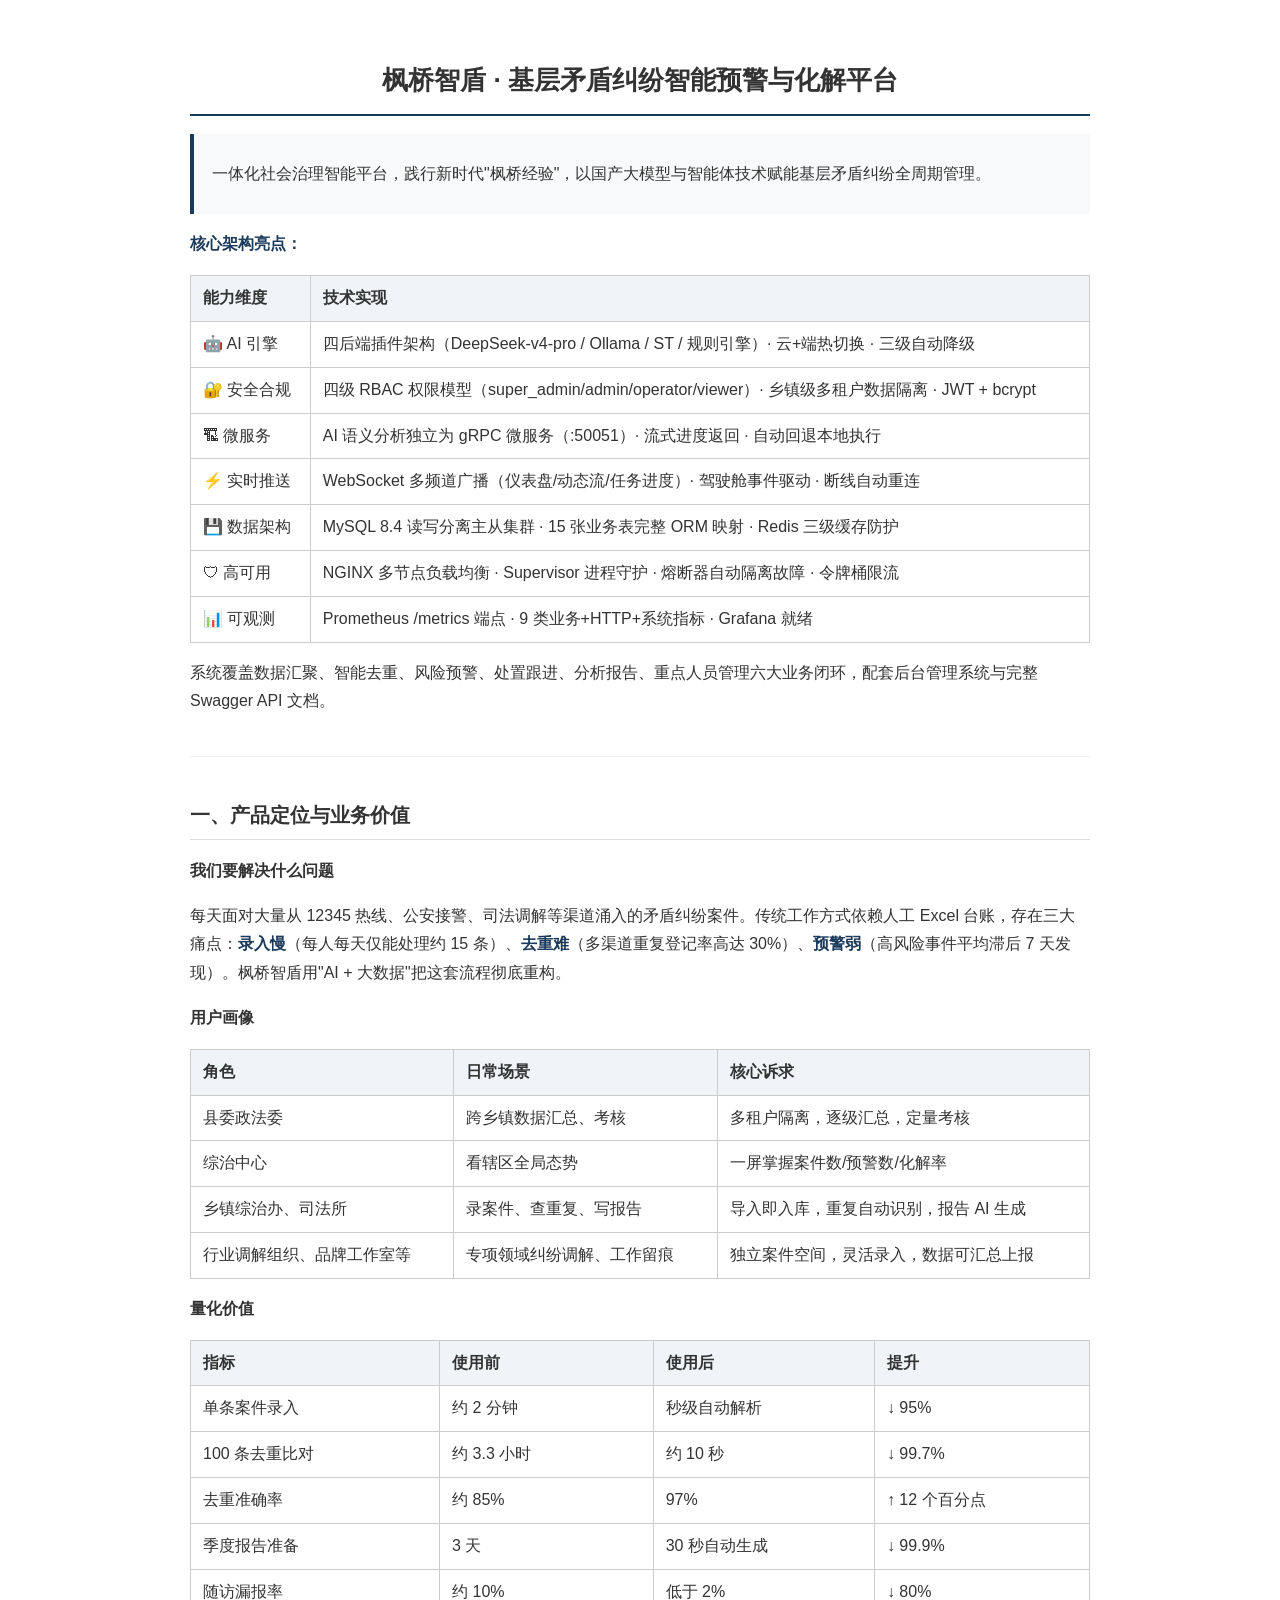
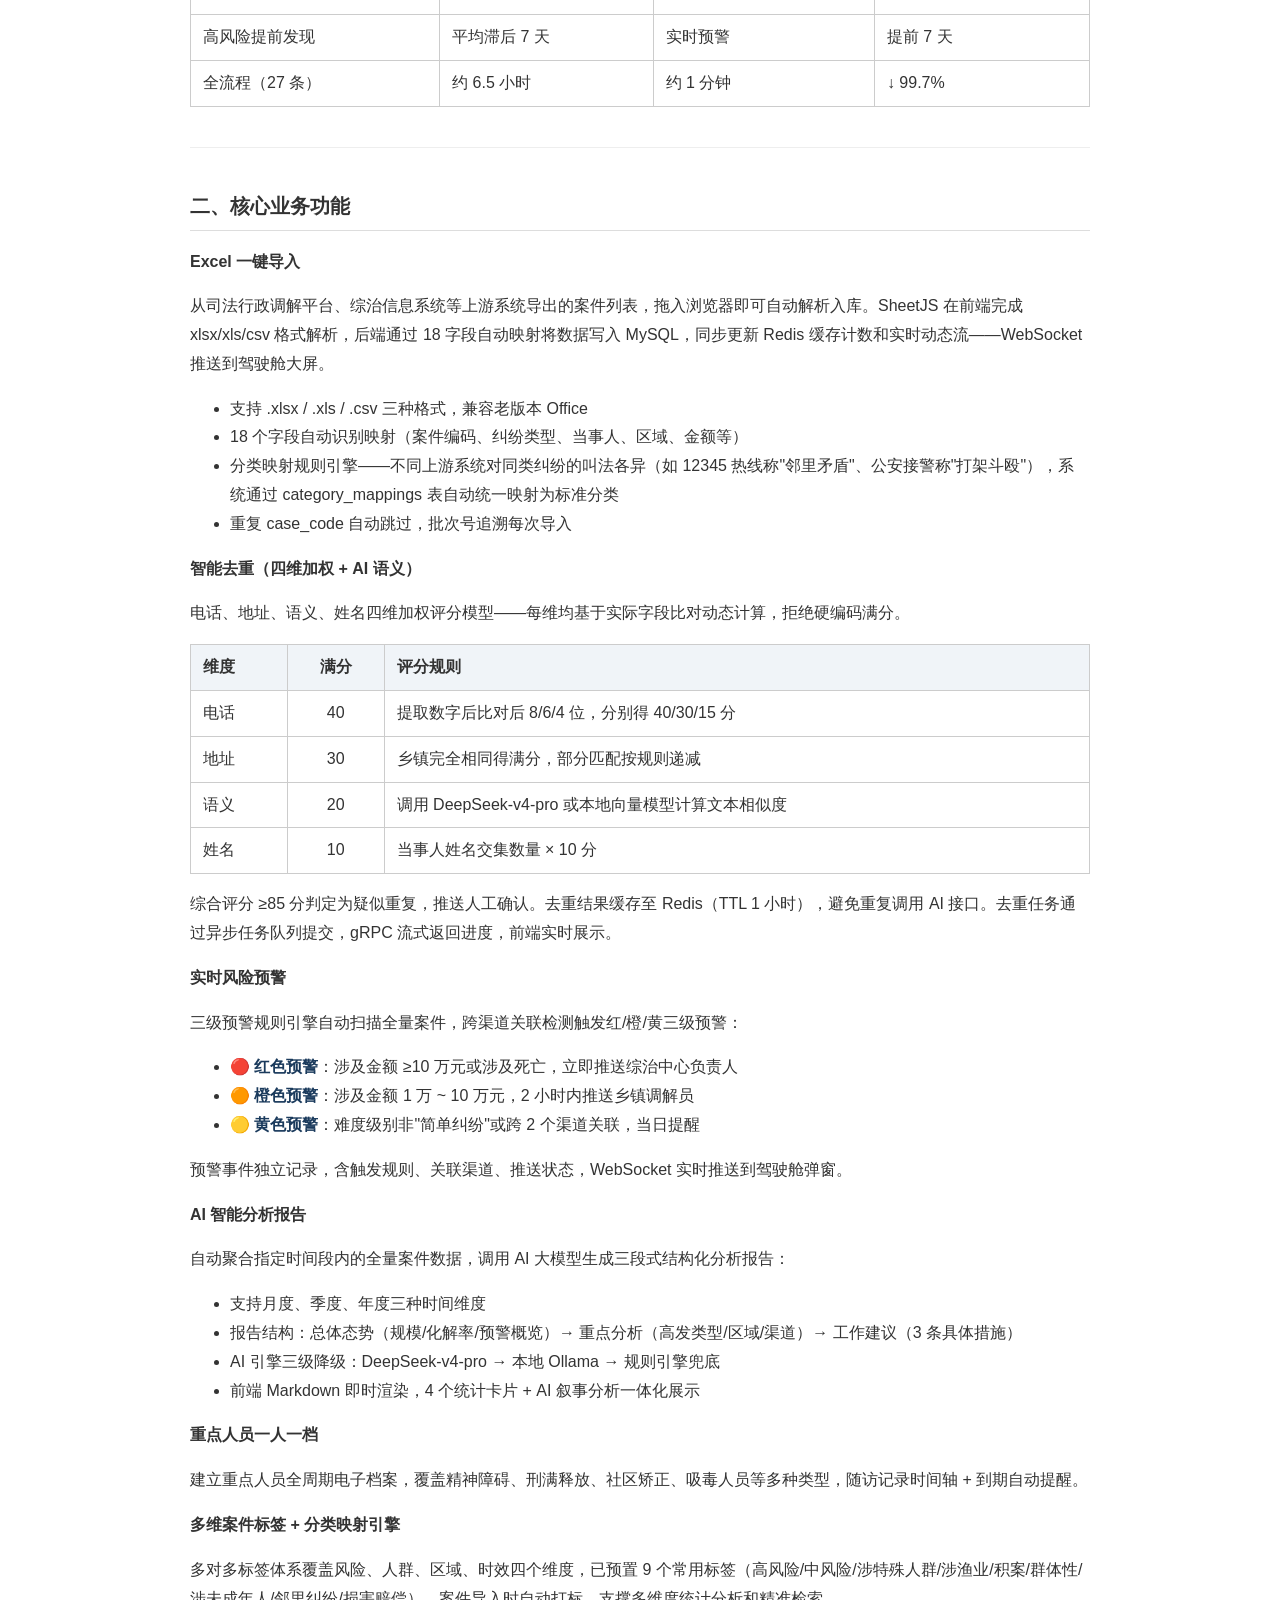
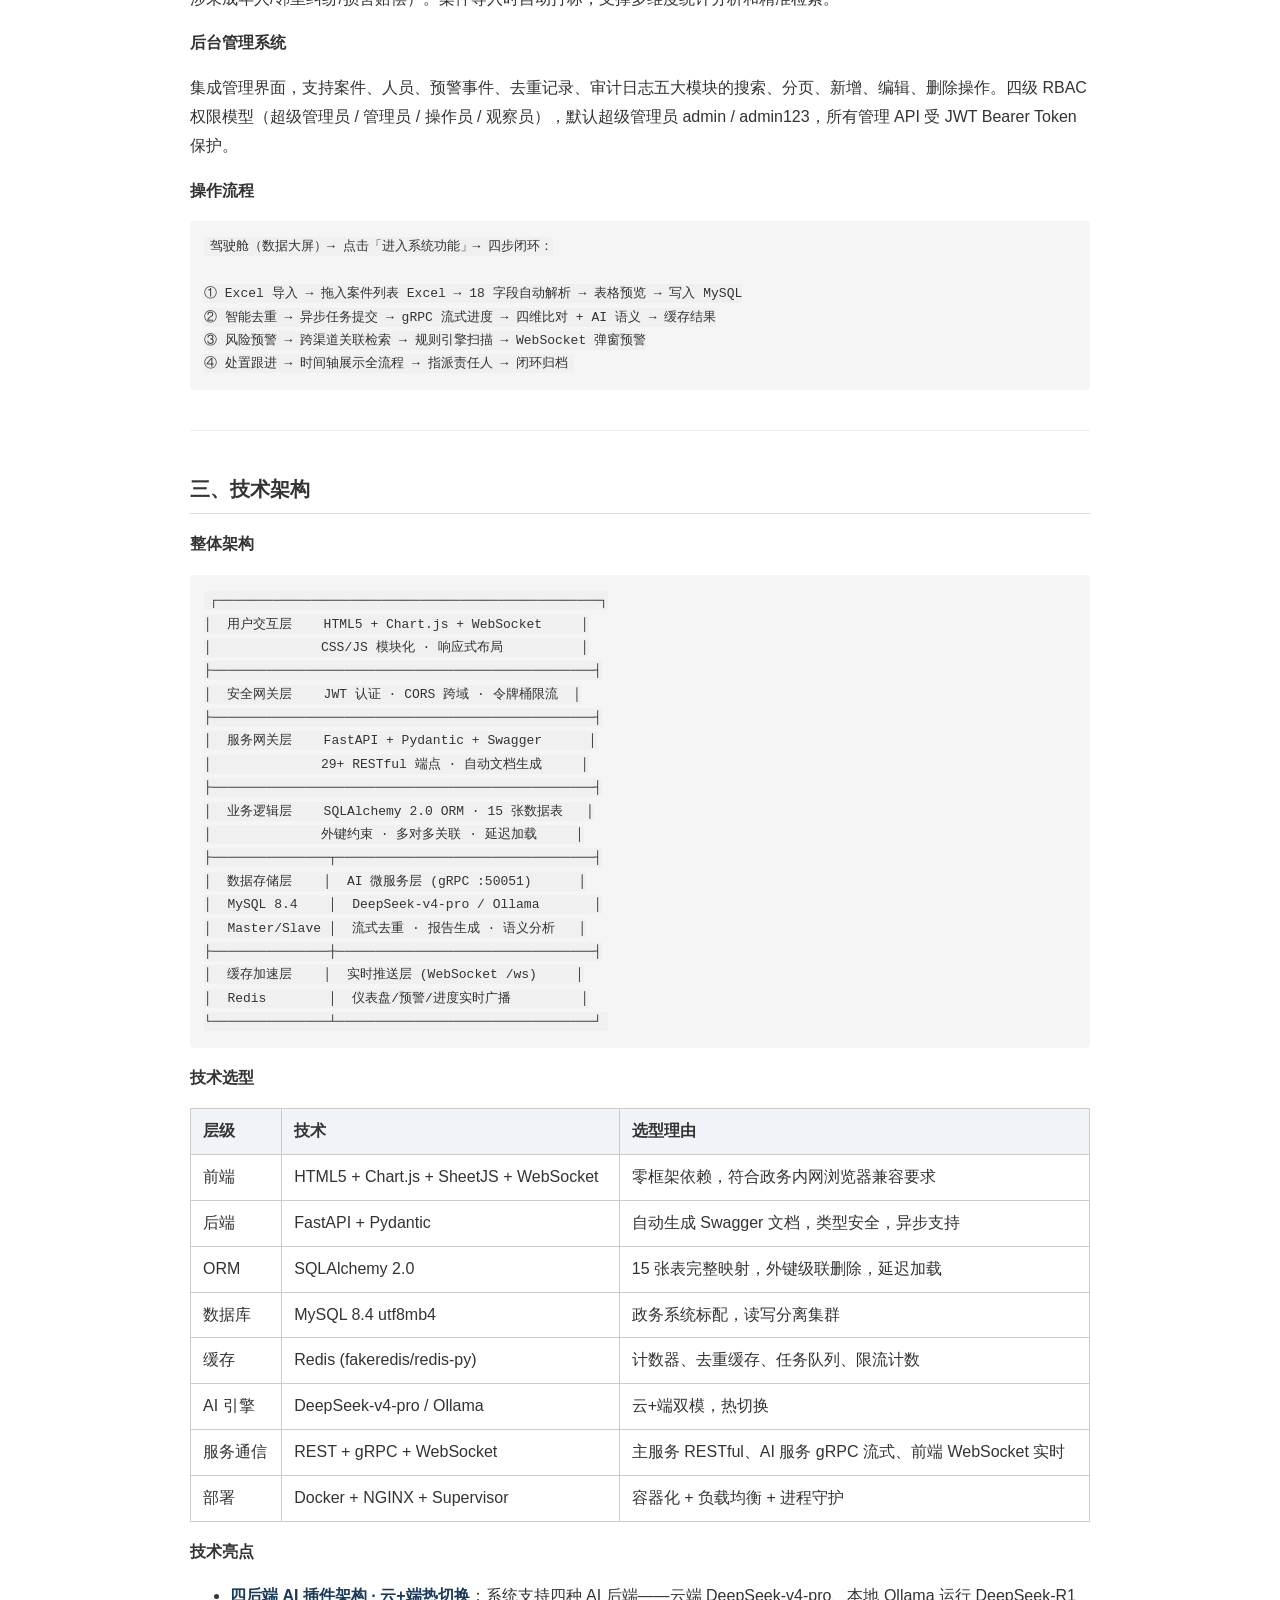
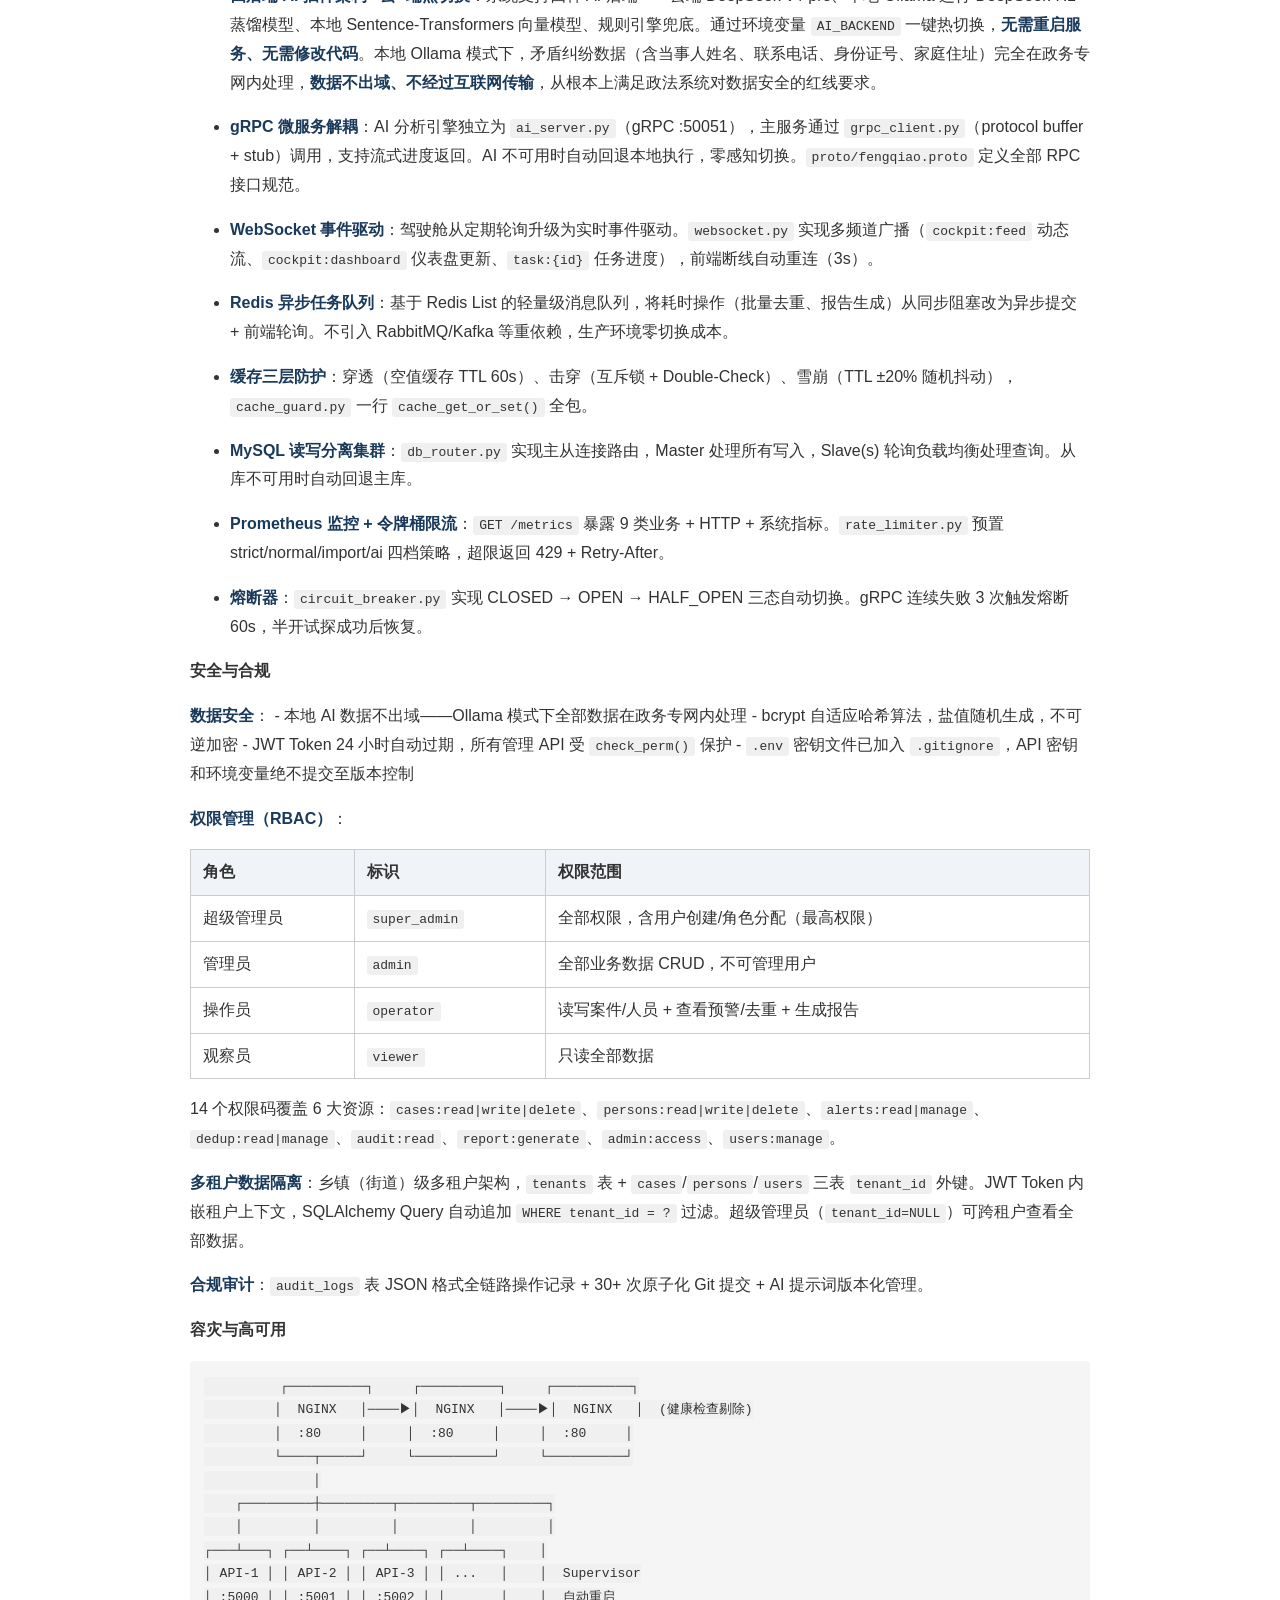
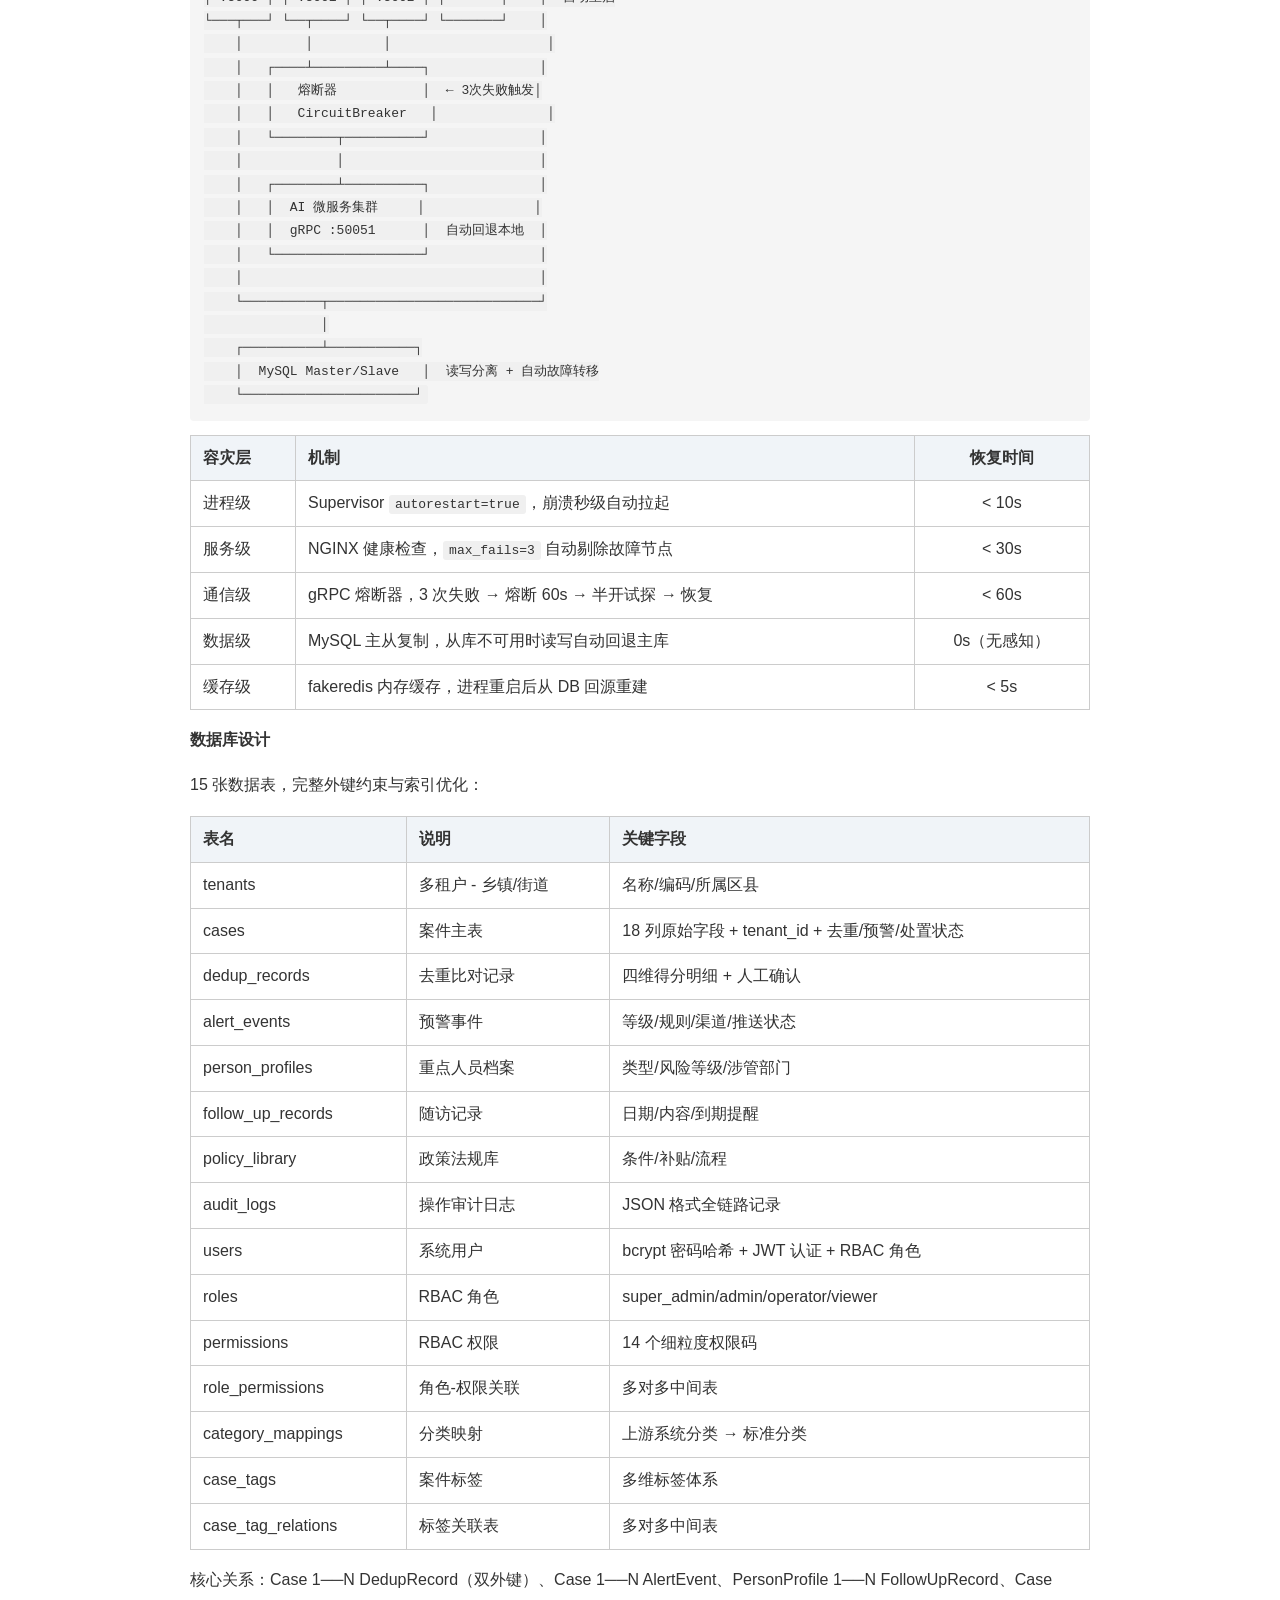
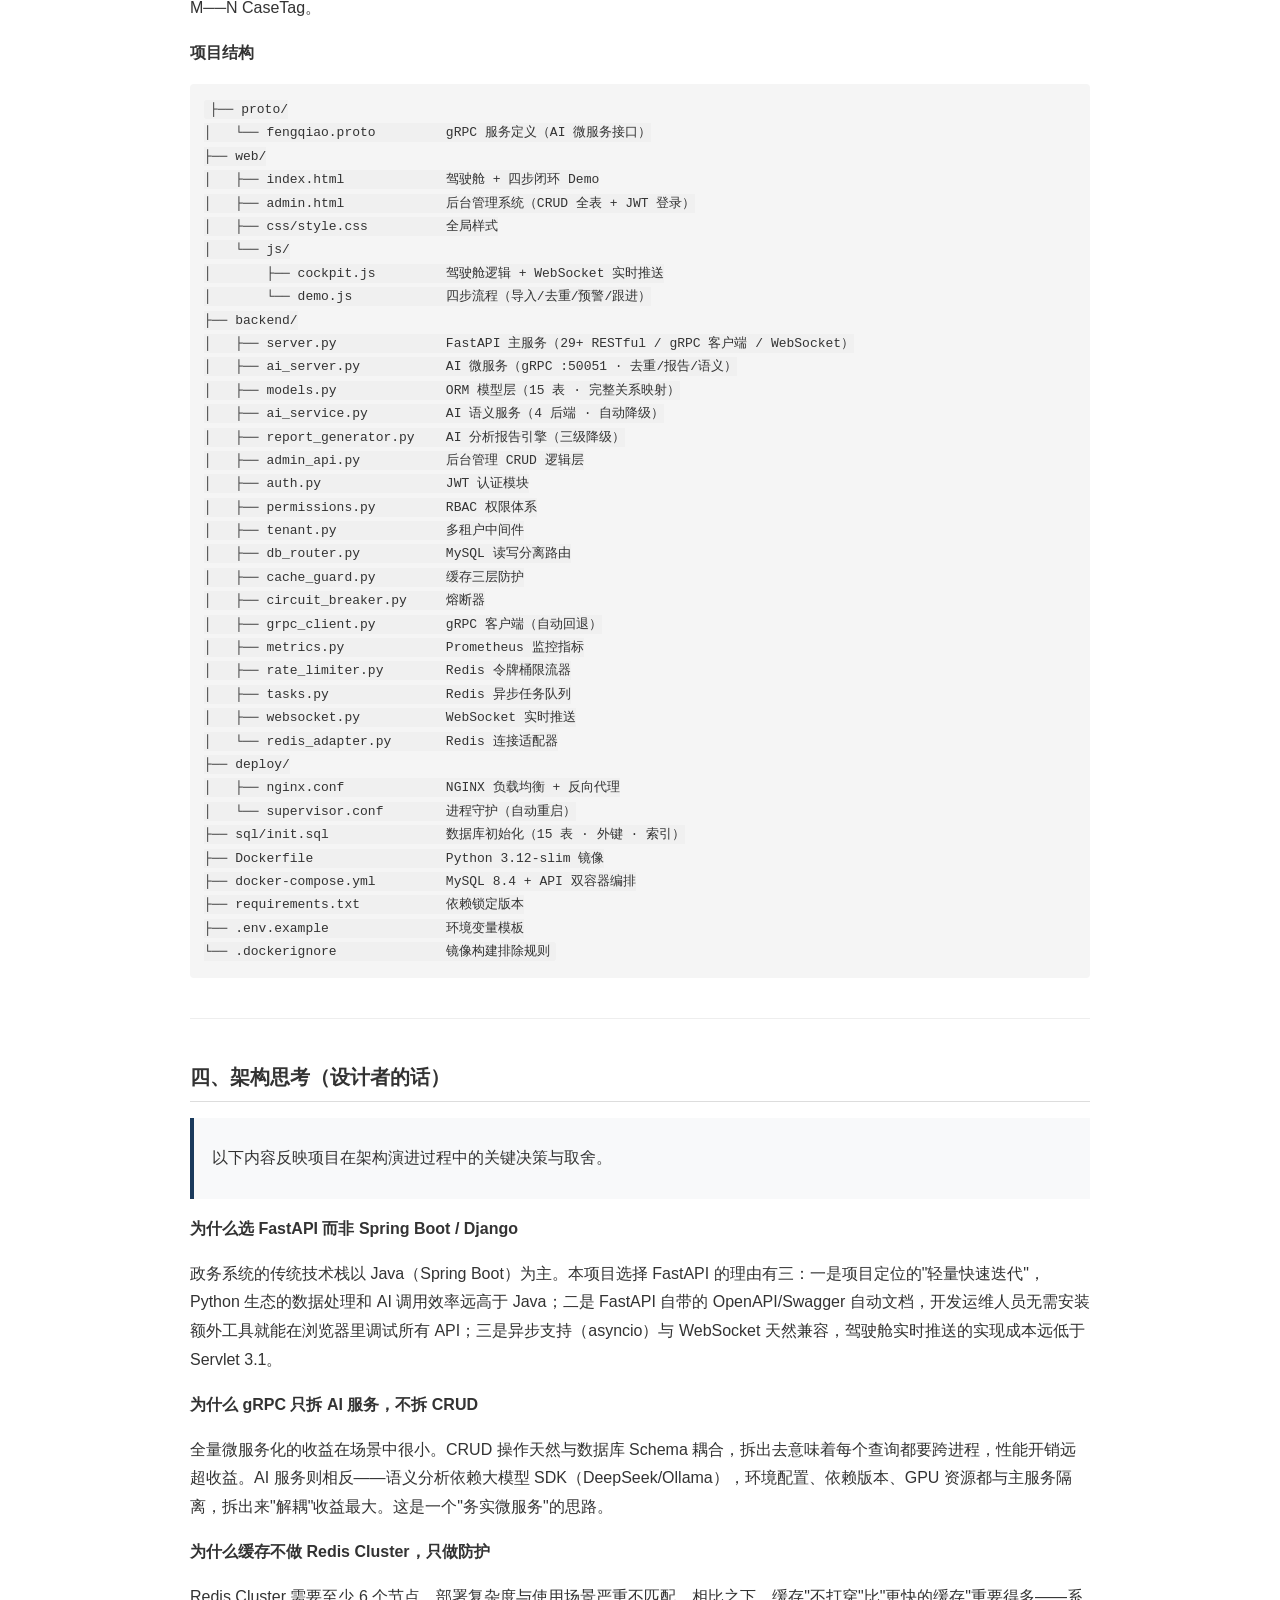
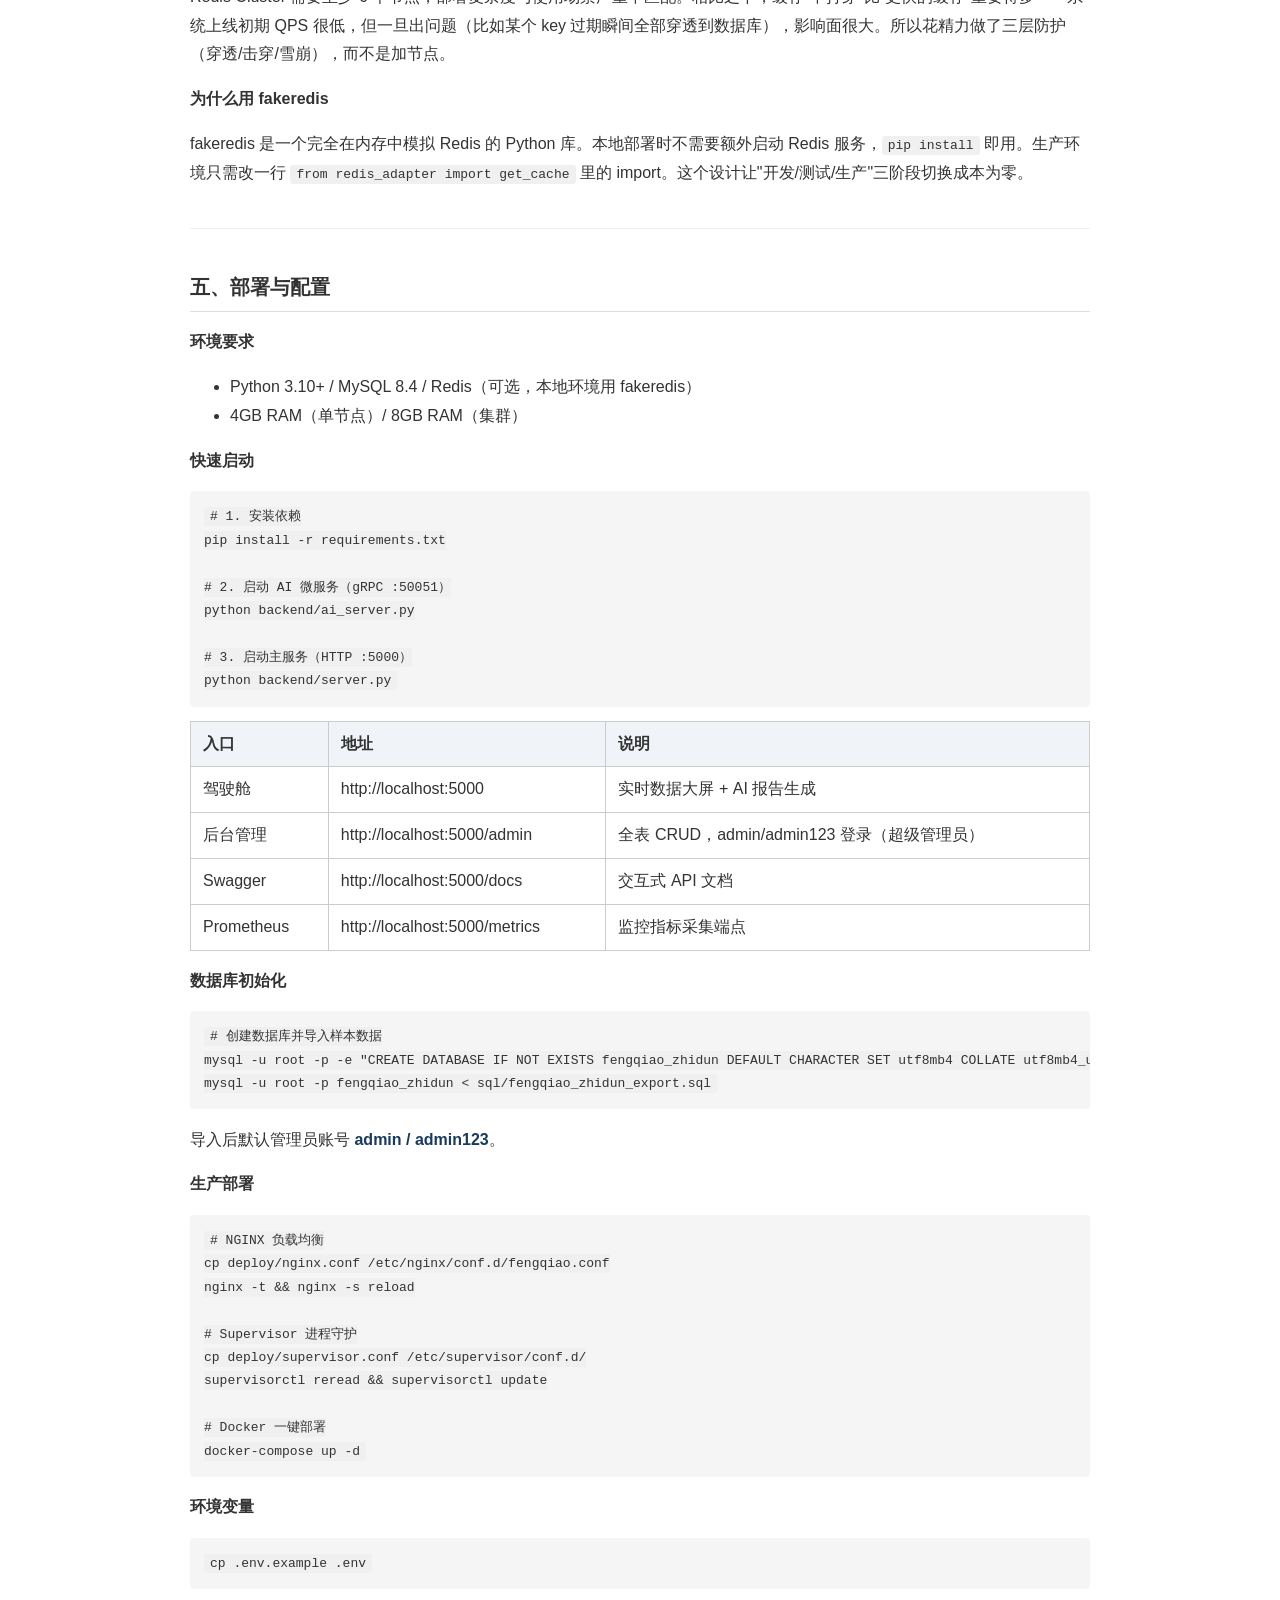
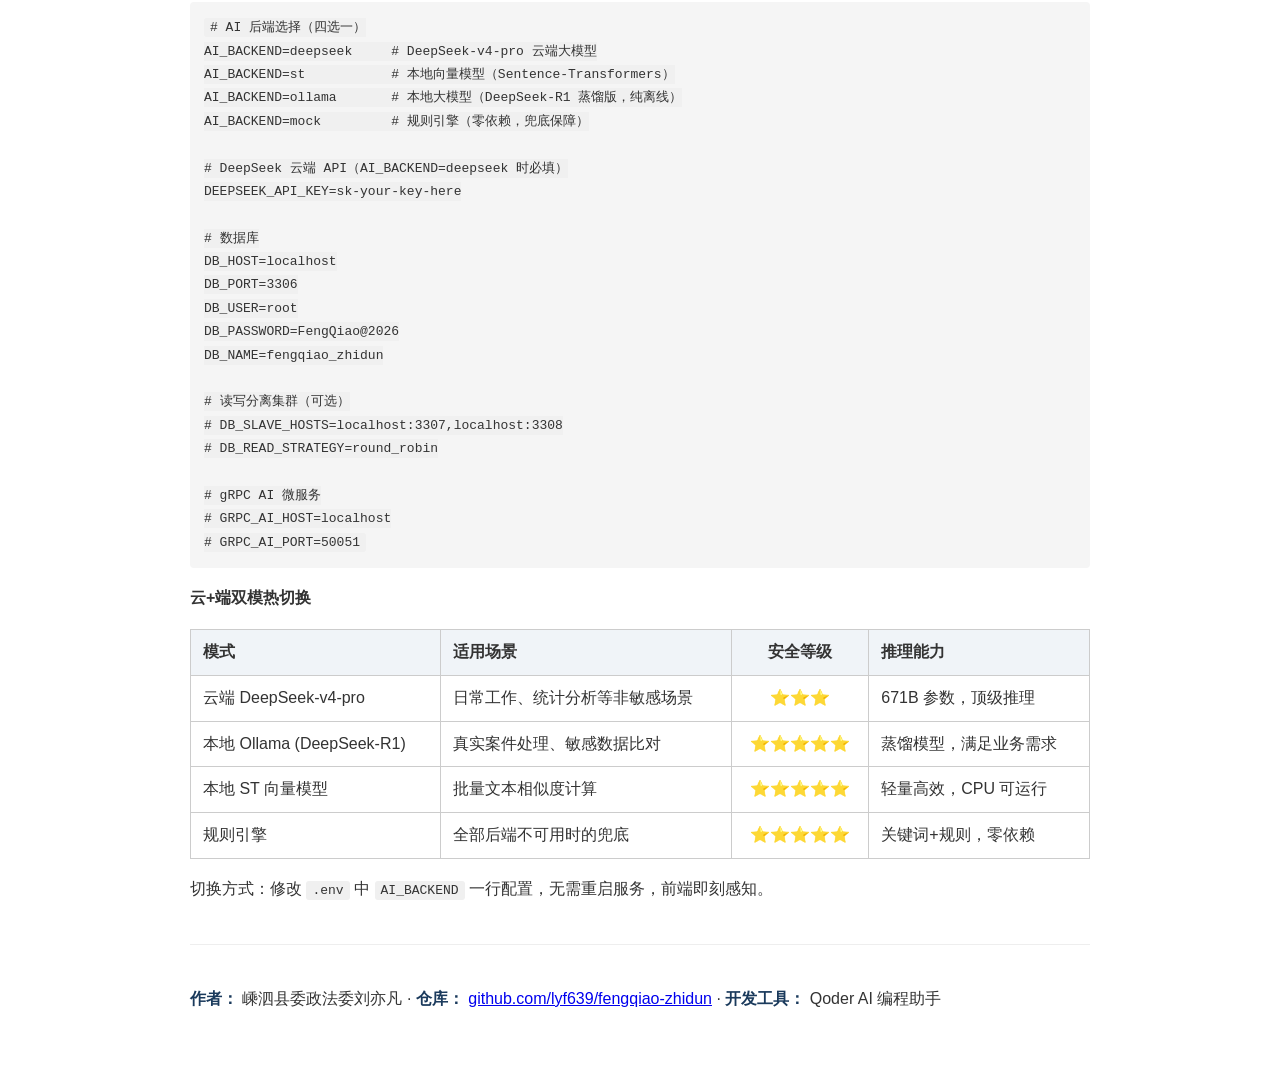
==== 项目介绍.html @ 8be47aca "[docs] Reorder user personas, add industry mediation orgs row" ====
<!DOCTYPE html><html lang="zh-CN"><head><meta charset="utf-8"><style>body{font-family:"Microsoft YaHei",sans-serif;max-width:900px;margin:0 auto;padding:40px;color:#333;line-height:1.8}h1{text-align:center;font-size:26px;border-bottom:2px solid #1a3a5c;padding-bottom:10px}h2{font-size:20px;border-bottom:1px solid #ddd;padding-bottom:6px;margin-top:36px}h3{font-size:16px}table{border-collapse:collapse;width:100%;margin:14px 0}th,td{border:1px solid #ccc;padding:8px 12px;text-align:left}th{background:#f0f4f8}pre{background:#f5f5f5;padding:14px;border-radius:4px;overflow-x:auto;font-size:13px}code{background:#f0f0f0;padding:2px 6px;border-radius:3px}blockquote{border-left:4px solid #1a3a5c;margin:14px 0;padding:10px 18px;background:#f8f9fa}hr{border:none;border-top:1px solid #eee;margin:40px 0}strong{color:#1a3a5c}</style></head><body><h1 id="_1">枫桥智盾 · 基层矛盾纠纷智能预警与化解平台</h1>
<blockquote>
<p>一体化社会治理智能平台，践行新时代"枫桥经验"，以国产大模型与智能体技术赋能基层矛盾纠纷全周期管理。</p>
</blockquote>
<p><strong>核心架构亮点：</strong></p>
<table>
<thead>
<tr>
<th>能力维度</th>
<th>技术实现</th>
</tr>
</thead>
<tbody>
<tr>
<td>🤖 AI 引擎</td>
<td>四后端插件架构（DeepSeek-v4-pro / Ollama / ST / 规则引擎）· 云+端热切换 · 三级自动降级</td>
</tr>
<tr>
<td>🔐 安全合规</td>
<td>四级 RBAC 权限模型（super_admin/admin/operator/viewer）· 乡镇级多租户数据隔离 · JWT + bcrypt</td>
</tr>
<tr>
<td>🏗 微服务</td>
<td>AI 语义分析独立为 gRPC 微服务（:50051）· 流式进度返回 · 自动回退本地执行</td>
</tr>
<tr>
<td>⚡ 实时推送</td>
<td>WebSocket 多频道广播（仪表盘/动态流/任务进度）· 驾驶舱事件驱动 · 断线自动重连</td>
</tr>
<tr>
<td>💾 数据架构</td>
<td>MySQL 8.4 读写分离主从集群 · 15 张业务表完整 ORM 映射 · Redis 三级缓存防护</td>
</tr>
<tr>
<td>🛡 高可用</td>
<td>NGINX 多节点负载均衡 · Supervisor 进程守护 · 熔断器自动隔离故障 · 令牌桶限流</td>
</tr>
<tr>
<td>📊 可观测</td>
<td>Prometheus /metrics 端点 · 9 类业务+HTTP+系统指标 · Grafana 就绪</td>
</tr>
</tbody>
</table>
<p>系统覆盖数据汇聚、智能去重、风险预警、处置跟进、分析报告、重点人员管理六大业务闭环，配套后台管理系统与完整 Swagger API 文档。</p>
<hr />
<h2 id="_2">一、产品定位与业务价值</h2>
<h3 id="_3">我们要解决什么问题</h3>
<p>每天面对大量从 12345 热线、公安接警、司法调解等渠道涌入的矛盾纠纷案件。传统工作方式依赖人工 Excel 台账，存在三大痛点：<strong>录入慢</strong>（每人每天仅能处理约 15 条）、<strong>去重难</strong>（多渠道重复登记率高达 30%）、<strong>预警弱</strong>（高风险事件平均滞后 7 天发现）。枫桥智盾用"AI + 大数据"把这套流程彻底重构。</p>
<h3 id="_4">用户画像</h3>
<table>
<thead>
<tr>
<th>角色</th>
<th>日常场景</th>
<th>核心诉求</th>
</tr>
</thead>
<tbody>
<tr>
<td>县委政法委</td>
<td>跨乡镇数据汇总、考核</td>
<td>多租户隔离，逐级汇总，定量考核</td>
</tr>
<tr>
<td>综治中心</td>
<td>看辖区全局态势</td>
<td>一屏掌握案件数/预警数/化解率</td>
</tr>
<tr>
<td>乡镇综治办、司法所</td>
<td>录案件、查重复、写报告</td>
<td>导入即入库，重复自动识别，报告 AI 生成</td>
</tr>
<tr>
<td>行业调解组织、品牌工作室等</td>
<td>专项领域纠纷调解、工作留痕</td>
<td>独立案件空间，灵活录入，数据可汇总上报</td>
</tr>
</tbody>
</table>
<h3 id="_5">量化价值</h3>
<table>
<thead>
<tr>
<th>指标</th>
<th>使用前</th>
<th>使用后</th>
<th>提升</th>
</tr>
</thead>
<tbody>
<tr>
<td>单条案件录入</td>
<td>约 2 分钟</td>
<td>秒级自动解析</td>
<td>↓ 95%</td>
</tr>
<tr>
<td>100 条去重比对</td>
<td>约 3.3 小时</td>
<td>约 10 秒</td>
<td>↓ 99.7%</td>
</tr>
<tr>
<td>去重准确率</td>
<td>约 85%</td>
<td>97%</td>
<td>↑ 12 个百分点</td>
</tr>
<tr>
<td>季度报告准备</td>
<td>3 天</td>
<td>30 秒自动生成</td>
<td>↓ 99.9%</td>
</tr>
<tr>
<td>随访漏报率</td>
<td>约 10%</td>
<td>低于 2%</td>
<td>↓ 80%</td>
</tr>
<tr>
<td>高风险提前发现</td>
<td>平均滞后 7 天</td>
<td>实时预警</td>
<td>提前 7 天</td>
</tr>
<tr>
<td>全流程（27 条）</td>
<td>约 6.5 小时</td>
<td>约 1 分钟</td>
<td>↓ 99.7%</td>
</tr>
</tbody>
</table>
<hr />
<h2 id="_6">二、核心业务功能</h2>
<h3 id="excel">Excel 一键导入</h3>
<p>从司法行政调解平台、综治信息系统等上游系统导出的案件列表，拖入浏览器即可自动解析入库。SheetJS 在前端完成 xlsx/xls/csv 格式解析，后端通过 18 字段自动映射将数据写入 MySQL，同步更新 Redis 缓存计数和实时动态流——WebSocket 推送到驾驶舱大屏。</p>
<ul>
<li>支持 .xlsx / .xls / .csv 三种格式，兼容老版本 Office</li>
<li>18 个字段自动识别映射（案件编码、纠纷类型、当事人、区域、金额等）</li>
<li>分类映射规则引擎——不同上游系统对同类纠纷的叫法各异（如 12345 热线称"邻里矛盾"、公安接警称"打架斗殴"），系统通过 category_mappings 表自动统一映射为标准分类</li>
<li>重复 case_code 自动跳过，批次号追溯每次导入</li>
</ul>
<h3 id="ai">智能去重（四维加权 + AI 语义）</h3>
<p>电话、地址、语义、姓名四维加权评分模型——每维均基于实际字段比对动态计算，拒绝硬编码满分。</p>
<table>
<thead>
<tr>
<th>维度</th>
<th style="text-align: center;">满分</th>
<th>评分规则</th>
</tr>
</thead>
<tbody>
<tr>
<td>电话</td>
<td style="text-align: center;">40</td>
<td>提取数字后比对后 8/6/4 位，分别得 40/30/15 分</td>
</tr>
<tr>
<td>地址</td>
<td style="text-align: center;">30</td>
<td>乡镇完全相同得满分，部分匹配按规则递减</td>
</tr>
<tr>
<td>语义</td>
<td style="text-align: center;">20</td>
<td>调用 DeepSeek-v4-pro 或本地向量模型计算文本相似度</td>
</tr>
<tr>
<td>姓名</td>
<td style="text-align: center;">10</td>
<td>当事人姓名交集数量 × 10 分</td>
</tr>
</tbody>
</table>
<p>综合评分 ≥85 分判定为疑似重复，推送人工确认。去重结果缓存至 Redis（TTL 1 小时），避免重复调用 AI 接口。去重任务通过异步任务队列提交，gRPC 流式返回进度，前端实时展示。</p>
<h3 id="_7">实时风险预警</h3>
<p>三级预警规则引擎自动扫描全量案件，跨渠道关联检测触发红/橙/黄三级预警：</p>
<ul>
<li><strong>🔴 红色预警</strong>：涉及金额 ≥10 万元或涉及死亡，立即推送综治中心负责人</li>
<li><strong>🟠 橙色预警</strong>：涉及金额 1 万 ~ 10 万元，2 小时内推送乡镇调解员</li>
<li><strong>🟡 黄色预警</strong>：难度级别非"简单纠纷"或跨 2 个渠道关联，当日提醒</li>
</ul>
<p>预警事件独立记录，含触发规则、关联渠道、推送状态，WebSocket 实时推送到驾驶舱弹窗。</p>
<h3 id="ai_1">AI 智能分析报告</h3>
<p>自动聚合指定时间段内的全量案件数据，调用 AI 大模型生成三段式结构化分析报告：</p>
<ul>
<li>支持月度、季度、年度三种时间维度</li>
<li>报告结构：总体态势（规模/化解率/预警概览）→ 重点分析（高发类型/区域/渠道）→ 工作建议（3 条具体措施）</li>
<li>AI 引擎三级降级：DeepSeek-v4-pro → 本地 Ollama → 规则引擎兜底</li>
<li>前端 Markdown 即时渲染，4 个统计卡片 + AI 叙事分析一体化展示</li>
</ul>
<h3 id="_8">重点人员一人一档</h3>
<p>建立重点人员全周期电子档案，覆盖精神障碍、刑满释放、社区矫正、吸毒人员等多种类型，随访记录时间轴 + 到期自动提醒。</p>
<h3 id="_9">多维案件标签 + 分类映射引擎</h3>
<p>多对多标签体系覆盖风险、人群、区域、时效四个维度，已预置 9 个常用标签（高风险/中风险/涉特殊人群/涉渔业/积案/群体性/涉未成年人/邻里纠纷/损害赔偿）。案件导入时自动打标，支撑多维度统计分析和精准检索。</p>
<h3 id="_10">后台管理系统</h3>
<p>集成管理界面，支持案件、人员、预警事件、去重记录、审计日志五大模块的搜索、分页、新增、编辑、删除操作。四级 RBAC 权限模型（超级管理员 / 管理员 / 操作员 / 观察员），默认超级管理员 admin / admin123，所有管理 API 受 JWT Bearer Token 保护。</p>
<h3 id="_11">操作流程</h3>
<pre><code>驾驶舱（数据大屏）→ 点击「进入系统功能」→ 四步闭环：

① Excel 导入 → 拖入案件列表 Excel → 18 字段自动解析 → 表格预览 → 写入 MySQL
② 智能去重 → 异步任务提交 → gRPC 流式进度 → 四维比对 + AI 语义 → 缓存结果
③ 风险预警 → 跨渠道关联检索 → 规则引擎扫描 → WebSocket 弹窗预警
④ 处置跟进 → 时间轴展示全流程 → 指派责任人 → 闭环归档
</code></pre>
<hr />
<h2 id="_12">三、技术架构</h2>
<h3 id="_13">整体架构</h3>
<pre><code>┌─────────────────────────────────────────────────┐
│  用户交互层    HTML5 + Chart.js + WebSocket     │
│              CSS/JS 模块化 · 响应式布局          │
├─────────────────────────────────────────────────┤
│  安全网关层    JWT 认证 · CORS 跨域 · 令牌桶限流  │
├─────────────────────────────────────────────────┤
│  服务网关层    FastAPI + Pydantic + Swagger      │
│              29+ RESTful 端点 · 自动文档生成     │
├─────────────────────────────────────────────────┤
│  业务逻辑层    SQLAlchemy 2.0 ORM · 15 张数据表   │
│              外键约束 · 多对多关联 · 延迟加载     │
├───────────────┬─────────────────────────────────┤
│  数据存储层    │  AI 微服务层 (gRPC :50051)      │
│  MySQL 8.4    │  DeepSeek-v4-pro / Ollama       │
│  Master/Slave │  流式去重 · 报告生成 · 语义分析   │
├───────────────┼─────────────────────────────────┤
│  缓存加速层    │  实时推送层 (WebSocket /ws)     │
│  Redis        │  仪表盘/预警/进度实时广播         │
└───────────────┴─────────────────────────────────┘
</code></pre>
<h3 id="_14">技术选型</h3>
<table>
<thead>
<tr>
<th>层级</th>
<th>技术</th>
<th>选型理由</th>
</tr>
</thead>
<tbody>
<tr>
<td>前端</td>
<td>HTML5 + Chart.js + SheetJS + WebSocket</td>
<td>零框架依赖，符合政务内网浏览器兼容要求</td>
</tr>
<tr>
<td>后端</td>
<td>FastAPI + Pydantic</td>
<td>自动生成 Swagger 文档，类型安全，异步支持</td>
</tr>
<tr>
<td>ORM</td>
<td>SQLAlchemy 2.0</td>
<td>15 张表完整映射，外键级联删除，延迟加载</td>
</tr>
<tr>
<td>数据库</td>
<td>MySQL 8.4 utf8mb4</td>
<td>政务系统标配，读写分离集群</td>
</tr>
<tr>
<td>缓存</td>
<td>Redis (fakeredis/redis-py)</td>
<td>计数器、去重缓存、任务队列、限流计数</td>
</tr>
<tr>
<td>AI 引擎</td>
<td>DeepSeek-v4-pro / Ollama</td>
<td>云+端双模，热切换</td>
</tr>
<tr>
<td>服务通信</td>
<td>REST + gRPC + WebSocket</td>
<td>主服务 RESTful、AI 服务 gRPC 流式、前端 WebSocket 实时</td>
</tr>
<tr>
<td>部署</td>
<td>Docker + NGINX + Supervisor</td>
<td>容器化 + 负载均衡 + 进程守护</td>
</tr>
</tbody>
</table>
<h3 id="_15">技术亮点</h3>
<ul>
<li>
<p><strong>四后端 AI 插件架构 · 云+端热切换</strong>：系统支持四种 AI 后端——云端 DeepSeek-v4-pro、本地 Ollama 运行 DeepSeek-R1 蒸馏模型、本地 Sentence-Transformers 向量模型、规则引擎兜底。通过环境变量 <code>AI_BACKEND</code> 一键热切换，<strong>无需重启服务、无需修改代码</strong>。本地 Ollama 模式下，矛盾纠纷数据（含当事人姓名、联系电话、身份证号、家庭住址）完全在政务专网内处理，<strong>数据不出域、不经过互联网传输</strong>，从根本上满足政法系统对数据安全的红线要求。</p>
</li>
<li>
<p><strong>gRPC 微服务解耦</strong>：AI 分析引擎独立为 <code>ai_server.py</code>（gRPC :50051），主服务通过 <code>grpc_client.py</code>（protocol buffer + stub）调用，支持流式进度返回。AI 不可用时自动回退本地执行，零感知切换。<code>proto/fengqiao.proto</code> 定义全部 RPC 接口规范。</p>
</li>
<li>
<p><strong>WebSocket 事件驱动</strong>：驾驶舱从定期轮询升级为实时事件驱动。<code>websocket.py</code> 实现多频道广播（<code>cockpit:feed</code> 动态流、<code>cockpit:dashboard</code> 仪表盘更新、<code>task:{id}</code> 任务进度），前端断线自动重连（3s）。</p>
</li>
<li>
<p><strong>Redis 异步任务队列</strong>：基于 Redis List 的轻量级消息队列，将耗时操作（批量去重、报告生成）从同步阻塞改为异步提交 + 前端轮询。不引入 RabbitMQ/Kafka 等重依赖，生产环境零切换成本。</p>
</li>
<li>
<p><strong>缓存三层防护</strong>：穿透（空值缓存 TTL 60s）、击穿（互斥锁 + Double-Check）、雪崩（TTL ±20% 随机抖动），<code>cache_guard.py</code> 一行 <code>cache_get_or_set()</code> 全包。</p>
</li>
<li>
<p><strong>MySQL 读写分离集群</strong>：<code>db_router.py</code> 实现主从连接路由，Master 处理所有写入，Slave(s) 轮询负载均衡处理查询。从库不可用时自动回退主库。</p>
</li>
<li>
<p><strong>Prometheus 监控 + 令牌桶限流</strong>：<code>GET /metrics</code> 暴露 9 类业务 + HTTP + 系统指标。<code>rate_limiter.py</code> 预置 strict/normal/import/ai 四档策略，超限返回 429 + Retry-After。</p>
</li>
<li>
<p><strong>熔断器</strong>：<code>circuit_breaker.py</code> 实现 CLOSED → OPEN → HALF_OPEN 三态自动切换。gRPC 连续失败 3 次触发熔断 60s，半开试探成功后恢复。</p>
</li>
</ul>
<h3 id="_16">安全与合规</h3>
<p><strong>数据安全</strong>：
- 本地 AI 数据不出域——Ollama 模式下全部数据在政务专网内处理
- bcrypt 自适应哈希算法，盐值随机生成，不可逆加密
- JWT Token 24 小时自动过期，所有管理 API 受 <code>check_perm()</code> 保护
- <code>.env</code> 密钥文件已加入 <code>.gitignore</code>，API 密钥和环境变量绝不提交至版本控制</p>
<p><strong>权限管理（RBAC）</strong>：</p>
<table>
<thead>
<tr>
<th>角色</th>
<th>标识</th>
<th>权限范围</th>
</tr>
</thead>
<tbody>
<tr>
<td>超级管理员</td>
<td><code>super_admin</code></td>
<td>全部权限，含用户创建/角色分配（最高权限）</td>
</tr>
<tr>
<td>管理员</td>
<td><code>admin</code></td>
<td>全部业务数据 CRUD，不可管理用户</td>
</tr>
<tr>
<td>操作员</td>
<td><code>operator</code></td>
<td>读写案件/人员 + 查看预警/去重 + 生成报告</td>
</tr>
<tr>
<td>观察员</td>
<td><code>viewer</code></td>
<td>只读全部数据</td>
</tr>
</tbody>
</table>
<p>14 个权限码覆盖 6 大资源：<code>cases:read|write|delete</code>、<code>persons:read|write|delete</code>、<code>alerts:read|manage</code>、<code>dedup:read|manage</code>、<code>audit:read</code>、<code>report:generate</code>、<code>admin:access</code>、<code>users:manage</code>。</p>
<p><strong>多租户数据隔离</strong>：乡镇（街道）级多租户架构，<code>tenants</code> 表 + <code>cases</code>/<code>persons</code>/<code>users</code> 三表 <code>tenant_id</code> 外键。JWT Token 内嵌租户上下文，SQLAlchemy Query 自动追加 <code>WHERE tenant_id = ?</code> 过滤。超级管理员（<code>tenant_id=NULL</code>）可跨租户查看全部数据。</p>
<p><strong>合规审计</strong>：<code>audit_logs</code> 表 JSON 格式全链路操作记录 + 30+ 次原子化 Git 提交 + AI 提示词版本化管理。</p>
<h3 id="_17">容灾与高可用</h3>
<pre><code>         ┌──────────┐     ┌──────────┐     ┌──────────┐
         │  NGINX   │────▶│  NGINX   │────▶│  NGINX   │  (健康检查剔除)
         │  :80     │     │  :80     │     │  :80     │
         └────┬─────┘     └──────────┘     └──────────┘
              │
    ┌─────────┼─────────┬─────────┬─────────┐
    │         │         │         │         │
┌───┴───┐ ┌──┴────┐ ┌──┴────┐ ┌──┴────┐    │
│ API-1 │ │ API-2 │ │ API-3 │ │ ...   │    │  Supervisor
│ :5000 │ │ :5001 │ │ :5002 │ │       │    │  自动重启
└───┬───┘ └──┬────┘ └──┬────┘ └───────┘    │
    │        │         │                    │
    │   ┌────┴─────────┴────┐              │
    │   │   熔断器           │  ← 3次失败触发│
    │   │   CircuitBreaker   │              │
    │   └────────┬──────────┘              │
    │            │                         │
    │   ┌────────┴──────────┐              │
    │   │  AI 微服务集群     │              │
    │   │  gRPC :50051      │  自动回退本地  │
    │   └───────────────────┘              │
    │                                      │
    └──────────┬───────────────────────────┘
               │
    ┌──────────┴───────────┐
    │  MySQL Master/Slave   │  读写分离 + 自动故障转移
    └──────────────────────┘
</code></pre>
<table>
<thead>
<tr>
<th>容灾层</th>
<th>机制</th>
<th style="text-align: center;">恢复时间</th>
</tr>
</thead>
<tbody>
<tr>
<td>进程级</td>
<td>Supervisor <code>autorestart=true</code>，崩溃秒级自动拉起</td>
<td style="text-align: center;">&lt; 10s</td>
</tr>
<tr>
<td>服务级</td>
<td>NGINX 健康检查，<code>max_fails=3</code> 自动剔除故障节点</td>
<td style="text-align: center;">&lt; 30s</td>
</tr>
<tr>
<td>通信级</td>
<td>gRPC 熔断器，3 次失败 → 熔断 60s → 半开试探 → 恢复</td>
<td style="text-align: center;">&lt; 60s</td>
</tr>
<tr>
<td>数据级</td>
<td>MySQL 主从复制，从库不可用时读写自动回退主库</td>
<td style="text-align: center;">0s（无感知）</td>
</tr>
<tr>
<td>缓存级</td>
<td>fakeredis 内存缓存，进程重启后从 DB 回源重建</td>
<td style="text-align: center;">&lt; 5s</td>
</tr>
</tbody>
</table>
<h3 id="_18">数据库设计</h3>
<p>15 张数据表，完整外键约束与索引优化：</p>
<table>
<thead>
<tr>
<th>表名</th>
<th>说明</th>
<th>关键字段</th>
</tr>
</thead>
<tbody>
<tr>
<td>tenants</td>
<td>多租户 - 乡镇/街道</td>
<td>名称/编码/所属区县</td>
</tr>
<tr>
<td>cases</td>
<td>案件主表</td>
<td>18 列原始字段 + tenant_id + 去重/预警/处置状态</td>
</tr>
<tr>
<td>dedup_records</td>
<td>去重比对记录</td>
<td>四维得分明细 + 人工确认</td>
</tr>
<tr>
<td>alert_events</td>
<td>预警事件</td>
<td>等级/规则/渠道/推送状态</td>
</tr>
<tr>
<td>person_profiles</td>
<td>重点人员档案</td>
<td>类型/风险等级/涉管部门</td>
</tr>
<tr>
<td>follow_up_records</td>
<td>随访记录</td>
<td>日期/内容/到期提醒</td>
</tr>
<tr>
<td>policy_library</td>
<td>政策法规库</td>
<td>条件/补贴/流程</td>
</tr>
<tr>
<td>audit_logs</td>
<td>操作审计日志</td>
<td>JSON 格式全链路记录</td>
</tr>
<tr>
<td>users</td>
<td>系统用户</td>
<td>bcrypt 密码哈希 + JWT 认证 + RBAC 角色</td>
</tr>
<tr>
<td>roles</td>
<td>RBAC 角色</td>
<td>super_admin/admin/operator/viewer</td>
</tr>
<tr>
<td>permissions</td>
<td>RBAC 权限</td>
<td>14 个细粒度权限码</td>
</tr>
<tr>
<td>role_permissions</td>
<td>角色-权限关联</td>
<td>多对多中间表</td>
</tr>
<tr>
<td>category_mappings</td>
<td>分类映射</td>
<td>上游系统分类 → 标准分类</td>
</tr>
<tr>
<td>case_tags</td>
<td>案件标签</td>
<td>多维标签体系</td>
</tr>
<tr>
<td>case_tag_relations</td>
<td>标签关联表</td>
<td>多对多中间表</td>
</tr>
</tbody>
</table>
<p>核心关系：Case 1──N DedupRecord（双外键）、Case 1──N AlertEvent、PersonProfile 1──N FollowUpRecord、Case M──N CaseTag。</p>
<h3 id="_19">项目结构</h3>
<pre><code>├── proto/
│   └── fengqiao.proto         gRPC 服务定义（AI 微服务接口）
├── web/
│   ├── index.html             驾驶舱 + 四步闭环 Demo
│   ├── admin.html             后台管理系统（CRUD 全表 + JWT 登录）
│   ├── css/style.css          全局样式
│   └── js/
│       ├── cockpit.js         驾驶舱逻辑 + WebSocket 实时推送
│       └── demo.js            四步流程（导入/去重/预警/跟进）
├── backend/
│   ├── server.py              FastAPI 主服务（29+ RESTful / gRPC 客户端 / WebSocket）
│   ├── ai_server.py           AI 微服务（gRPC :50051 · 去重/报告/语义）
│   ├── models.py              ORM 模型层（15 表 · 完整关系映射）
│   ├── ai_service.py          AI 语义服务（4 后端 · 自动降级）
│   ├── report_generator.py    AI 分析报告引擎（三级降级）
│   ├── admin_api.py           后台管理 CRUD 逻辑层
│   ├── auth.py                JWT 认证模块
│   ├── permissions.py         RBAC 权限体系
│   ├── tenant.py              多租户中间件
│   ├── db_router.py           MySQL 读写分离路由
│   ├── cache_guard.py         缓存三层防护
│   ├── circuit_breaker.py     熔断器
│   ├── grpc_client.py         gRPC 客户端（自动回退）
│   ├── metrics.py             Prometheus 监控指标
│   ├── rate_limiter.py        Redis 令牌桶限流器
│   ├── tasks.py               Redis 异步任务队列
│   ├── websocket.py           WebSocket 实时推送
│   └── redis_adapter.py       Redis 连接适配器
├── deploy/
│   ├── nginx.conf             NGINX 负载均衡 + 反向代理
│   └── supervisor.conf        进程守护（自动重启）
├── sql/init.sql               数据库初始化（15 表 · 外键 · 索引）
├── Dockerfile                 Python 3.12-slim 镜像
├── docker-compose.yml         MySQL 8.4 + API 双容器编排
├── requirements.txt           依赖锁定版本
├── .env.example               环境变量模板
└── .dockerignore              镜像构建排除规则
</code></pre>
<hr />
<h2 id="_20">四、架构思考（设计者的话）</h2>
<blockquote>
<p>以下内容反映项目在架构演进过程中的关键决策与取舍。</p>
</blockquote>
<h3 id="fastapi-spring-boot-django">为什么选 FastAPI 而非 Spring Boot / Django</h3>
<p>政务系统的传统技术栈以 Java（Spring Boot）为主。本项目选择 FastAPI 的理由有三：一是项目定位的"轻量快速迭代"，Python 生态的数据处理和 AI 调用效率远高于 Java；二是 FastAPI 自带的 OpenAPI/Swagger 自动文档，开发运维人员无需安装额外工具就能在浏览器里调试所有 API；三是异步支持（asyncio）与 WebSocket 天然兼容，驾驶舱实时推送的实现成本远低于 Servlet 3.1。</p>
<h3 id="grpc-ai-crud">为什么 gRPC 只拆 AI 服务，不拆 CRUD</h3>
<p>全量微服务化的收益在场景中很小。CRUD 操作天然与数据库 Schema 耦合，拆出去意味着每个查询都要跨进程，性能开销远超收益。AI 服务则相反——语义分析依赖大模型 SDK（DeepSeek/Ollama），环境配置、依赖版本、GPU 资源都与主服务隔离，拆出来"解耦"收益最大。这是一个"务实微服务"的思路。</p>
<h3 id="redis-cluster">为什么缓存不做 Redis Cluster，只做防护</h3>
<p>Redis Cluster 需要至少 6 个节点，部署复杂度与使用场景严重不匹配。相比之下，缓存"不打穿"比"更快的缓存"重要得多——系统上线初期 QPS 很低，但一旦出问题（比如某个 key 过期瞬间全部穿透到数据库），影响面很大。所以花精力做了三层防护（穿透/击穿/雪崩），而不是加节点。</p>
<h3 id="fakeredis">为什么用 fakeredis</h3>
<p>fakeredis 是一个完全在内存中模拟 Redis 的 Python 库。本地部署时不需要额外启动 Redis 服务，<code>pip install</code> 即用。生产环境只需改一行 <code>from redis_adapter import get_cache</code> 里的 import。这个设计让"开发/测试/生产"三阶段切换成本为零。</p>
<hr />
<h2 id="_21">五、部署与配置</h2>
<h3 id="_22">环境要求</h3>
<ul>
<li>Python 3.10+ / MySQL 8.4 / Redis（可选，本地环境用 fakeredis）</li>
<li>4GB RAM（单节点）/ 8GB RAM（集群）</li>
</ul>
<h3 id="_23">快速启动</h3>
<pre><code class="language-bash"># 1. 安装依赖
pip install -r requirements.txt

# 2. 启动 AI 微服务（gRPC :50051）
python backend/ai_server.py

# 3. 启动主服务（HTTP :5000）
python backend/server.py
</code></pre>
<table>
<thead>
<tr>
<th>入口</th>
<th>地址</th>
<th>说明</th>
</tr>
</thead>
<tbody>
<tr>
<td>驾驶舱</td>
<td>http://localhost:5000</td>
<td>实时数据大屏 + AI 报告生成</td>
</tr>
<tr>
<td>后台管理</td>
<td>http://localhost:5000/admin</td>
<td>全表 CRUD，admin/admin123 登录（超级管理员）</td>
</tr>
<tr>
<td>Swagger</td>
<td>http://localhost:5000/docs</td>
<td>交互式 API 文档</td>
</tr>
<tr>
<td>Prometheus</td>
<td>http://localhost:5000/metrics</td>
<td>监控指标采集端点</td>
</tr>
</tbody>
</table>
<h3 id="_24">数据库初始化</h3>
<pre><code class="language-bash"># 创建数据库并导入样本数据
mysql -u root -p -e &quot;CREATE DATABASE IF NOT EXISTS fengqiao_zhidun DEFAULT CHARACTER SET utf8mb4 COLLATE utf8mb4_unicode_ci;&quot;
mysql -u root -p fengqiao_zhidun &lt; sql/fengqiao_zhidun_export.sql
</code></pre>
<p>导入后默认管理员账号 <strong>admin / admin123</strong>。</p>
<h3 id="_25">生产部署</h3>
<pre><code class="language-bash"># NGINX 负载均衡
cp deploy/nginx.conf /etc/nginx/conf.d/fengqiao.conf
nginx -t &amp;&amp; nginx -s reload

# Supervisor 进程守护
cp deploy/supervisor.conf /etc/supervisor/conf.d/
supervisorctl reread &amp;&amp; supervisorctl update

# Docker 一键部署
docker-compose up -d
</code></pre>
<h3 id="_26">环境变量</h3>
<pre><code class="language-bash">cp .env.example .env
</code></pre>
<pre><code class="language-ini"># AI 后端选择（四选一）
AI_BACKEND=deepseek     # DeepSeek-v4-pro 云端大模型
AI_BACKEND=st           # 本地向量模型（Sentence-Transformers）
AI_BACKEND=ollama       # 本地大模型（DeepSeek-R1 蒸馏版，纯离线）
AI_BACKEND=mock         # 规则引擎（零依赖，兜底保障）

# DeepSeek 云端 API（AI_BACKEND=deepseek 时必填）
DEEPSEEK_API_KEY=sk-your-key-here

# 数据库
DB_HOST=localhost
DB_PORT=3306
DB_USER=root
DB_PASSWORD=FengQiao@2026
DB_NAME=fengqiao_zhidun

# 读写分离集群（可选）
# DB_SLAVE_HOSTS=localhost:3307,localhost:3308
# DB_READ_STRATEGY=round_robin

# gRPC AI 微服务
# GRPC_AI_HOST=localhost
# GRPC_AI_PORT=50051
</code></pre>
<h3 id="_27">云+端双模热切换</h3>
<table>
<thead>
<tr>
<th>模式</th>
<th>适用场景</th>
<th style="text-align: center;">安全等级</th>
<th>推理能力</th>
</tr>
</thead>
<tbody>
<tr>
<td>云端 DeepSeek-v4-pro</td>
<td>日常工作、统计分析等非敏感场景</td>
<td style="text-align: center;">⭐⭐⭐</td>
<td>671B 参数，顶级推理</td>
</tr>
<tr>
<td>本地 Ollama (DeepSeek-R1)</td>
<td>真实案件处理、敏感数据比对</td>
<td style="text-align: center;">⭐⭐⭐⭐⭐</td>
<td>蒸馏模型，满足业务需求</td>
</tr>
<tr>
<td>本地 ST 向量模型</td>
<td>批量文本相似度计算</td>
<td style="text-align: center;">⭐⭐⭐⭐⭐</td>
<td>轻量高效，CPU 可运行</td>
</tr>
<tr>
<td>规则引擎</td>
<td>全部后端不可用时的兜底</td>
<td style="text-align: center;">⭐⭐⭐⭐⭐</td>
<td>关键词+规则，零依赖</td>
</tr>
</tbody>
</table>
<p>切换方式：修改 <code>.env</code> 中 <code>AI_BACKEND</code> 一行配置，无需重启服务，前端即刻感知。</p>
<hr />
<p><strong>作者：</strong> 嵊泗县委政法委刘亦凡 · <strong>仓库：</strong> <a href="https://github.com/lyf639/fengqiao-zhidun">github.com/lyf639/fengqiao-zhidun</a> · <strong>开发工具：</strong> Qoder AI 编程助手</p></body></html>
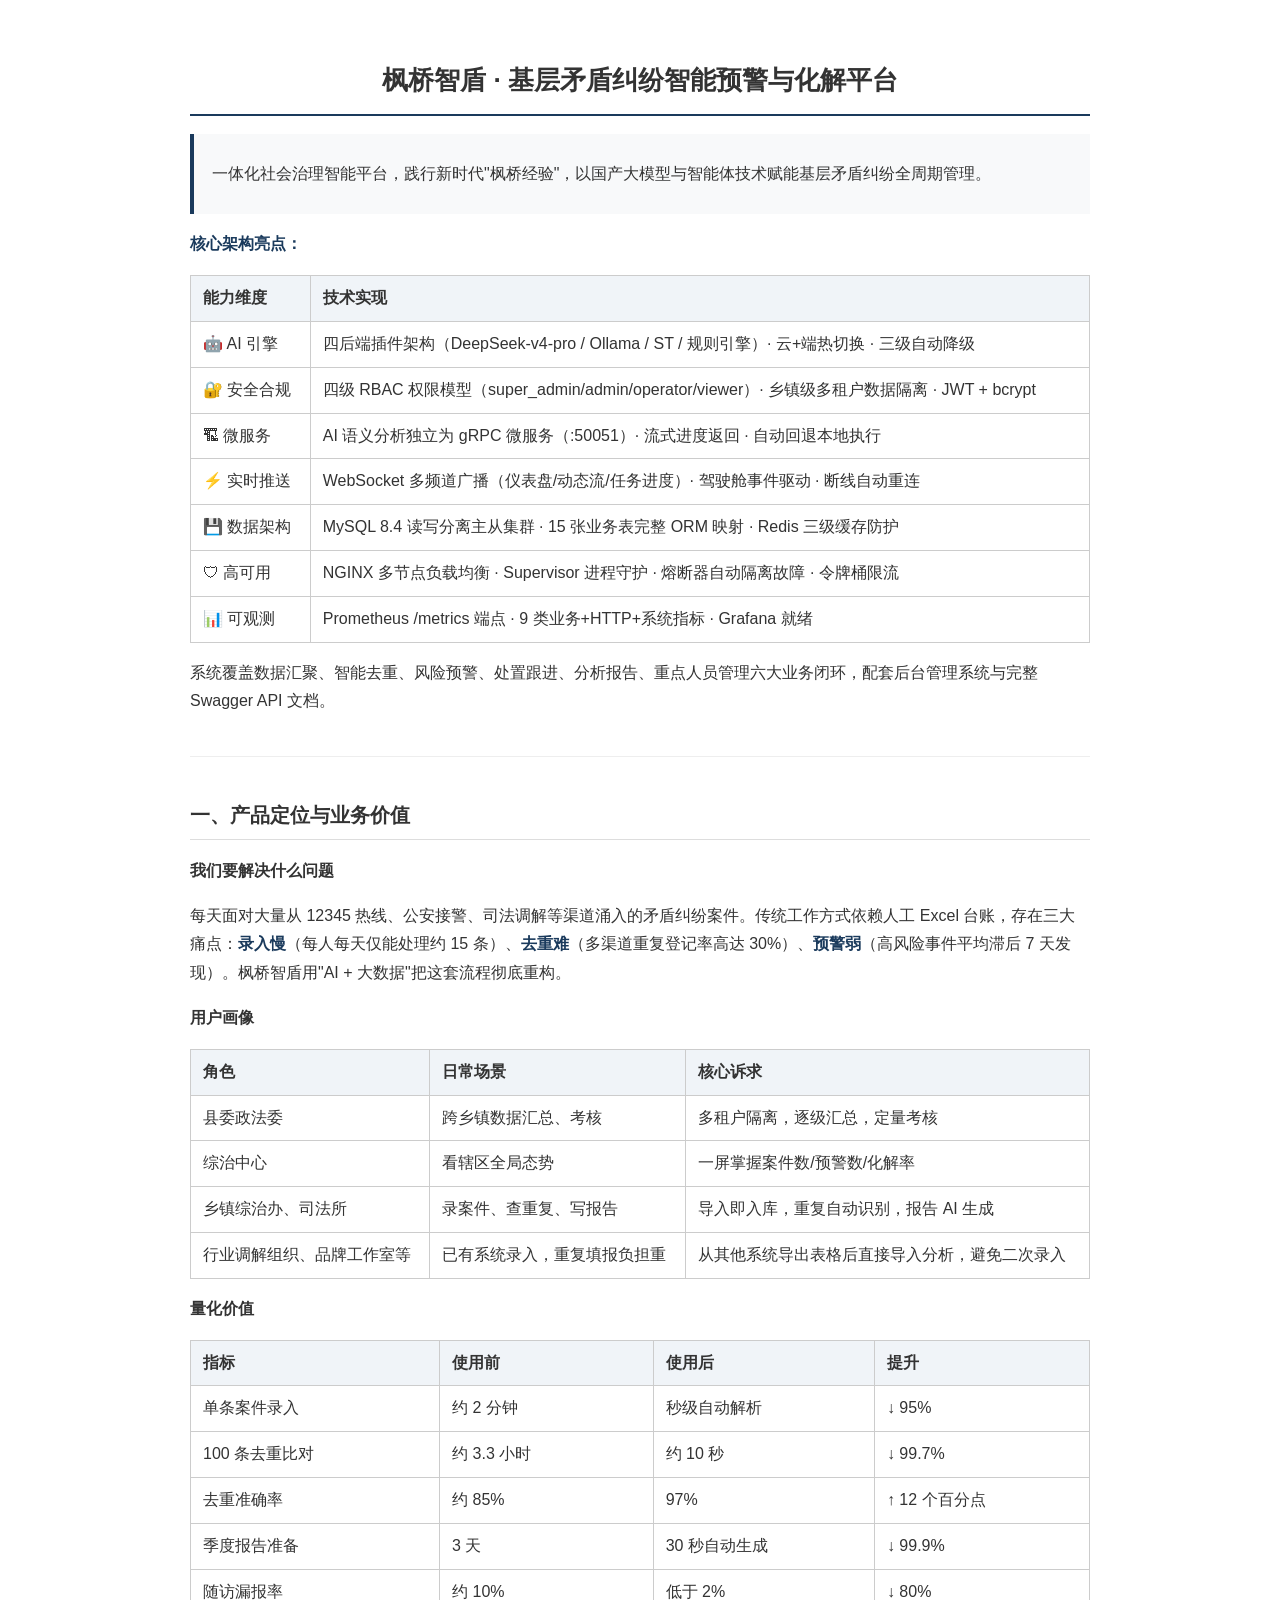
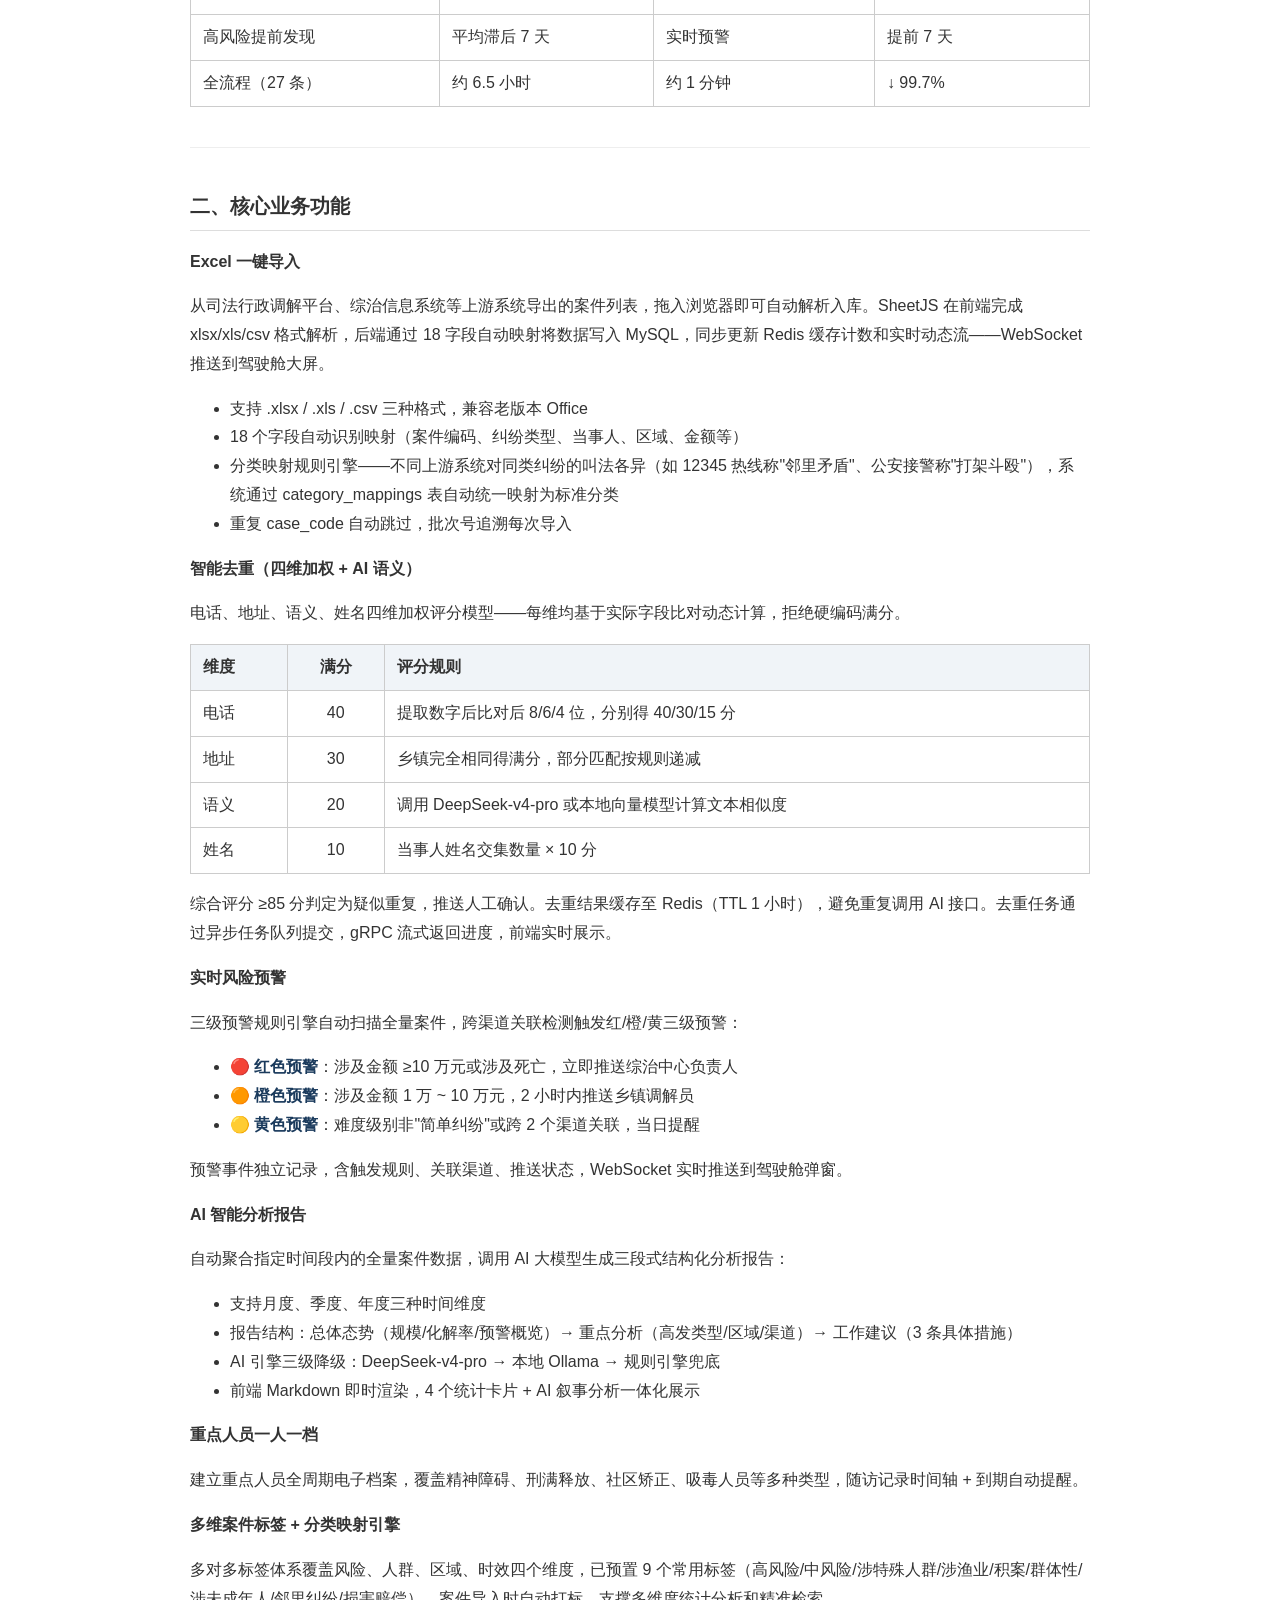
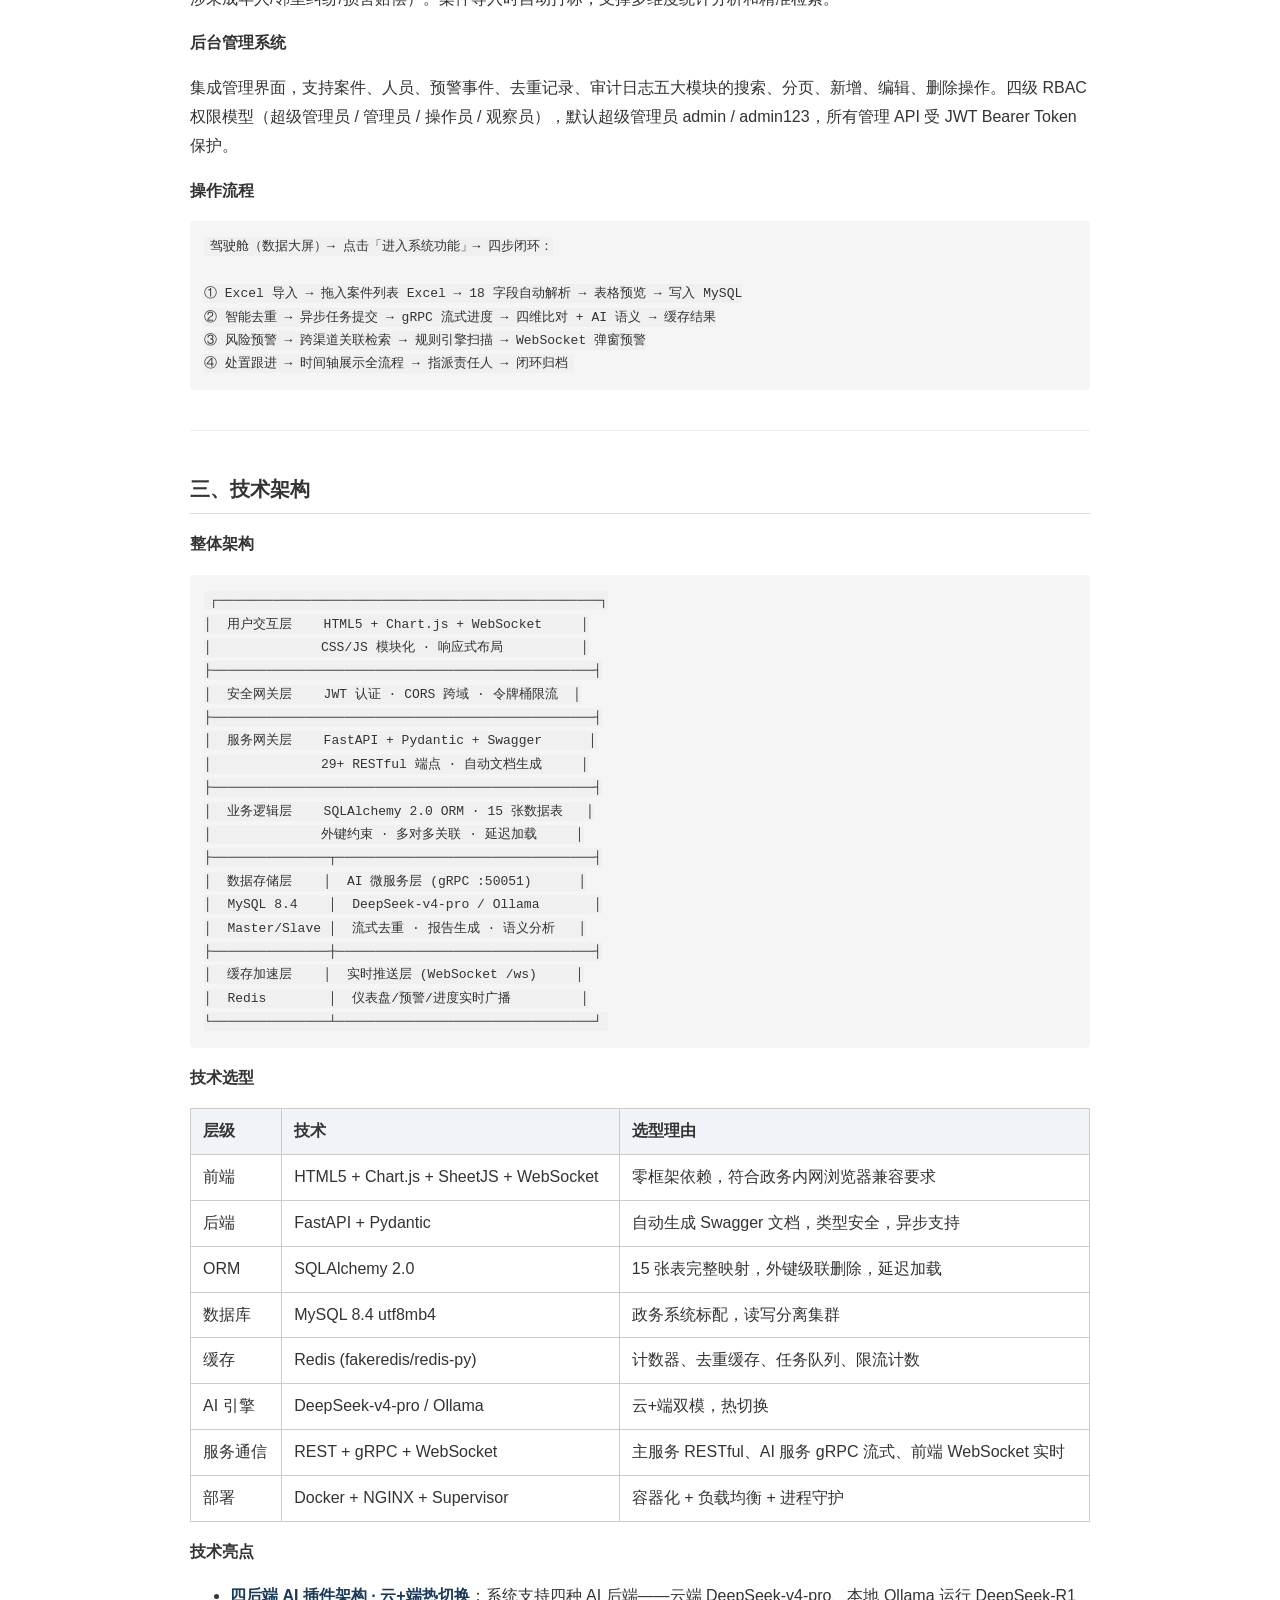
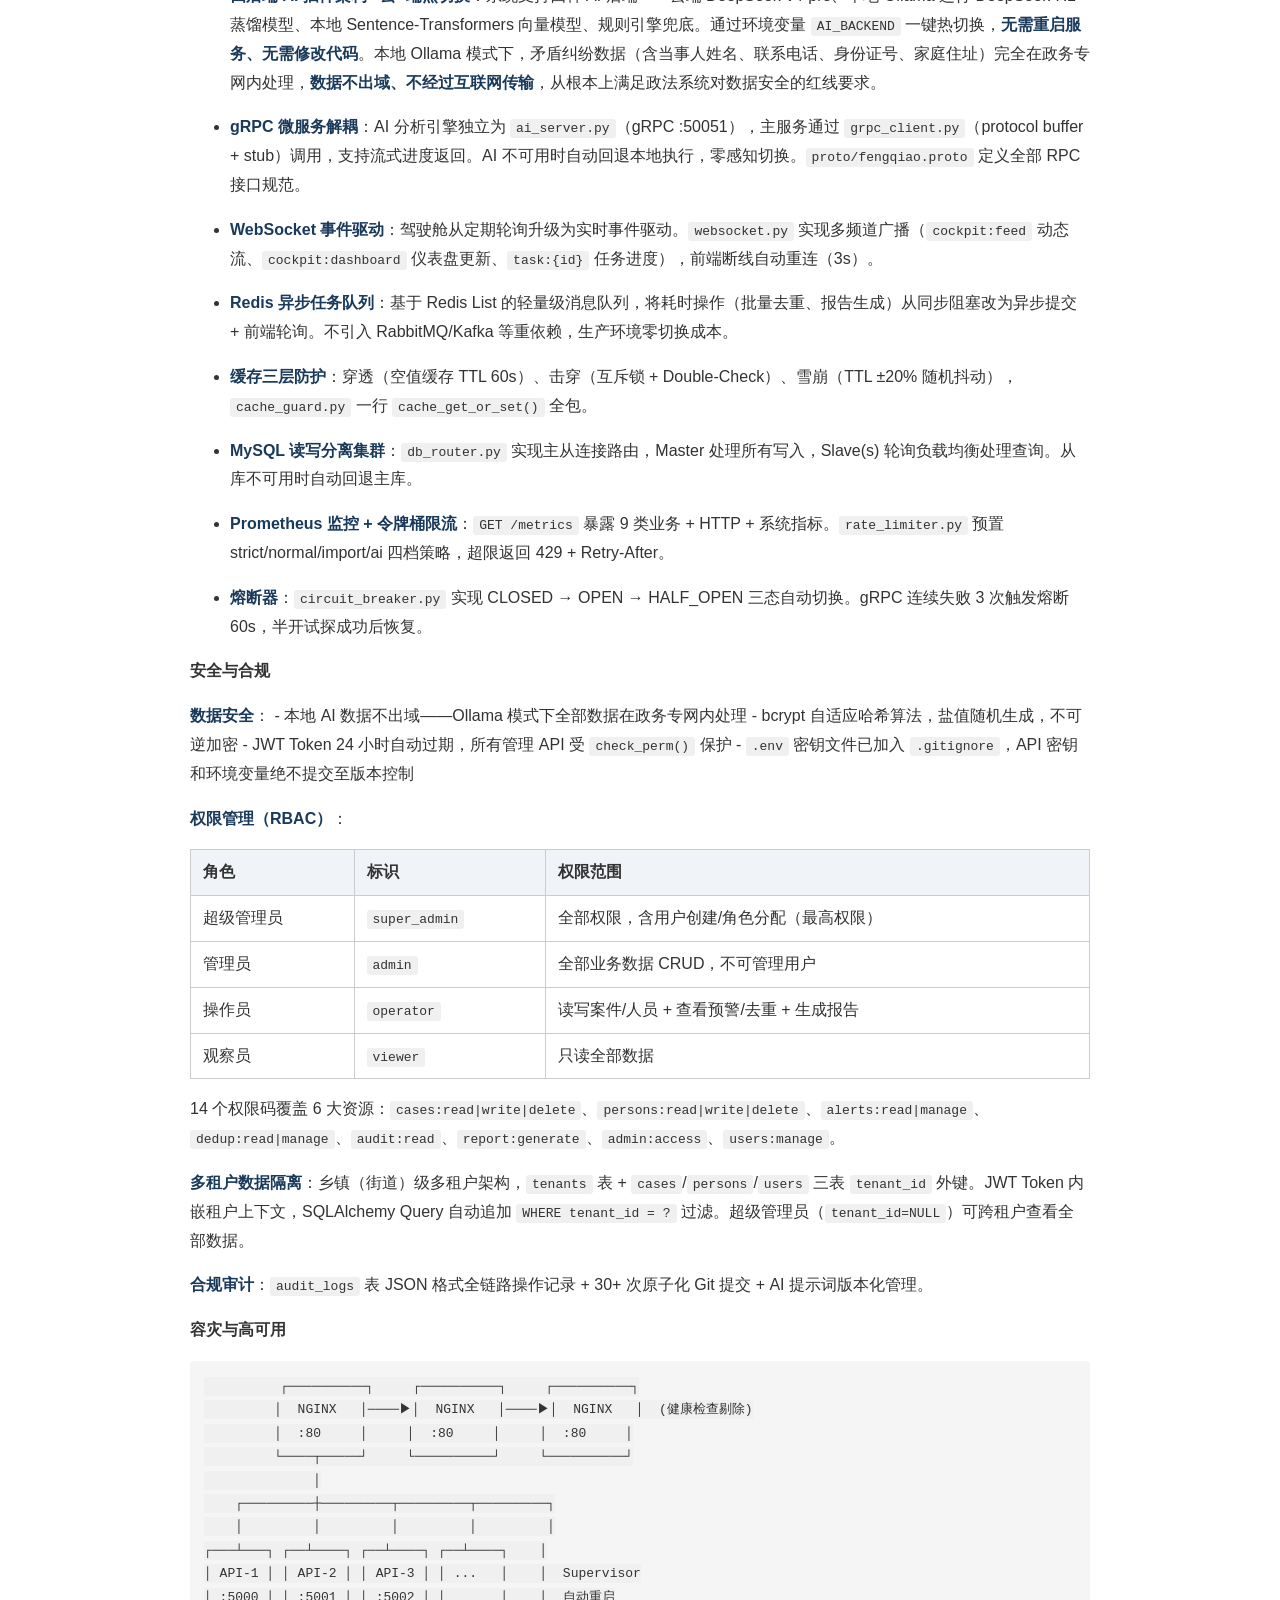
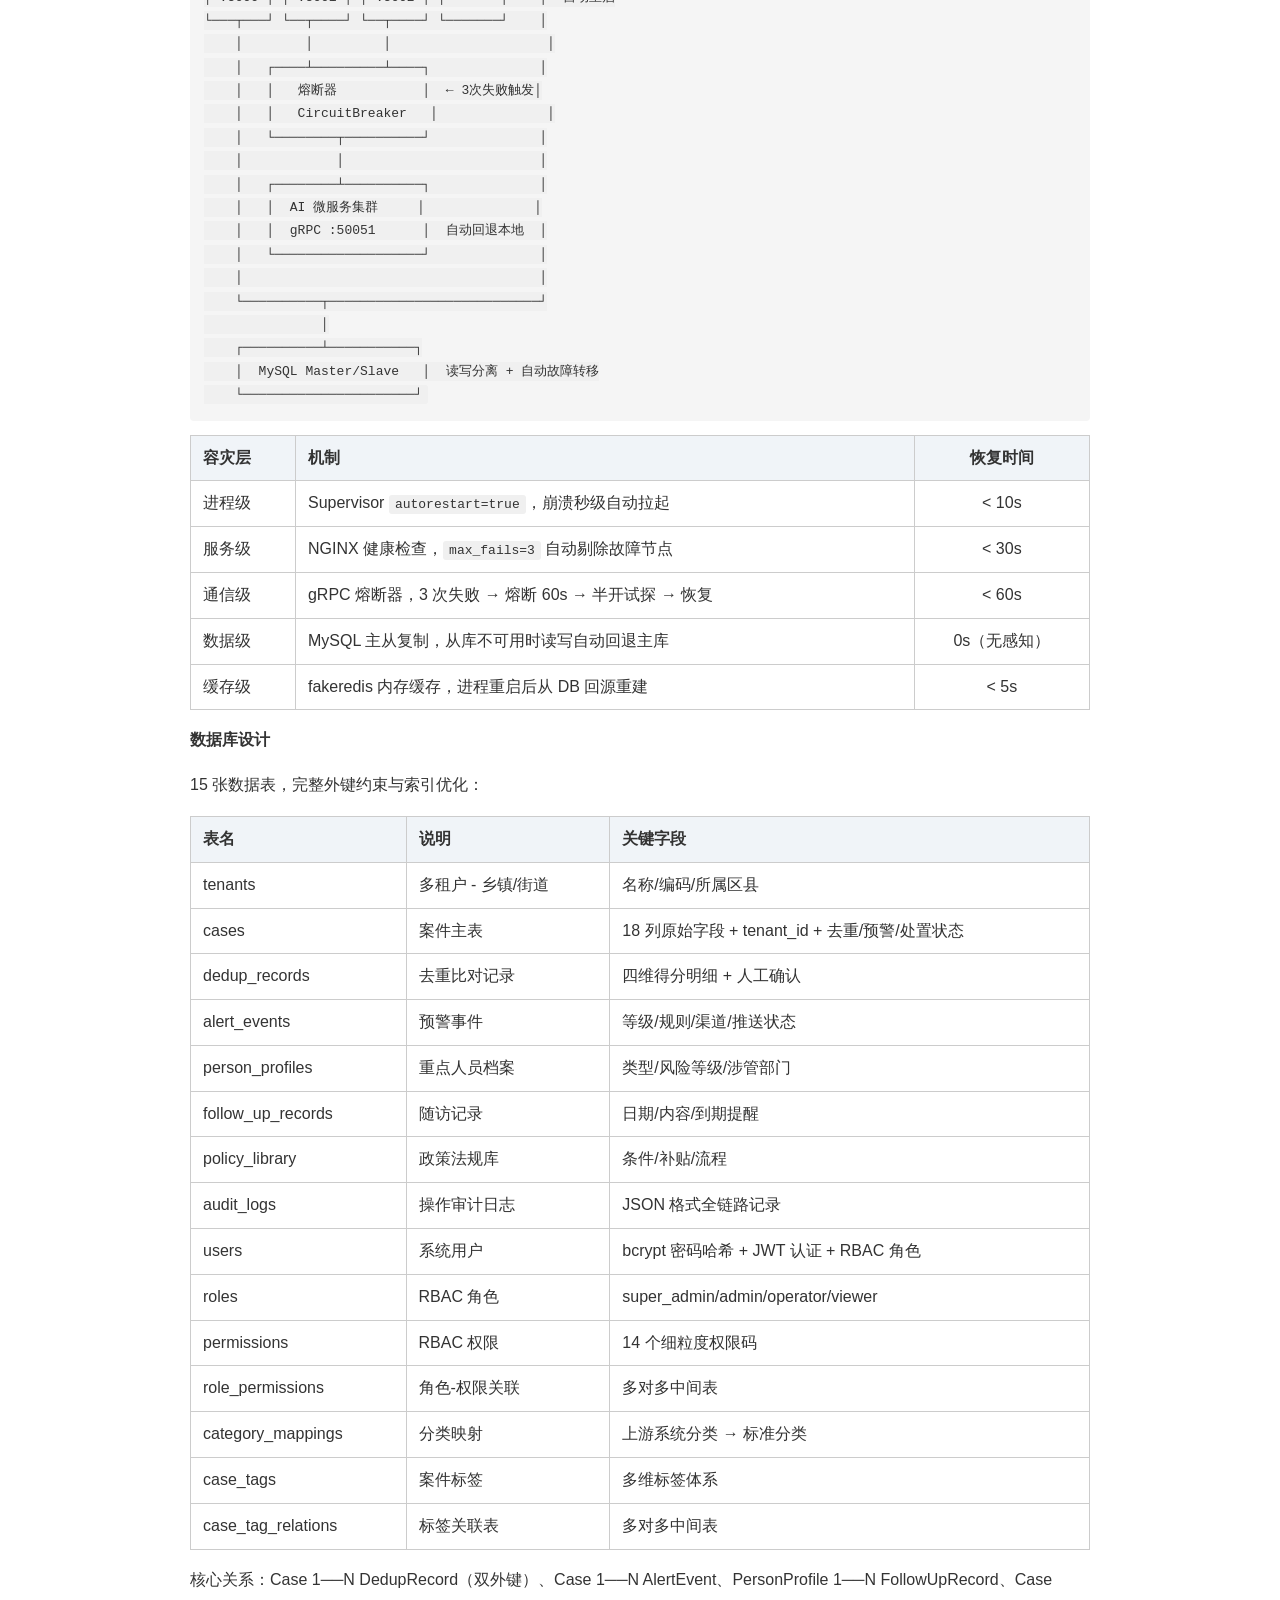
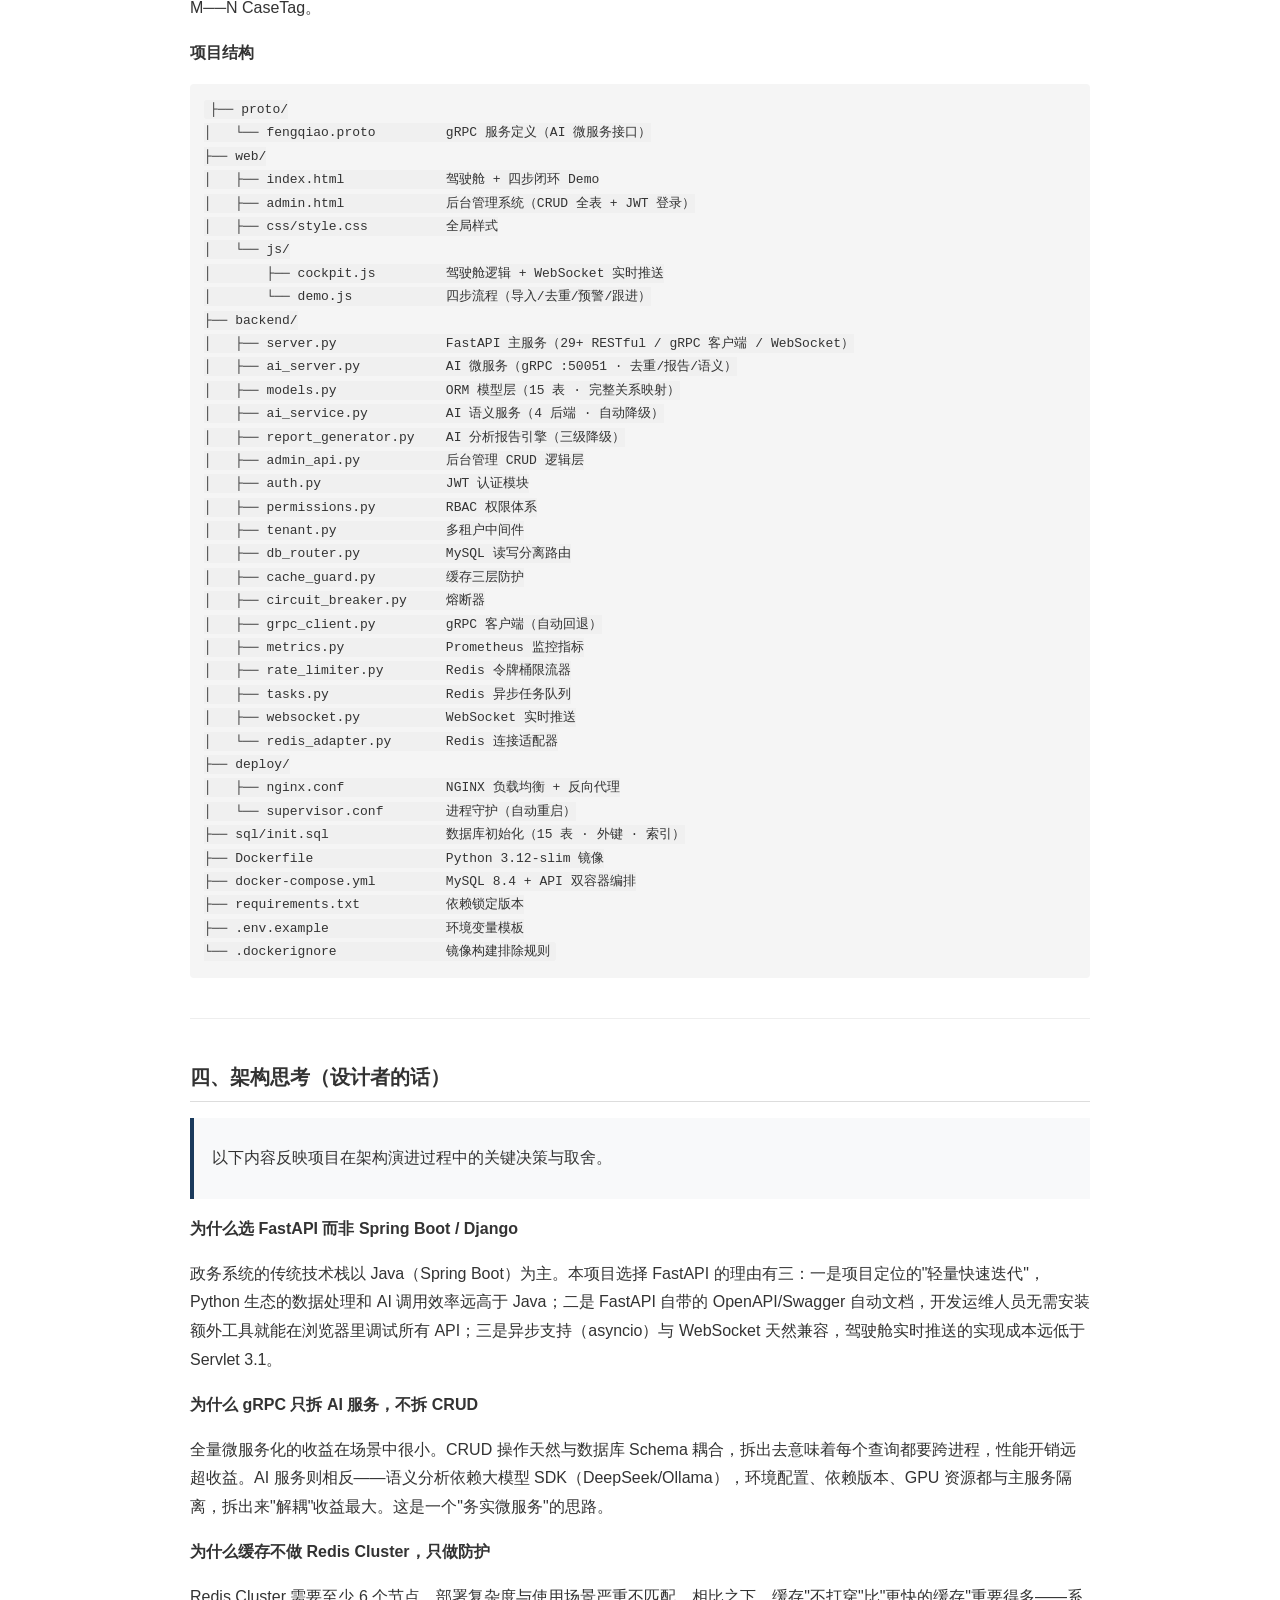
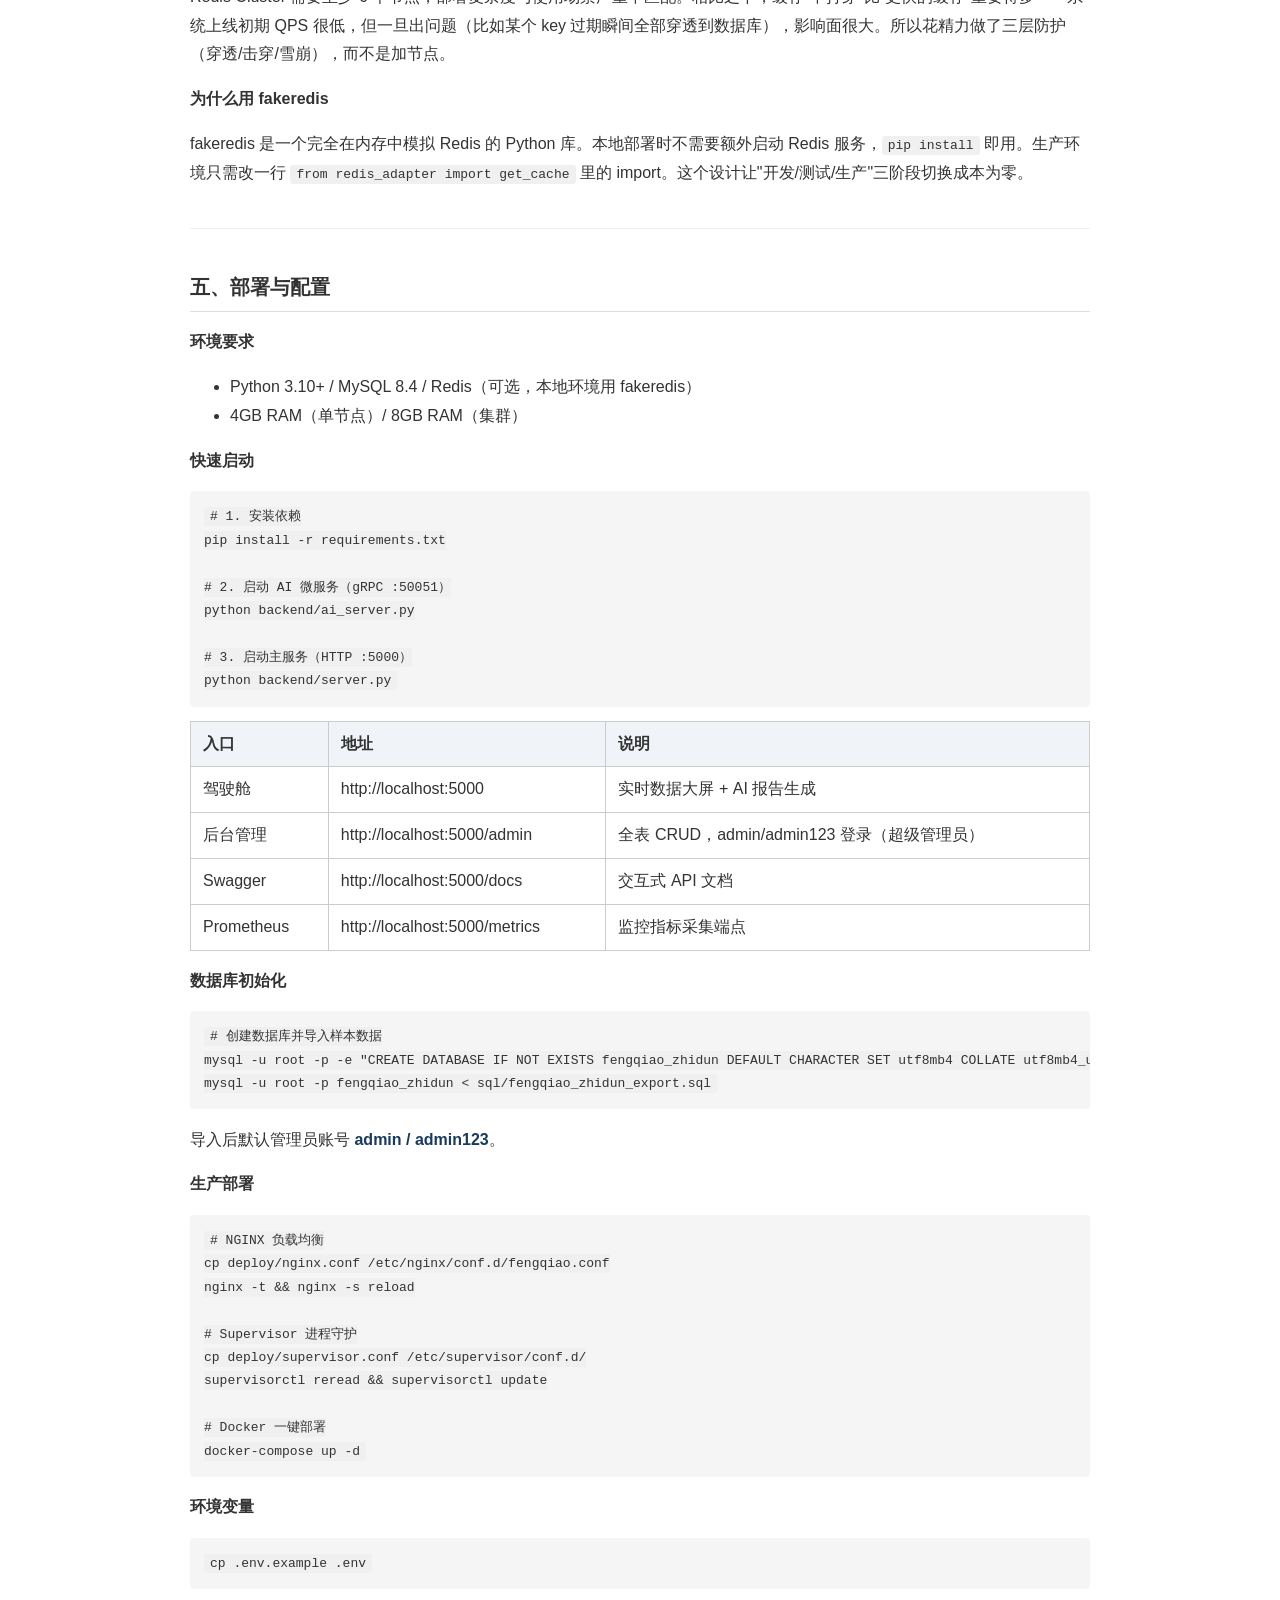
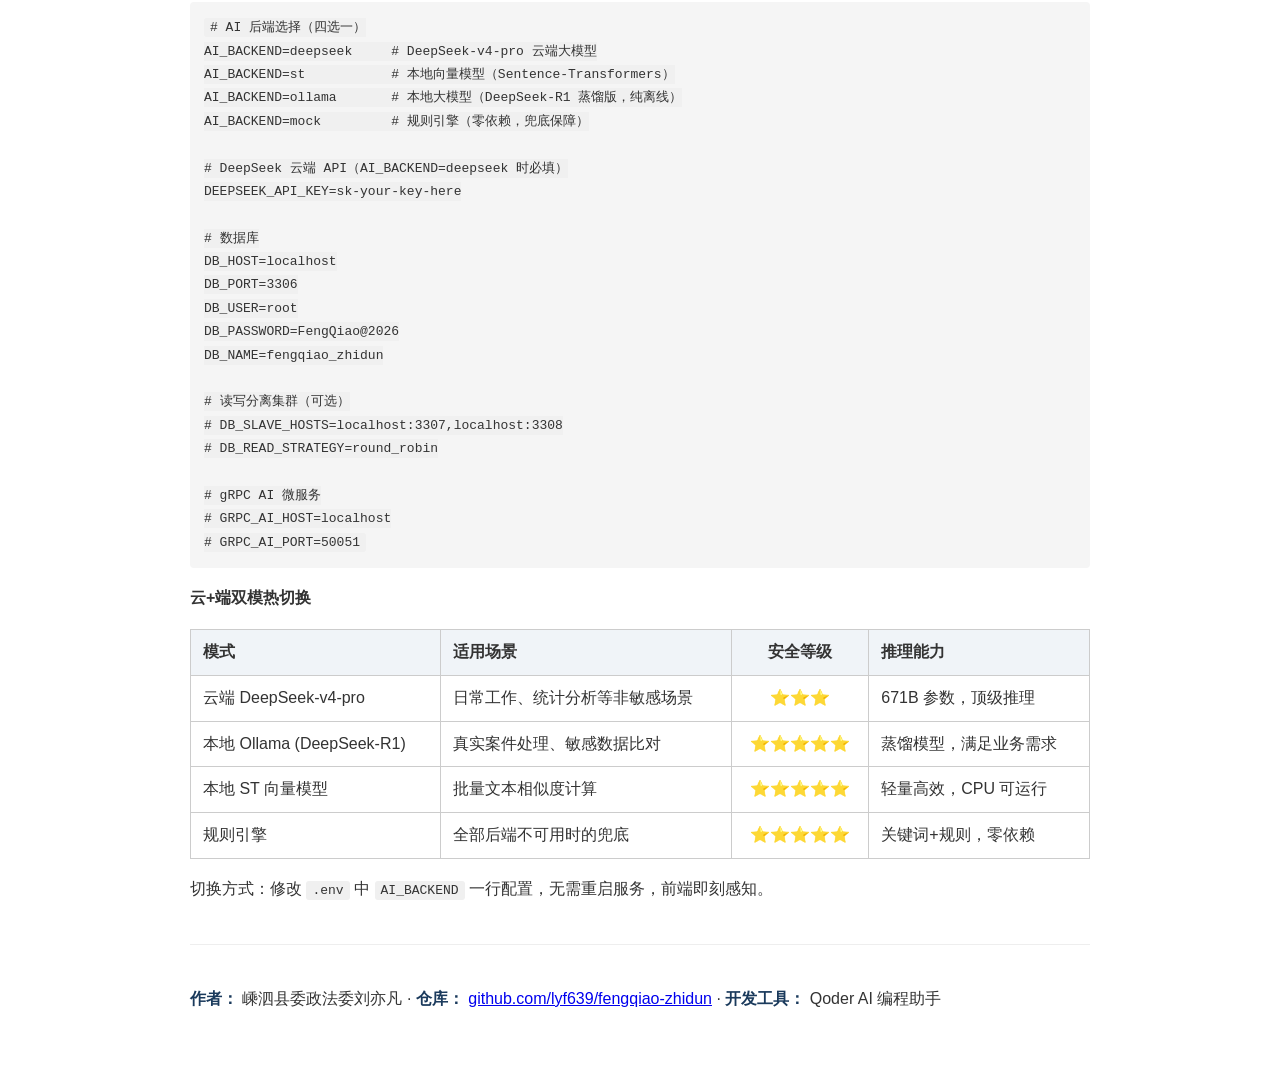
==== commit ce4ef4c8: "[docs] Fix industry mediation orgs use case: import from existing systems" ====
--- a/项目介绍.html
+++ b/项目介绍.html
@@ -73,8 +73,8 @@
 </tr>
 <tr>
 <td>行业调解组织、品牌工作室等</td>
-<td>专项领域纠纷调解、工作留痕</td>
-<td>独立案件空间，灵活录入，数据可汇总上报</td>
+<td>已有系统录入，重复填报负担重</td>
+<td>从其他系统导出表格后直接导入分析，避免二次录入</td>
 </tr>
 </tbody>
 </table>
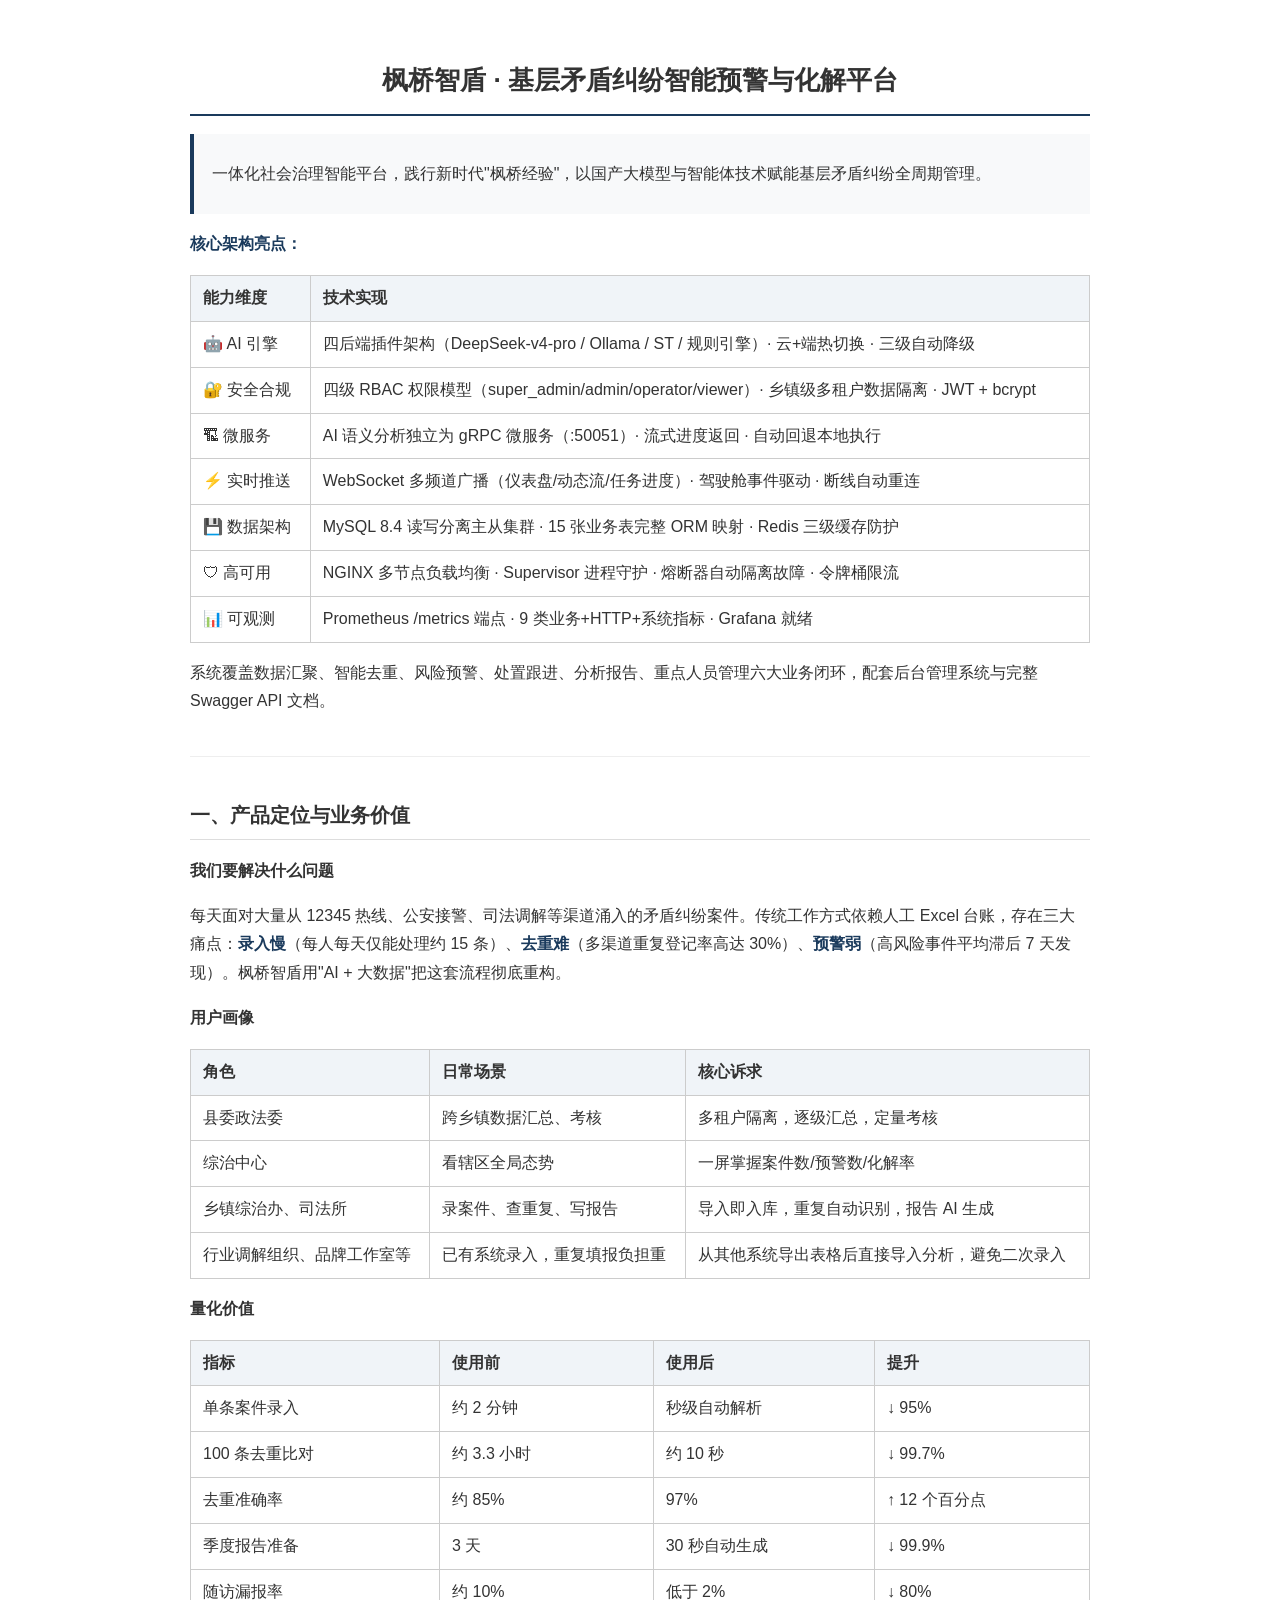
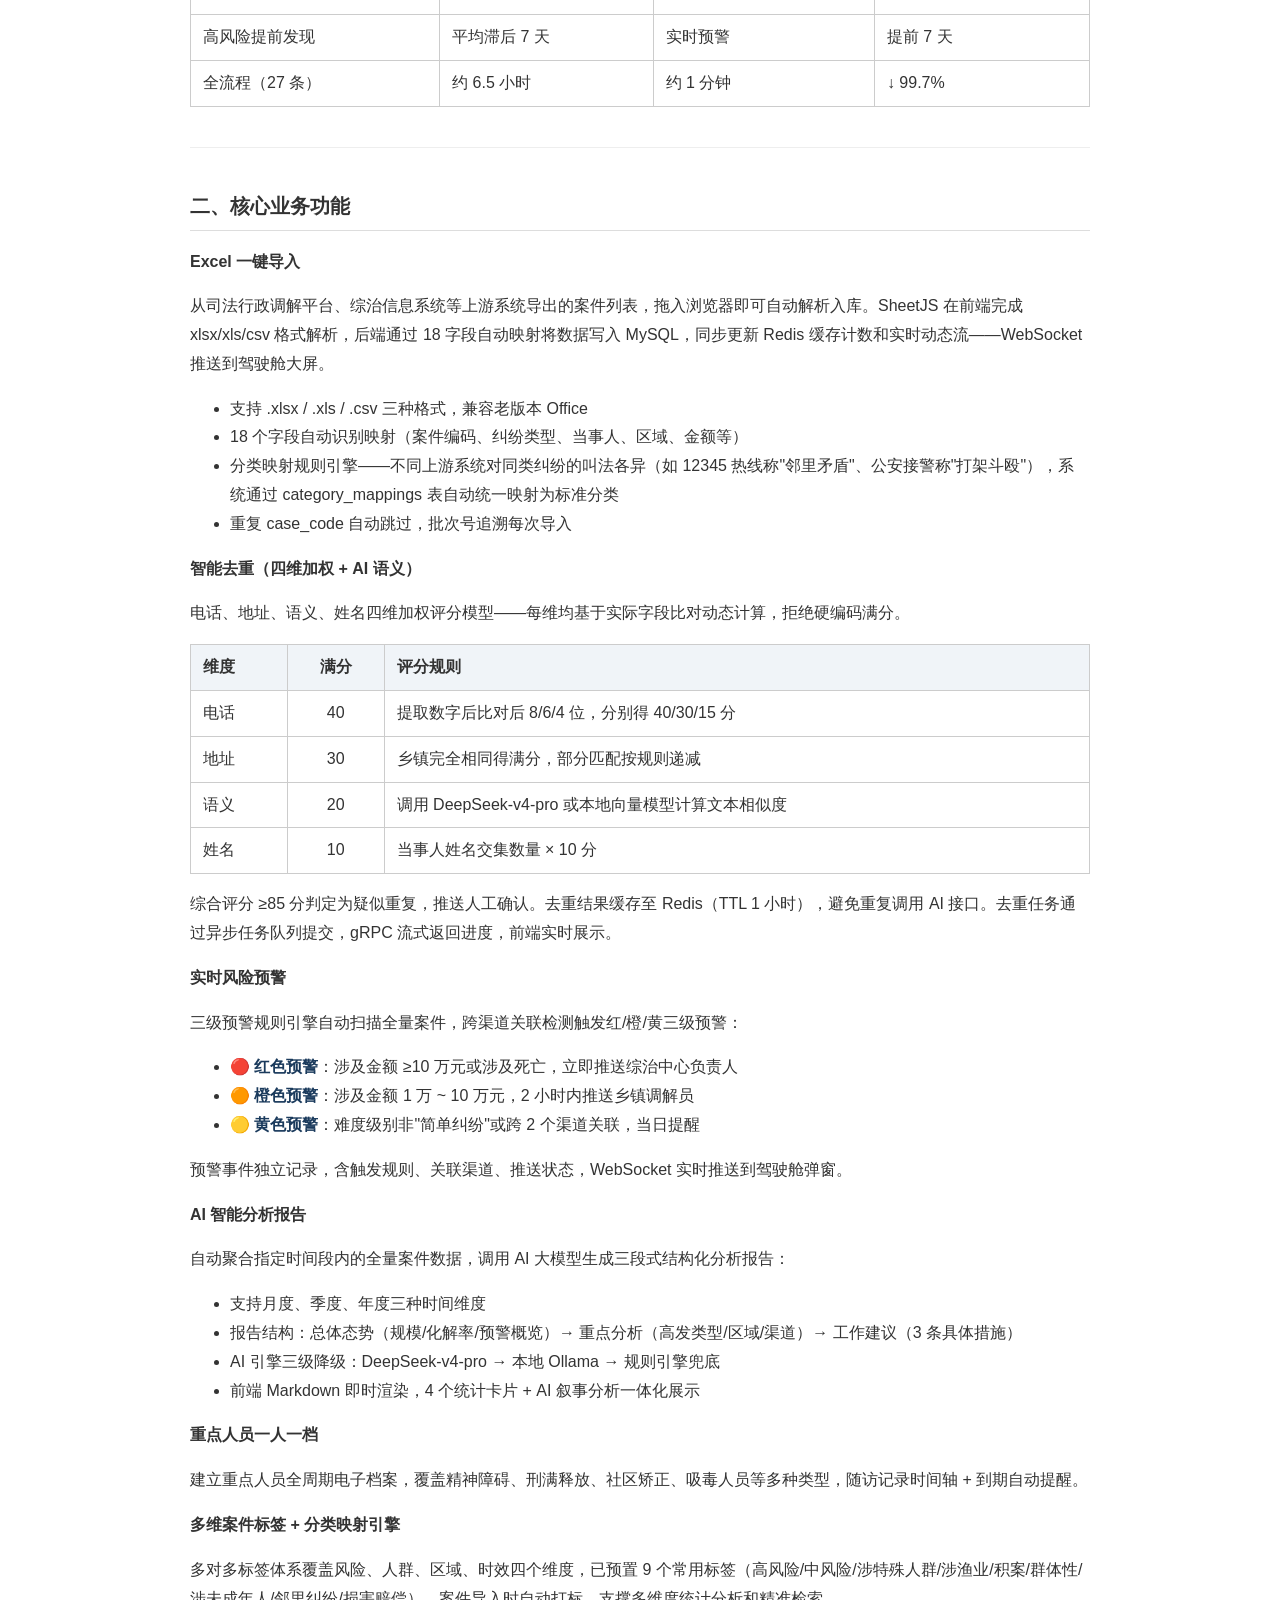
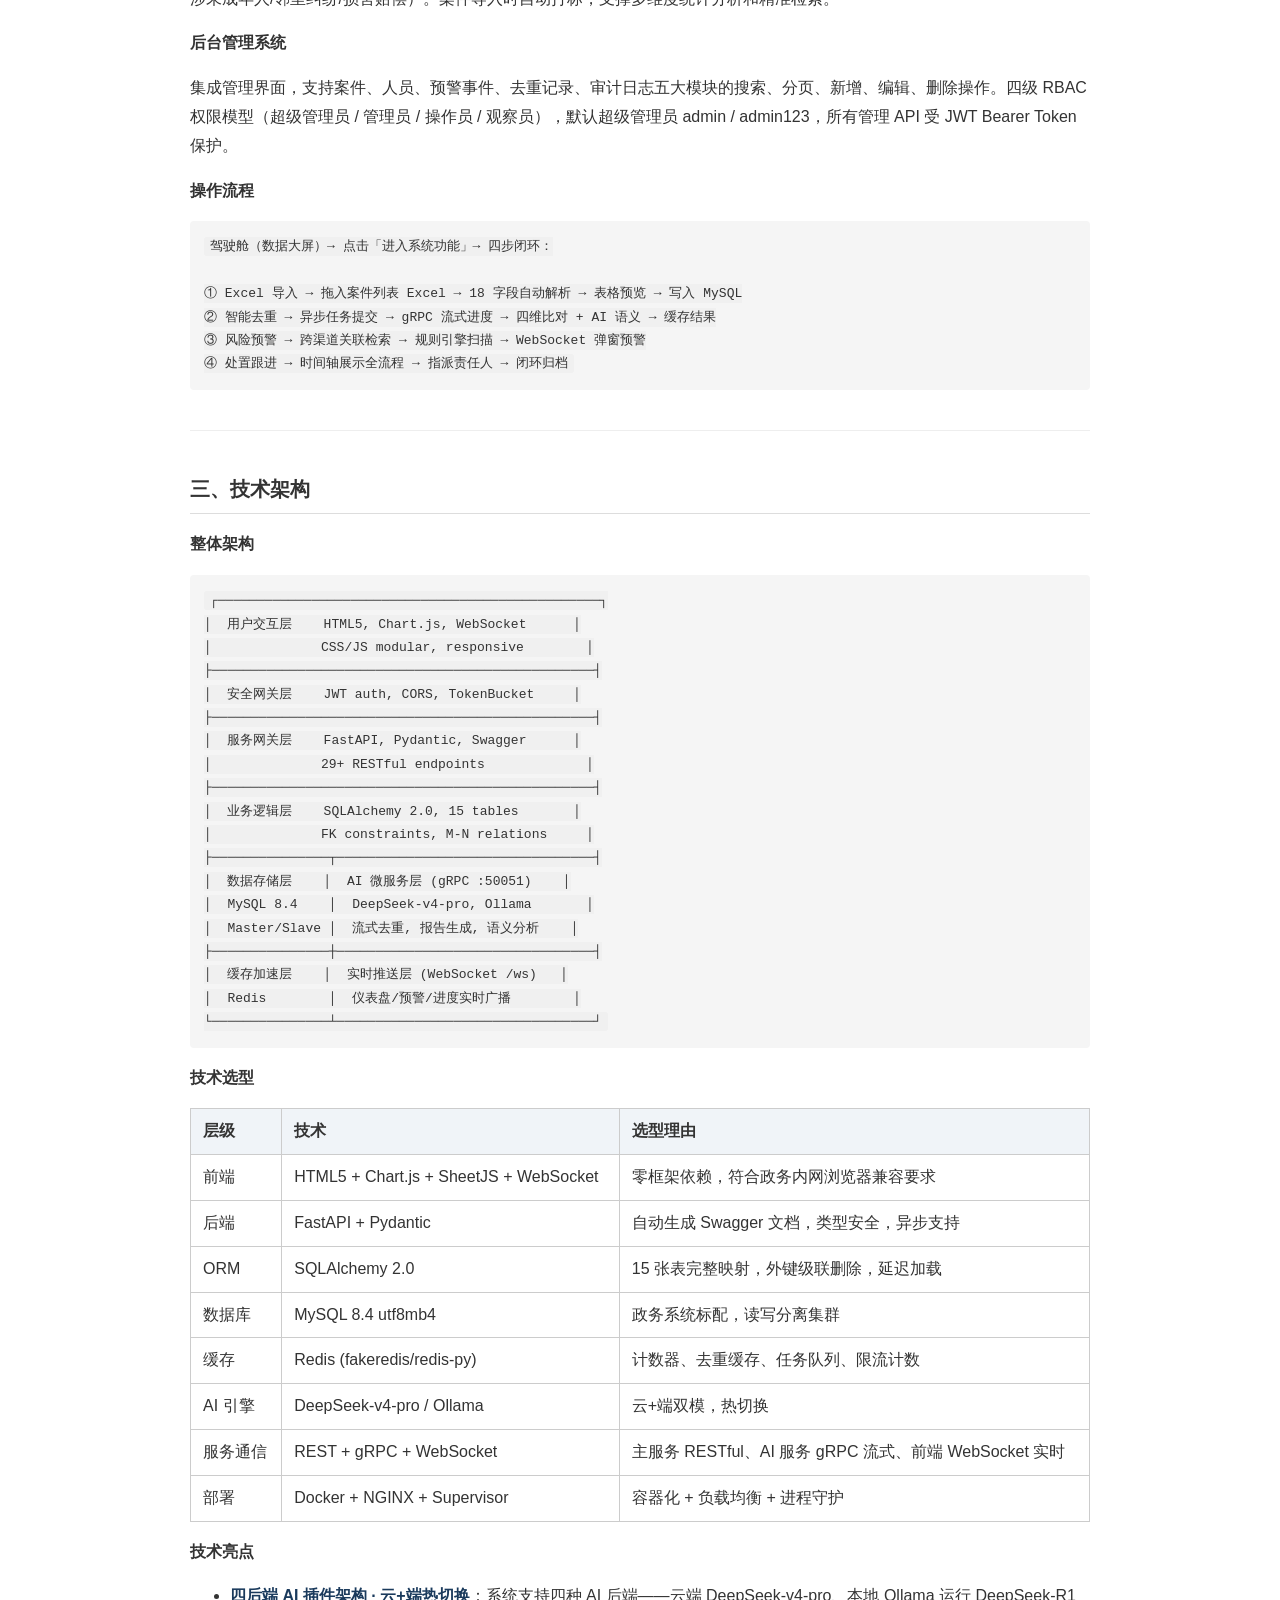
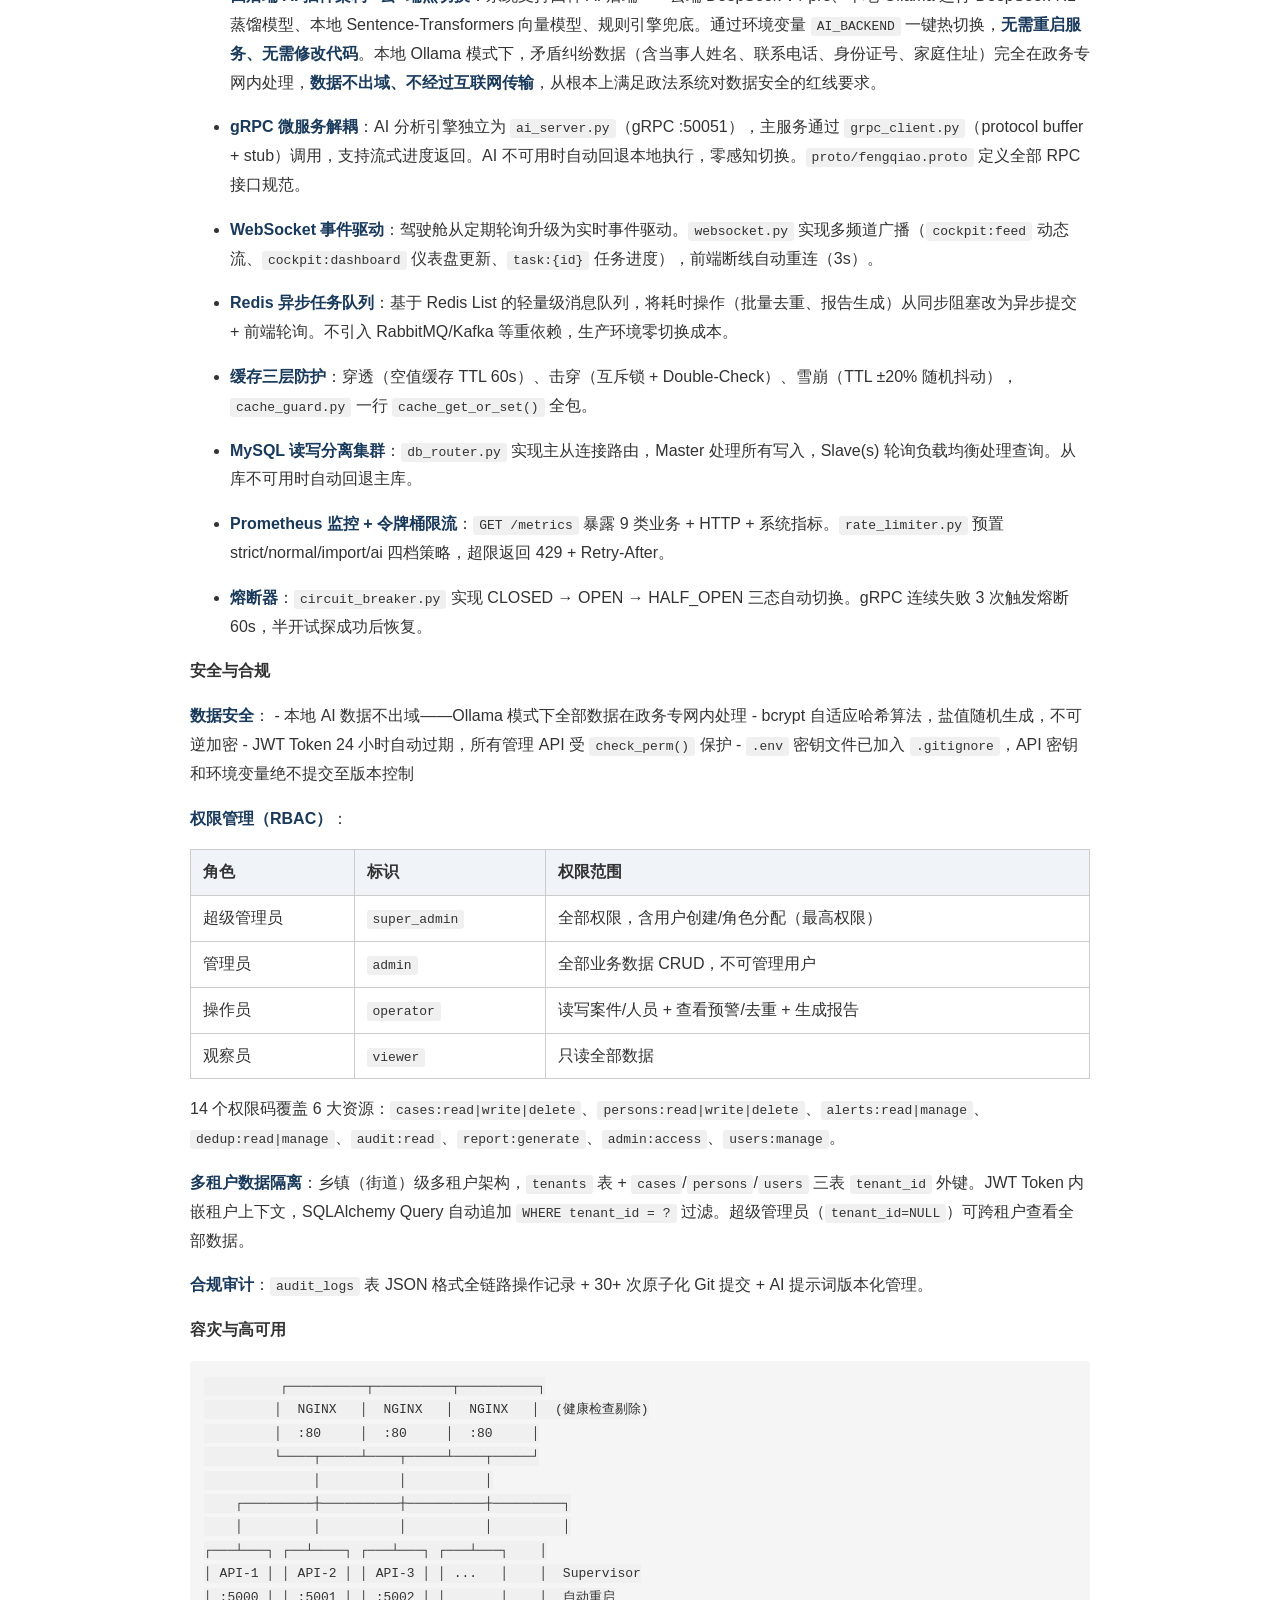
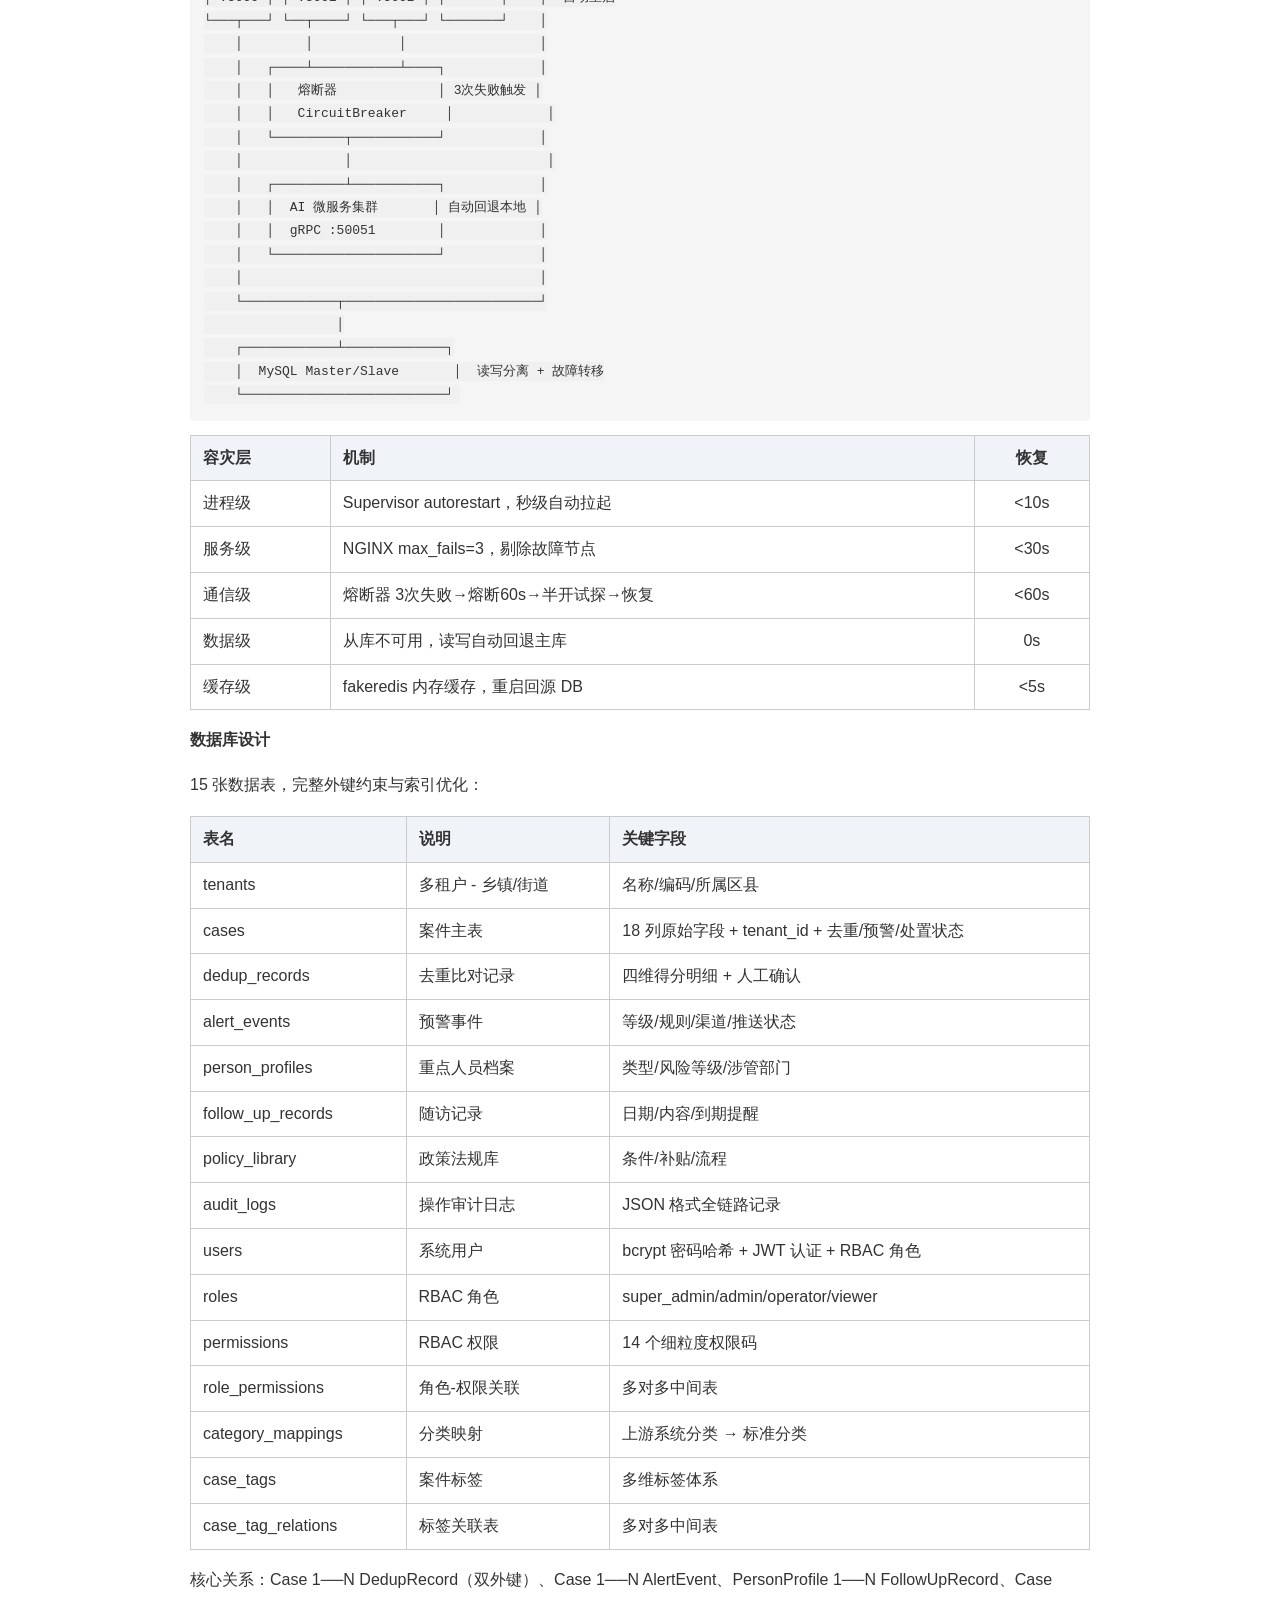
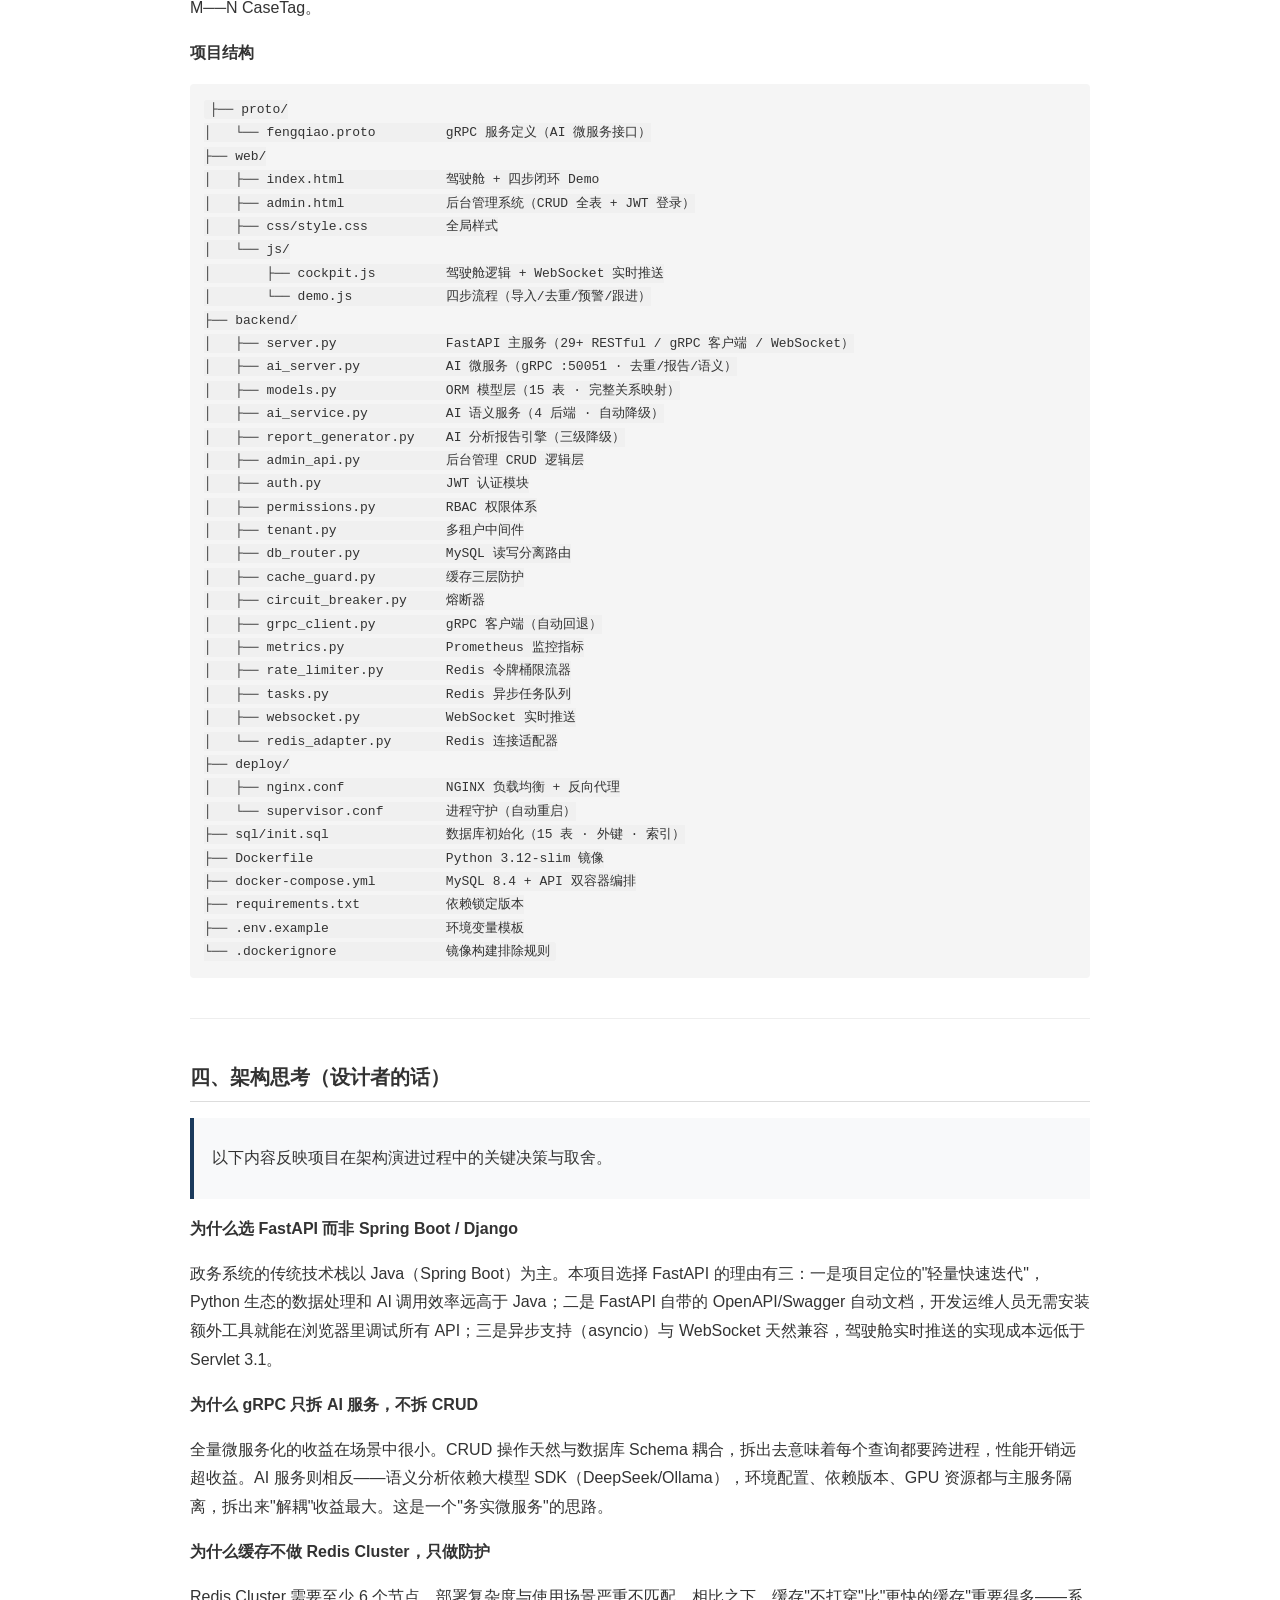
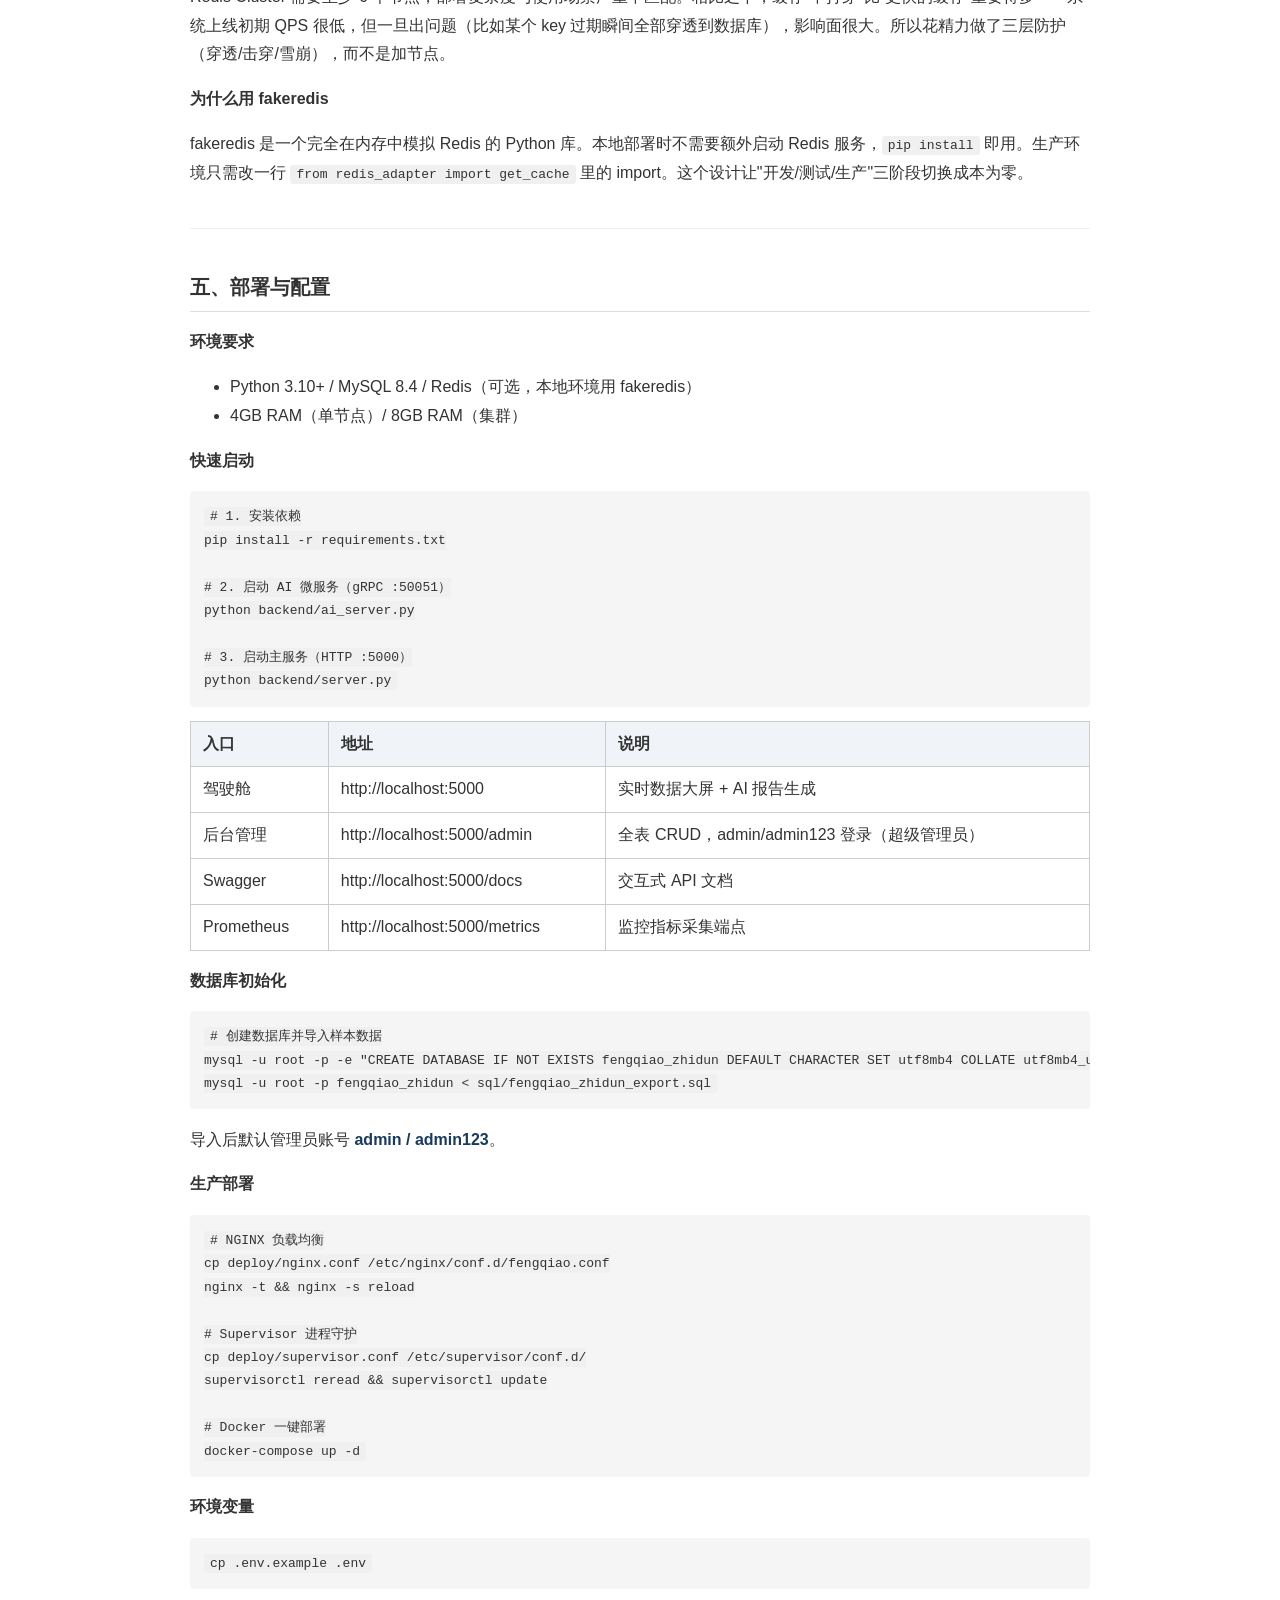
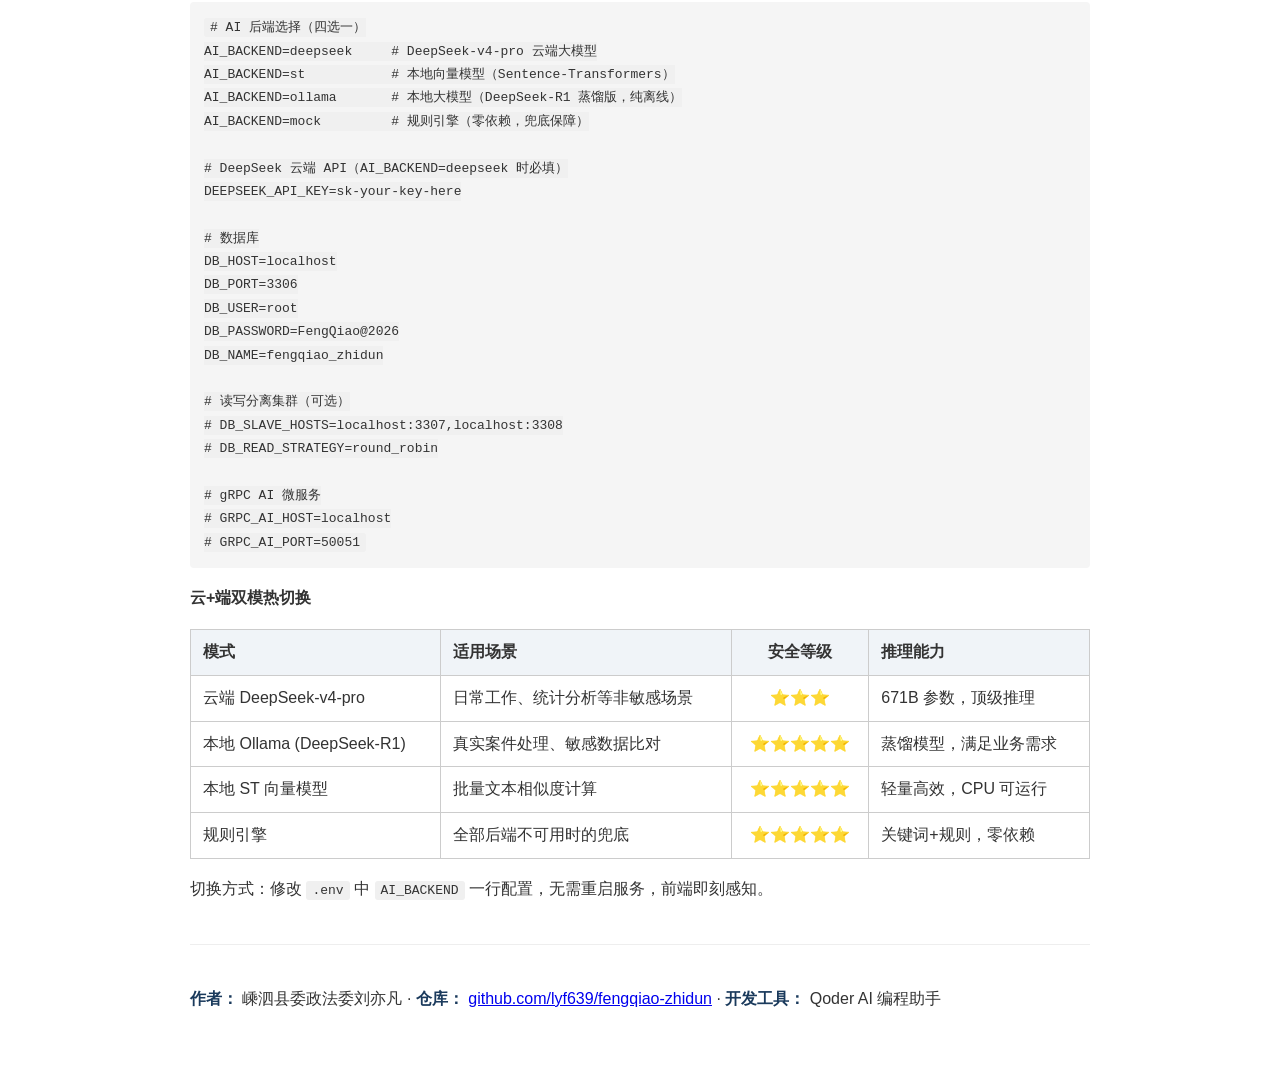
==== commit 76229ebe: "[docs] Fix ASCII art alignment and table overflow in PDF" ====
--- a/项目介绍.html
+++ b/项目介绍.html
@@ -211,23 +211,23 @@
 <h2 id="_12">三、技术架构</h2>
 <h3 id="_13">整体架构</h3>
 <pre><code>┌─────────────────────────────────────────────────┐
-│  用户交互层    HTML5 + Chart.js + WebSocket     │
-│              CSS/JS 模块化 · 响应式布局          │
+│  用户交互层    HTML5, Chart.js, WebSocket      │
+│              CSS/JS modular, responsive        │
 ├─────────────────────────────────────────────────┤
-│  安全网关层    JWT 认证 · CORS 跨域 · 令牌桶限流  │
+│  安全网关层    JWT auth, CORS, TokenBucket     │
 ├─────────────────────────────────────────────────┤
-│  服务网关层    FastAPI + Pydantic + Swagger      │
-│              29+ RESTful 端点 · 自动文档生成     │
+│  服务网关层    FastAPI, Pydantic, Swagger      │
+│              29+ RESTful endpoints             │
 ├─────────────────────────────────────────────────┤
-│  业务逻辑层    SQLAlchemy 2.0 ORM · 15 张数据表   │
-│              外键约束 · 多对多关联 · 延迟加载     │
+│  业务逻辑层    SQLAlchemy 2.0, 15 tables       │
+│              FK constraints, M-N relations     │
 ├───────────────┬─────────────────────────────────┤
-│  数据存储层    │  AI 微服务层 (gRPC :50051)      │
-│  MySQL 8.4    │  DeepSeek-v4-pro / Ollama       │
-│  Master/Slave │  流式去重 · 报告生成 · 语义分析   │
+│  数据存储层    │  AI 微服务层 (gRPC :50051)    │
+│  MySQL 8.4    │  DeepSeek-v4-pro, Ollama       │
+│  Master/Slave │  流式去重, 报告生成, 语义分析    │
 ├───────────────┼─────────────────────────────────┤
-│  缓存加速层    │  实时推送层 (WebSocket /ws)     │
-│  Redis        │  仪表盘/预警/进度实时广播         │
+│  缓存加速层    │  实时推送层 (WebSocket /ws)   │
+│  Redis        │  仪表盘/预警/进度实时广播        │
 └───────────────┴─────────────────────────────────┘
 </code></pre>
 <h3 id="_14">技术选型</h3>
@@ -351,67 +351,67 @@
 <p><strong>多租户数据隔离</strong>：乡镇（街道）级多租户架构，<code>tenants</code> 表 + <code>cases</code>/<code>persons</code>/<code>users</code> 三表 <code>tenant_id</code> 外键。JWT Token 内嵌租户上下文，SQLAlchemy Query 自动追加 <code>WHERE tenant_id = ?</code> 过滤。超级管理员（<code>tenant_id=NULL</code>）可跨租户查看全部数据。</p>
 <p><strong>合规审计</strong>：<code>audit_logs</code> 表 JSON 格式全链路操作记录 + 30+ 次原子化 Git 提交 + AI 提示词版本化管理。</p>
 <h3 id="_17">容灾与高可用</h3>
-<pre><code>         ┌──────────┐     ┌──────────┐     ┌──────────┐
-         │  NGINX   │────▶│  NGINX   │────▶│  NGINX   │  (健康检查剔除)
-         │  :80     │     │  :80     │     │  :80     │
-         └────┬─────┘     └──────────┘     └──────────┘
-              │
-    ┌─────────┼─────────┬─────────┬─────────┐
-    │         │         │         │         │
-┌───┴───┐ ┌──┴────┐ ┌──┴────┐ ┌──┴────┐    │
+<pre><code>         ┌──────────┬──────────┬──────────┐
+         │  NGINX   │  NGINX   │  NGINX   │  (健康检查剔除)
+         │  :80     │  :80     │  :80     │
+         └────┬─────┴────┬─────┴────┬─────┘
+              │          │          │
+    ┌─────────┼──────────┼──────────┼─────────┐
+    │         │          │          │         │
+┌───┴───┐ ┌──┴────┐ ┌───┴───┐ ┌───┴───┐    │
 │ API-1 │ │ API-2 │ │ API-3 │ │ ...   │    │  Supervisor
 │ :5000 │ │ :5001 │ │ :5002 │ │       │    │  自动重启
-└───┬───┘ └──┬────┘ └──┬────┘ └───────┘    │
-    │        │         │                    │
-    │   ┌────┴─────────┴────┐              │
-    │   │   熔断器           │  ← 3次失败触发│
-    │   │   CircuitBreaker   │              │
-    │   └────────┬──────────┘              │
-    │            │                         │
-    │   ┌────────┴──────────┐              │
-    │   │  AI 微服务集群     │              │
-    │   │  gRPC :50051      │  自动回退本地  │
-    │   └───────────────────┘              │
+└───┬───┘ └──┬────┘ └───┬───┘ └───────┘    │
+    │        │           │                 │
+    │   ┌────┴───────────┴────┐            │
+    │   │   熔断器             │ 3次失败触发 │
+    │   │   CircuitBreaker     │            │
+    │   └─────────┬───────────┘            │
+    │             │                         │
+    │   ┌─────────┴───────────┐            │
+    │   │  AI 微服务集群       │ 自动回退本地 │
+    │   │  gRPC :50051        │            │
+    │   └─────────────────────┘            │
     │                                      │
-    └──────────┬───────────────────────────┘
-               │
-    ┌──────────┴───────────┐
-    │  MySQL Master/Slave   │  读写分离 + 自动故障转移
-    └──────────────────────┘
+    └────────────┬─────────────────────────┘
+                 │
+    ┌────────────┴─────────────┐
+    │  MySQL Master/Slave       │  读写分离 + 故障转移
+    └──────────────────────────┘
 </code></pre>
 <table>
 <thead>
 <tr>
 <th>容灾层</th>
 <th>机制</th>
-<th style="text-align: center;">恢复时间</th>
+<th style="text-align: center;">恢复</th>
 </tr>
 </thead>
 <tbody>
 <tr>
 <td>进程级</td>
-<td>Supervisor <code>autorestart=true</code>，崩溃秒级自动拉起</td>
-<td style="text-align: center;">&lt; 10s</td>
+<td>Supervisor autorestart，秒级自动拉起</td>
+<td style="text-align: center;">&lt;10s</td>
 </tr>
 <tr>
 <td>服务级</td>
-<td>NGINX 健康检查，<code>max_fails=3</code> 自动剔除故障节点</td>
-<td style="text-align: center;">&lt; 30s</td>
+<td>NGINX max_fails=3，剔除故障节点</td>
+<td style="text-align: center;">&lt;30s</td>
 </tr>
 <tr>
 <td>通信级</td>
-<td>gRPC 熔断器，3 次失败 → 熔断 60s → 半开试探 → 恢复</td>
-<td style="text-align: center;">&lt; 60s</td>
+<td>熔断器 3次失败→熔断60s→半开试探→恢复</td>
+<td style="text-align: center;">&lt;60s</td>
 </tr>
 <tr>
 <td>数据级</td>
-<td>MySQL 主从复制，从库不可用时读写自动回退主库</td>
-<td style="text-align: center;">0s（无感知）</td>
+<td>从库不可用，读写自动回退主库</td>
+<td style="text-align: center;">0s</td>
 </tr>
 <tr>
 <td>缓存级</td>
-<td>fakeredis 内存缓存，进程重启后从 DB 回源重建</td>
-<td style="text-align: center;">&lt; 5s</td>
+<td>fakeredis 内存缓存，重启回源 DB</td>
+<td style="text-align: center;">&lt;5s</td>
 </tr>
 </tbody>
 </table>
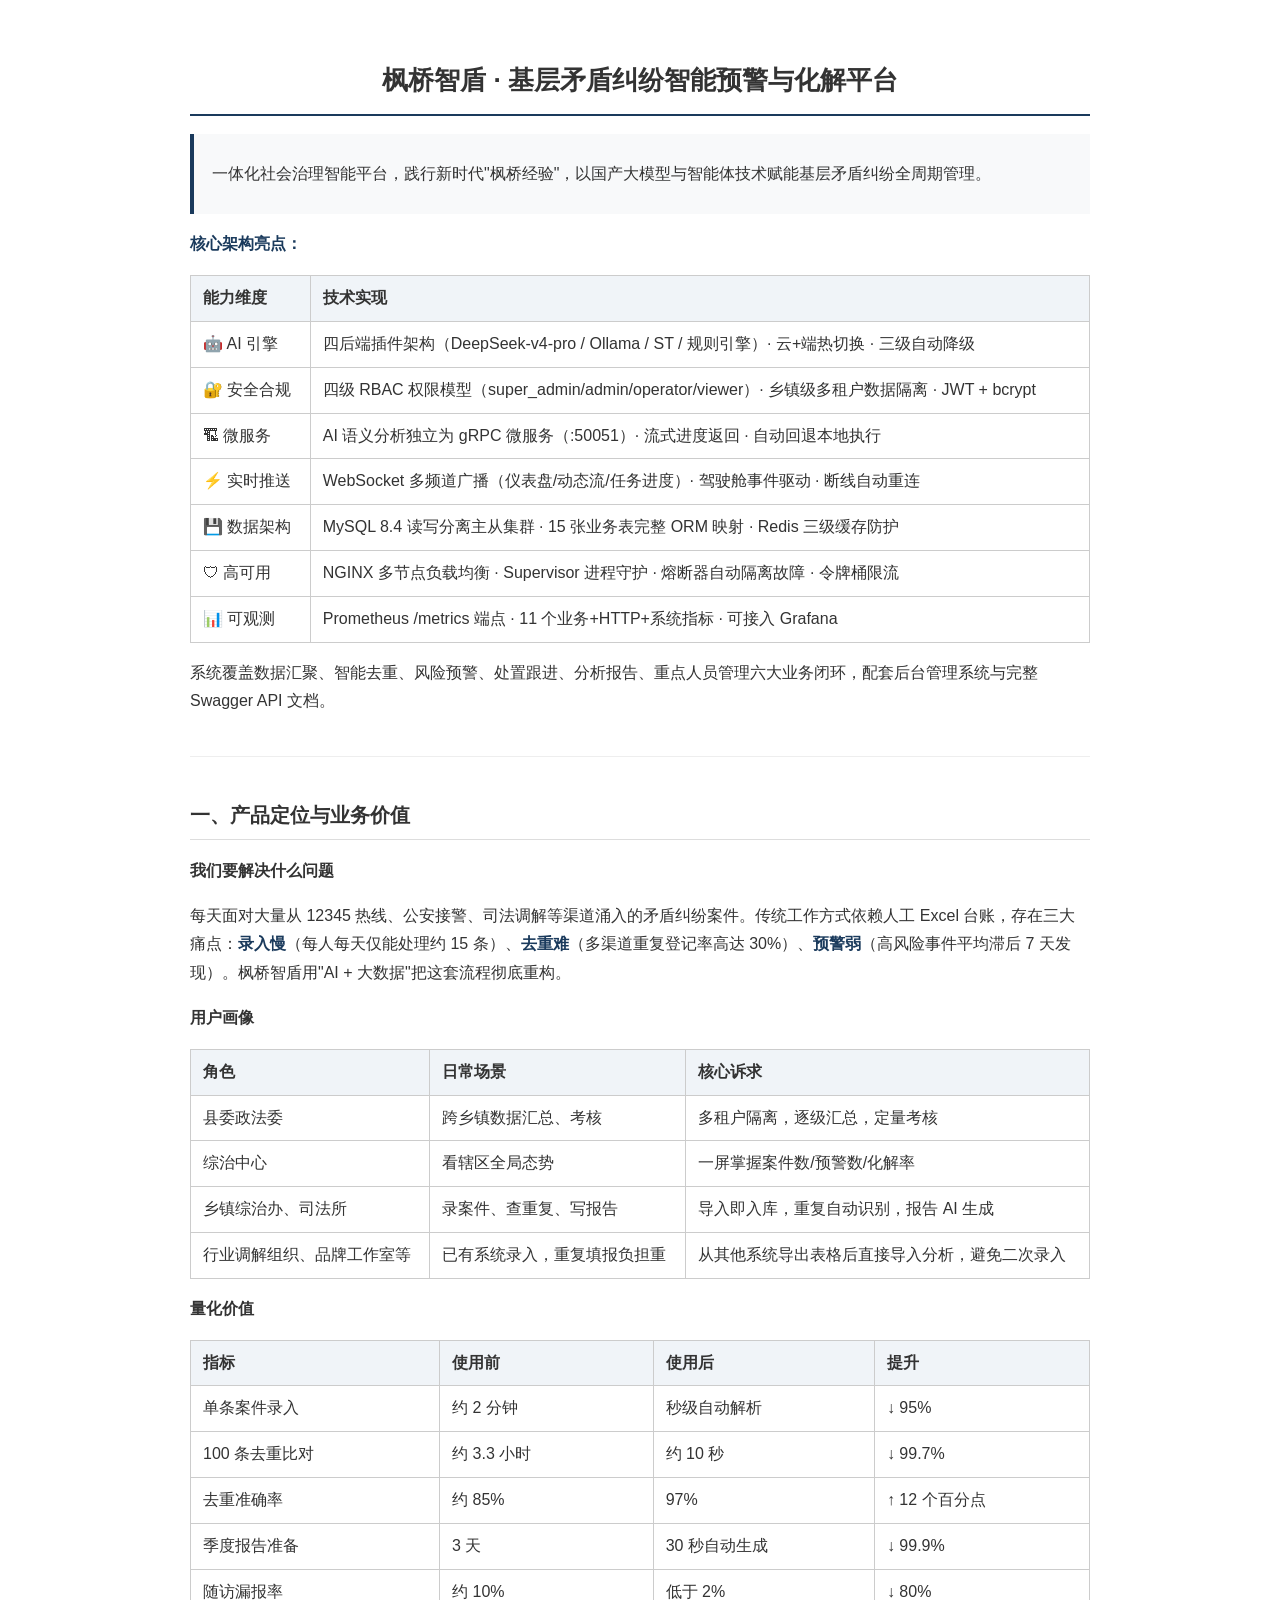
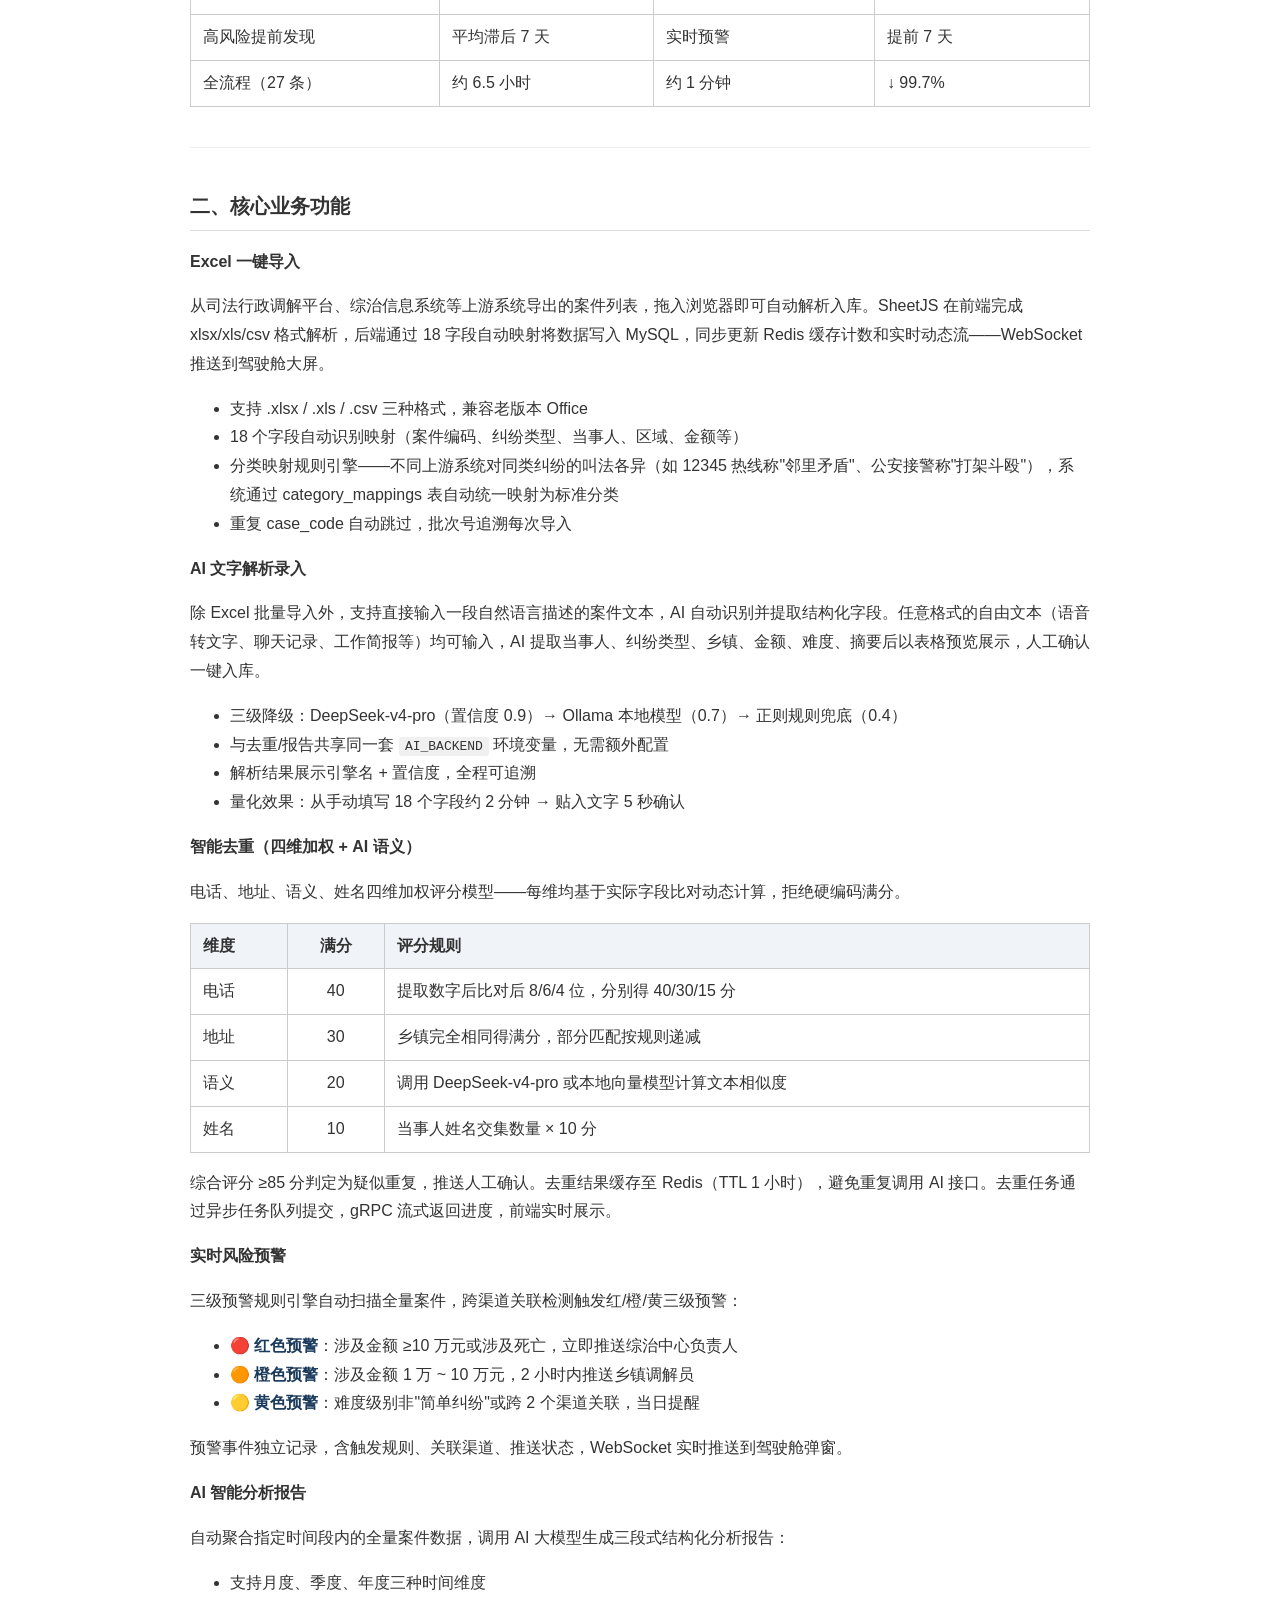
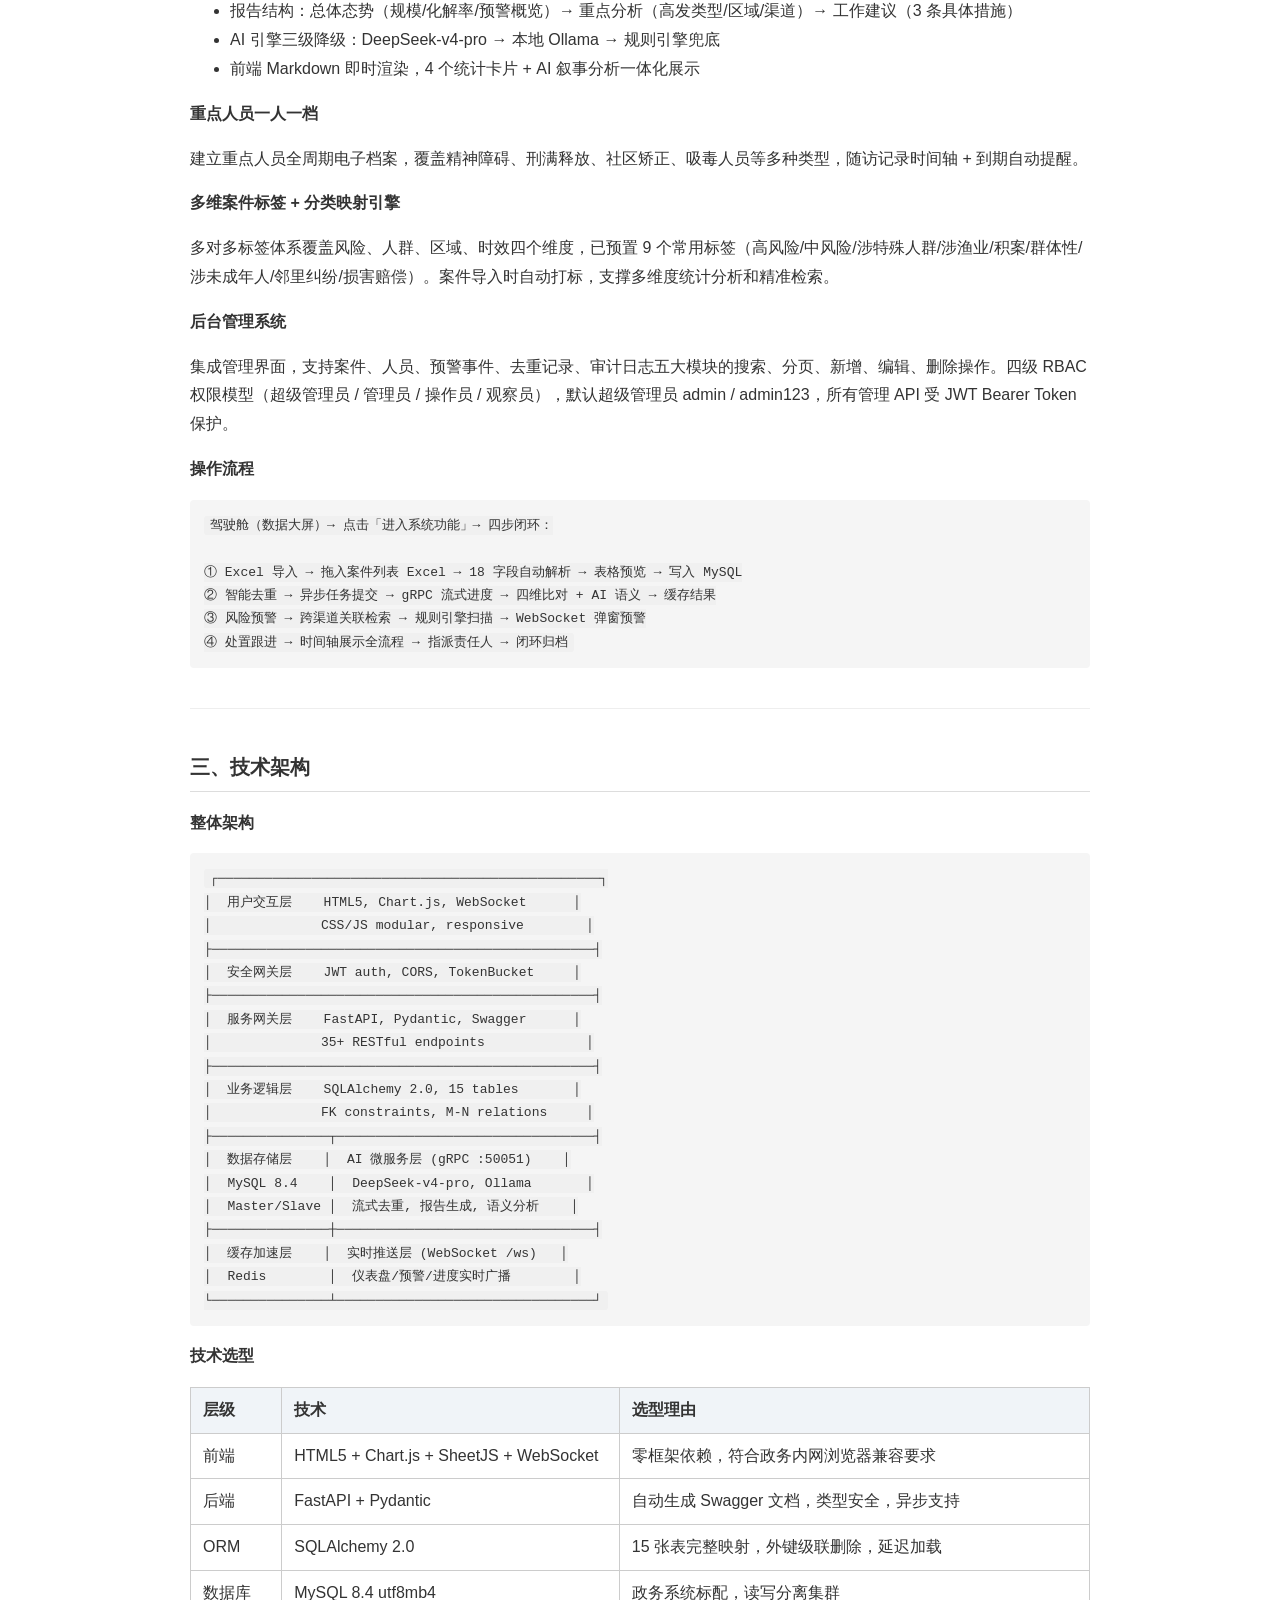
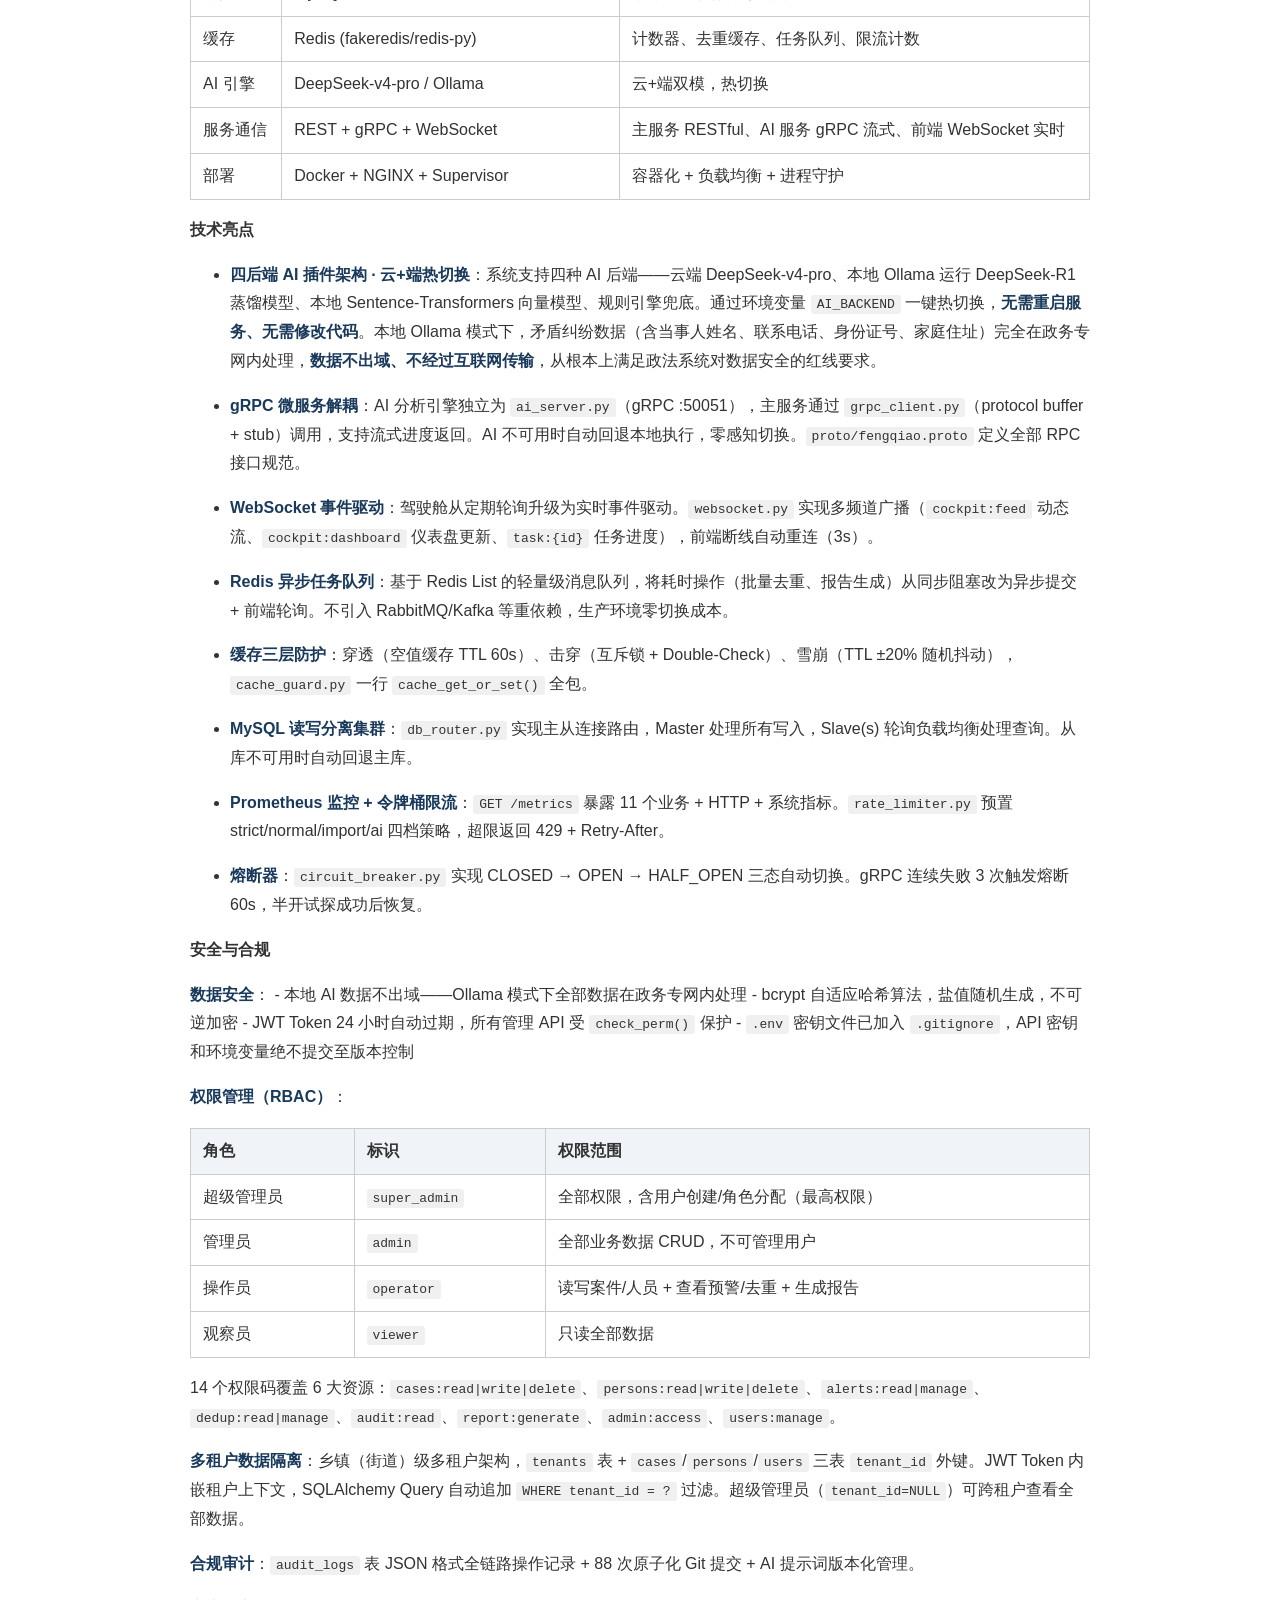
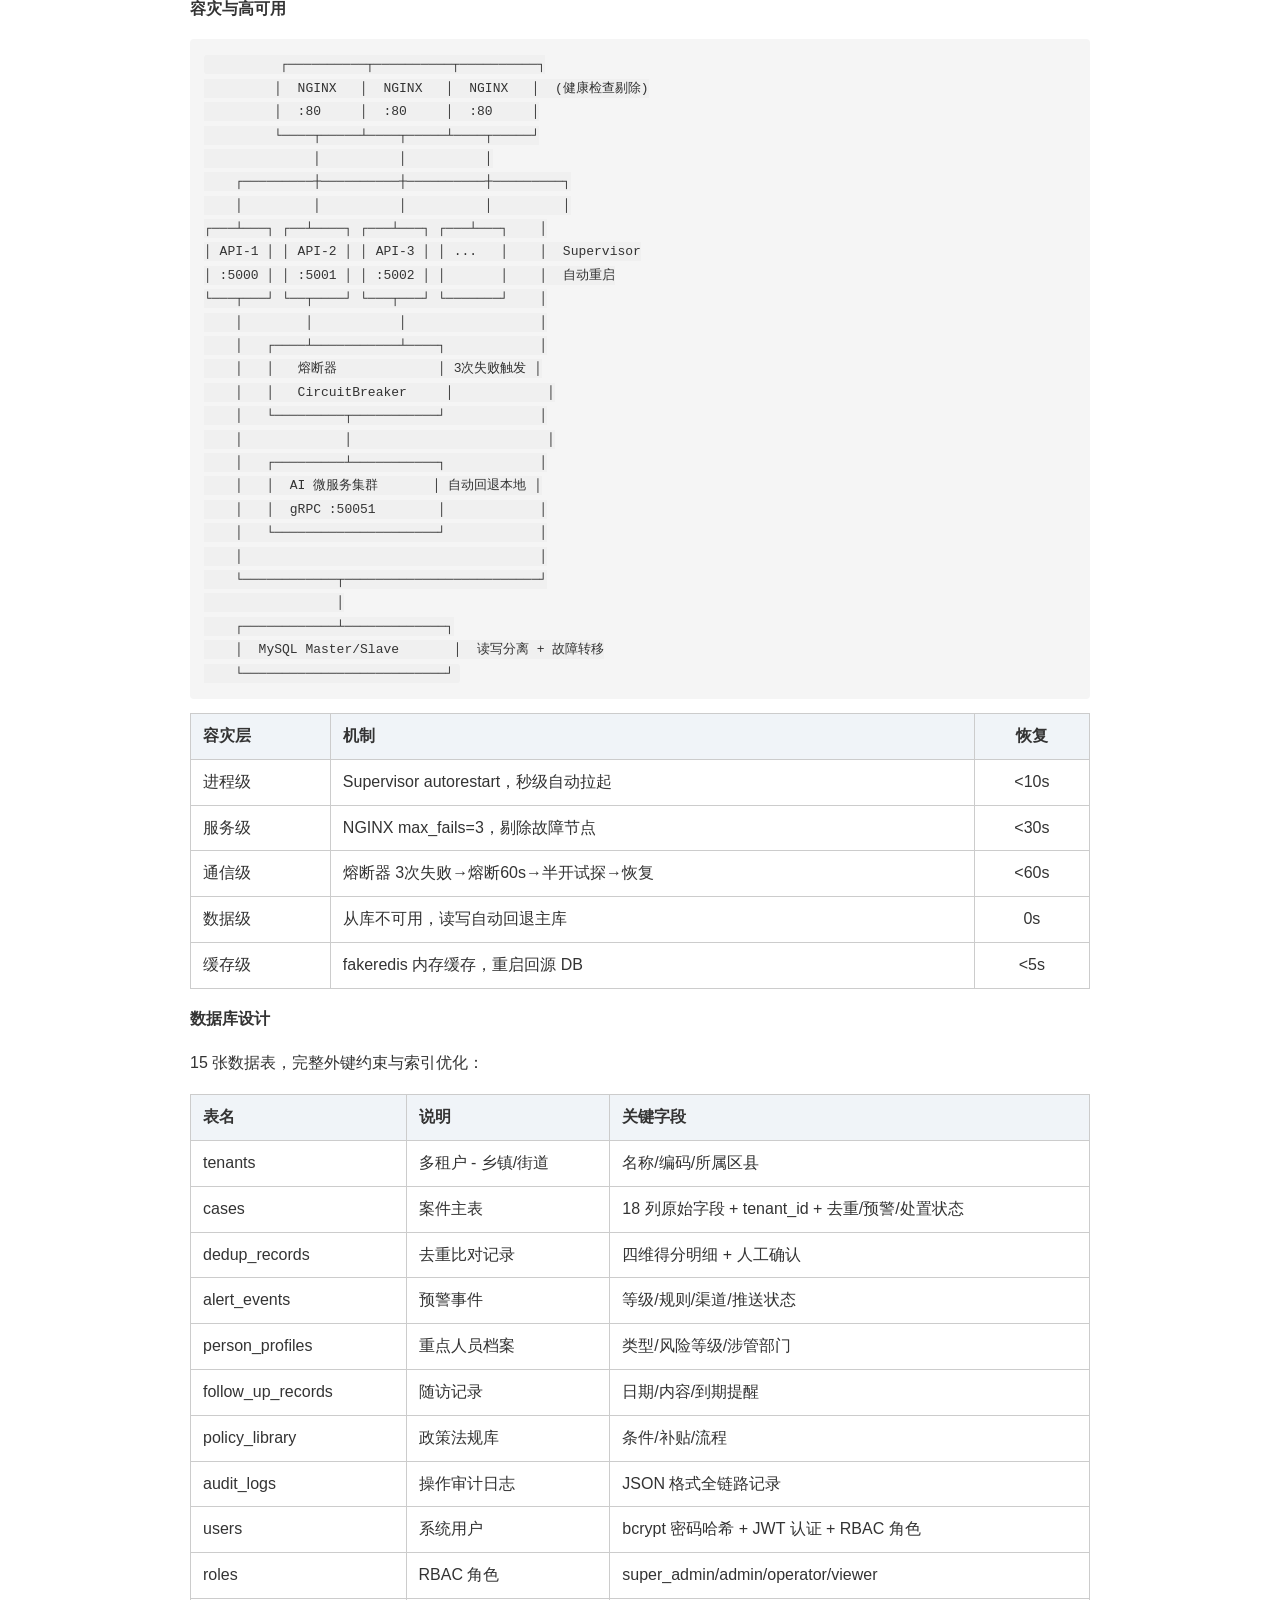
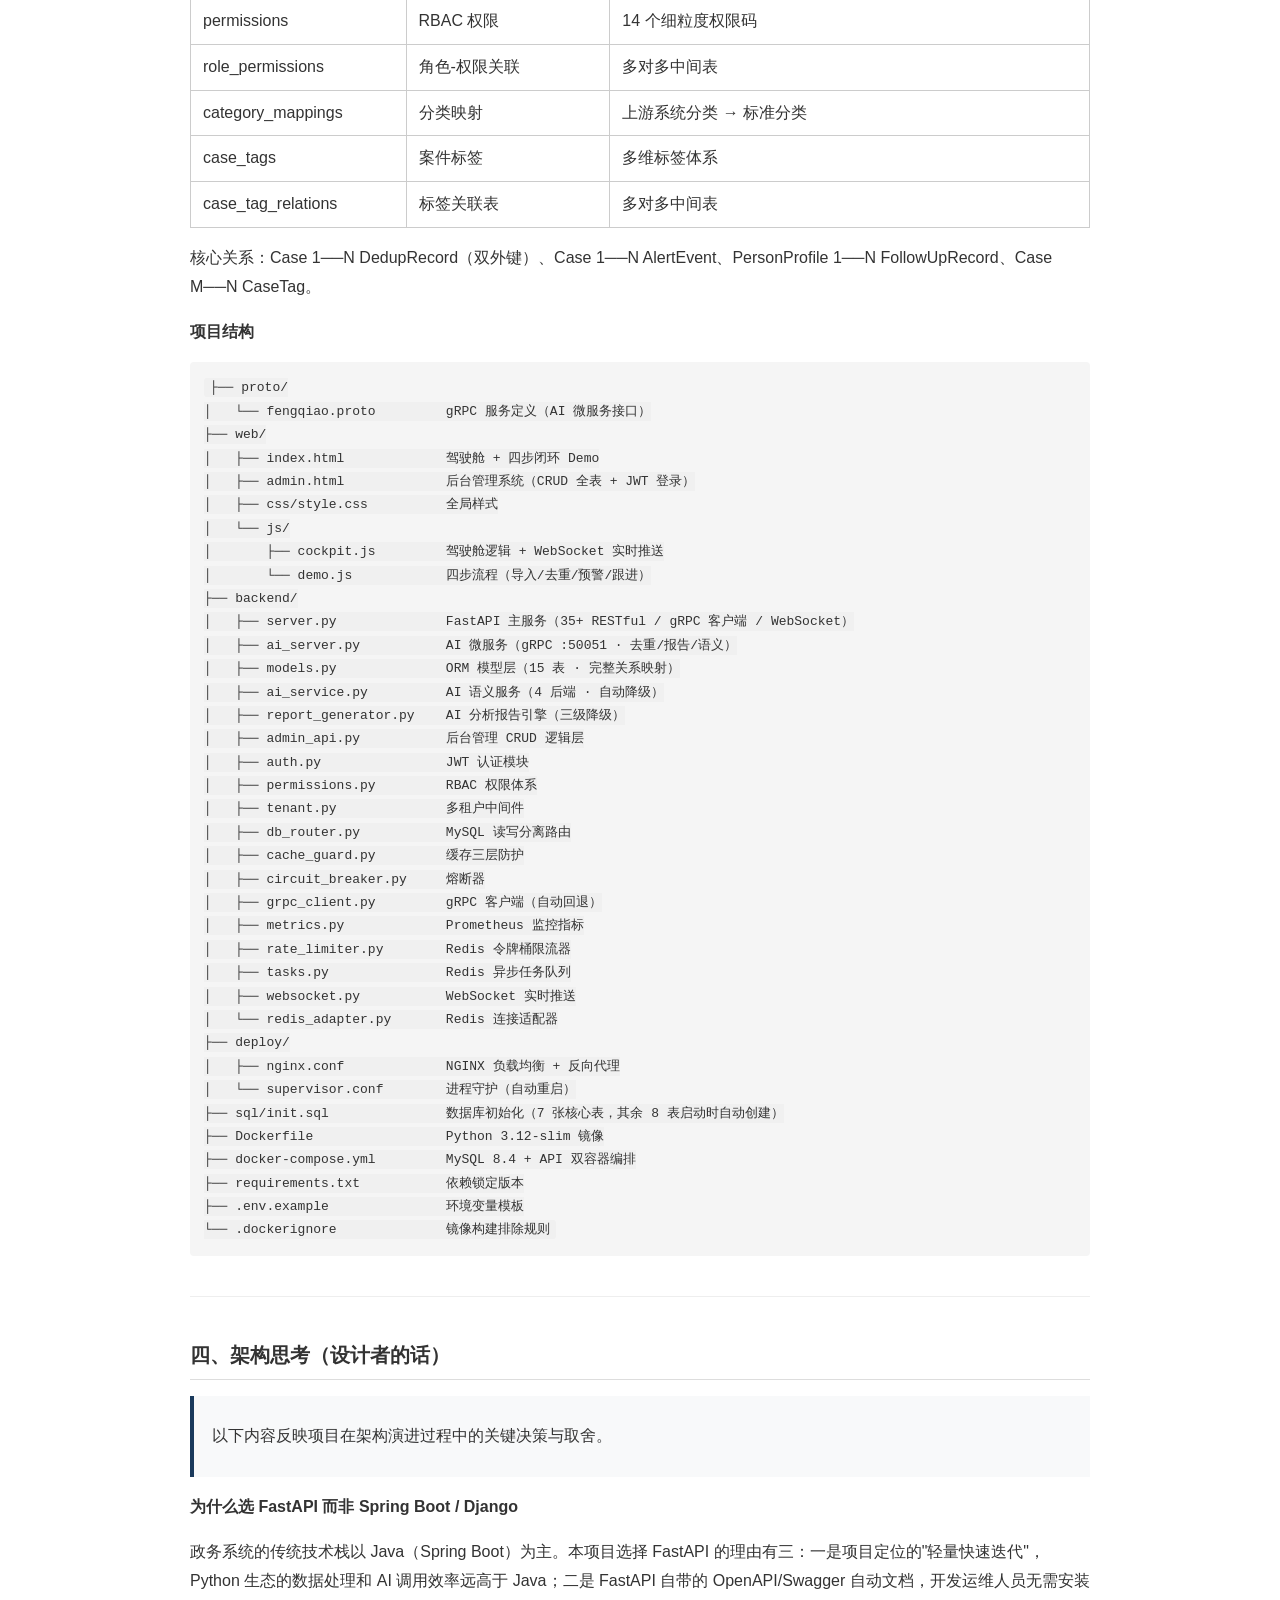
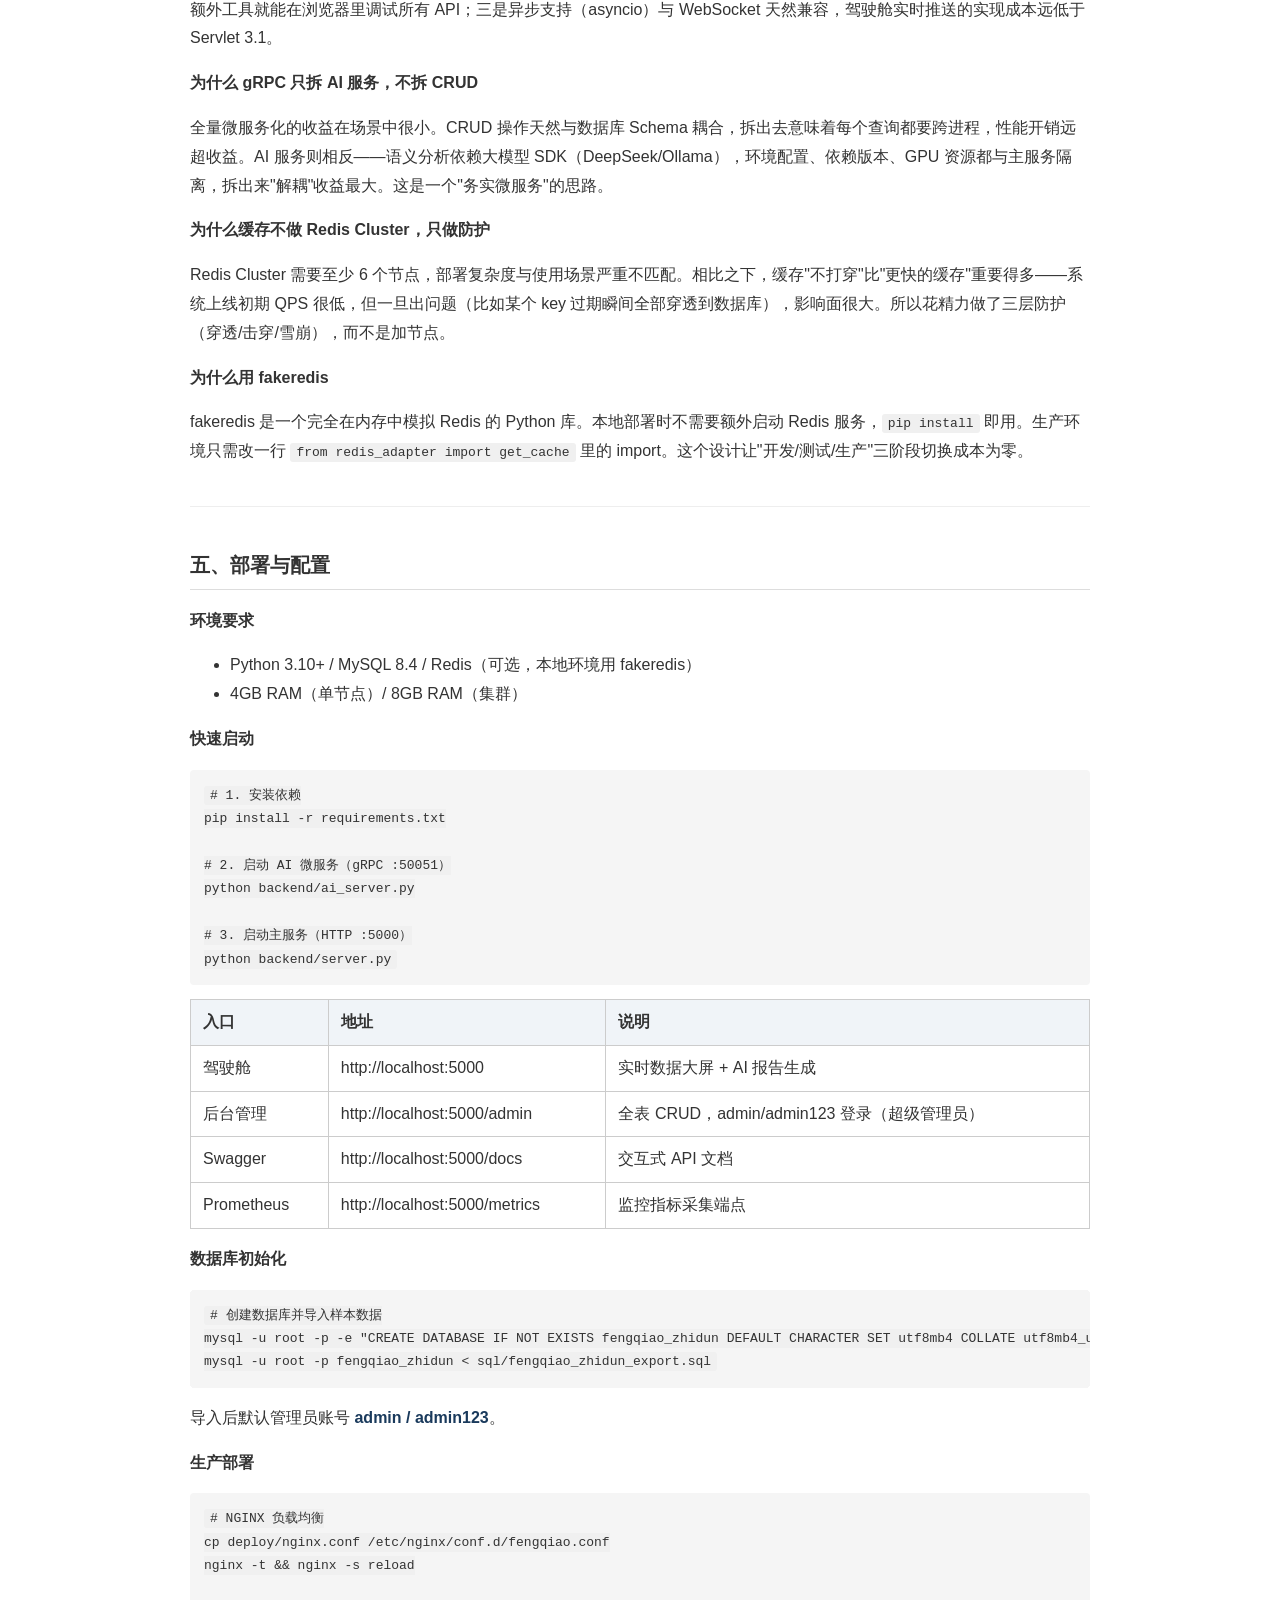
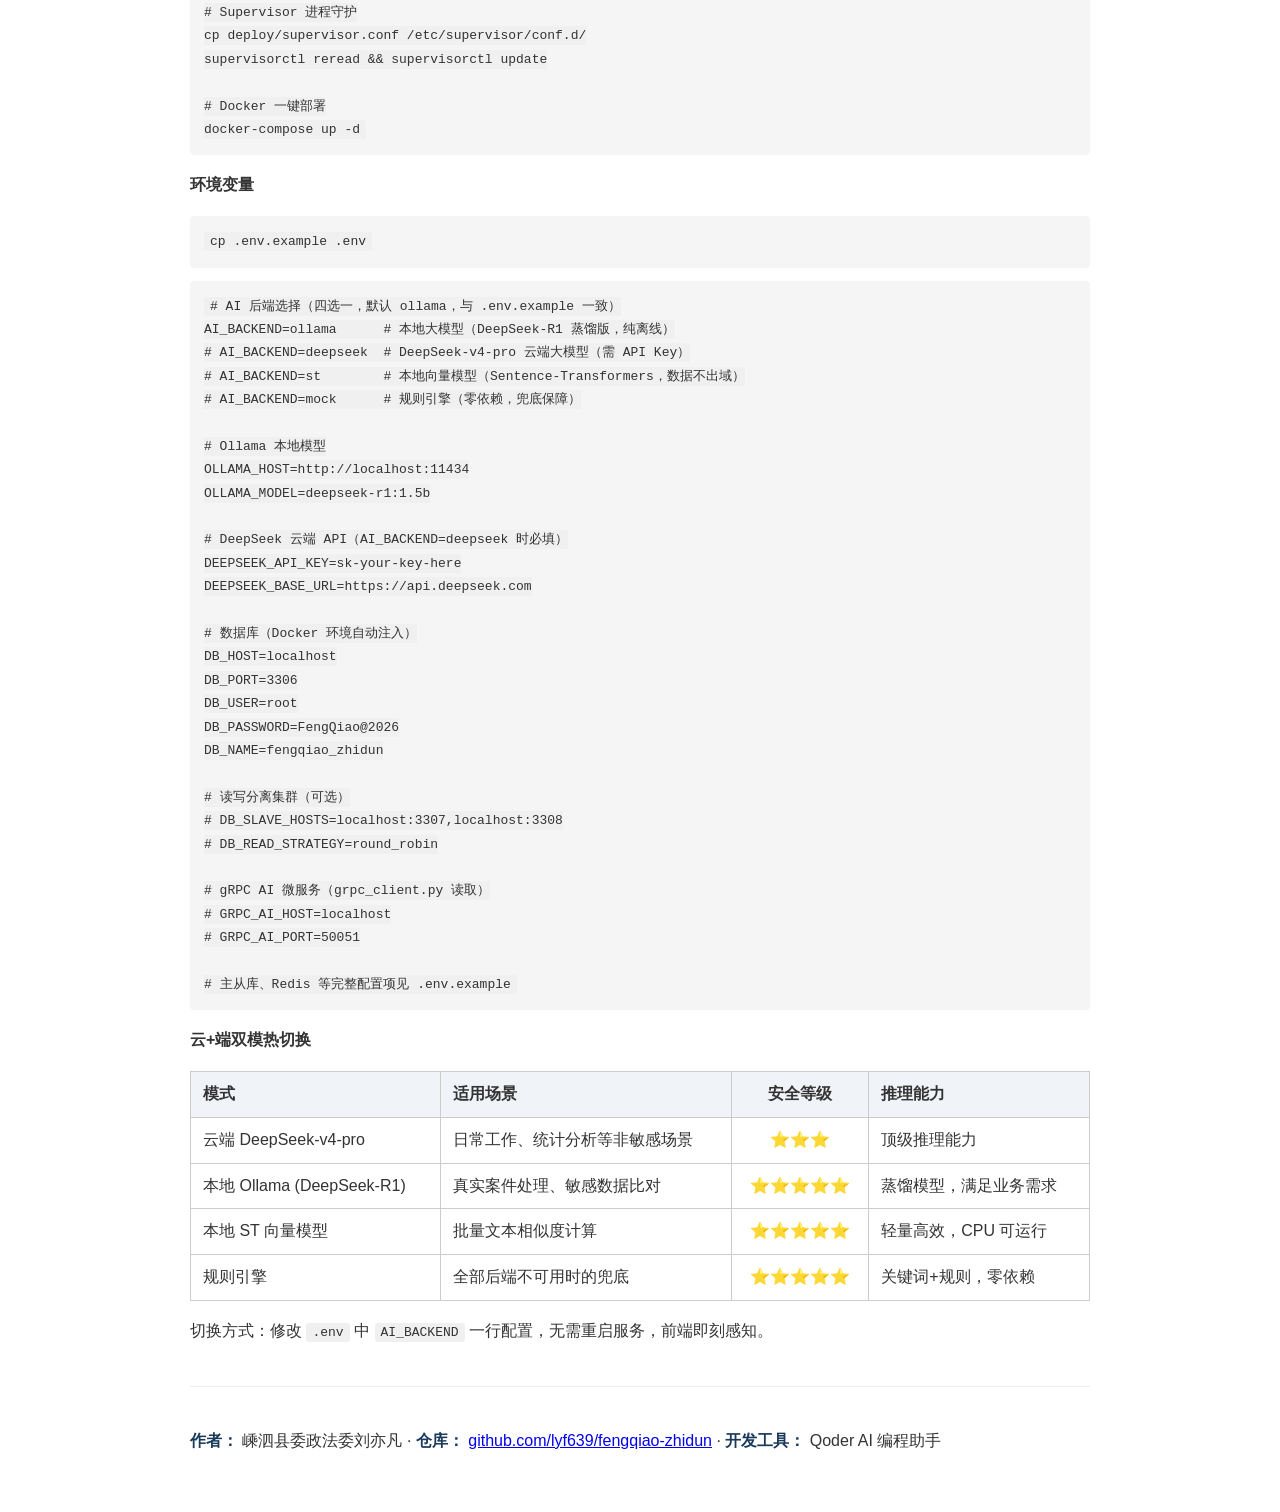
==== commit be47d18f: "feat: 优化驾驶舱主页布局、修复去重性能与预警图表、精简演示流程 - 主页改造为单屏指挥舱（紧凑指挥带+双栏网格），一屏放下无需滚动 - 修复预警柱状图：清理 ???/洋泗县 脏数据，乡镇按固定顺" ====
--- a/项目介绍.html
+++ b/项目介绍.html
@@ -1,4 +1,26 @@
-<!DOCTYPE html><html lang="zh-CN"><head><meta charset="utf-8"><style>body{font-family:"Microsoft YaHei",sans-serif;max-width:900px;margin:0 auto;padding:40px;color:#333;line-height:1.8}h1{text-align:center;font-size:26px;border-bottom:2px solid #1a3a5c;padding-bottom:10px}h2{font-size:20px;border-bottom:1px solid #ddd;padding-bottom:6px;margin-top:36px}h3{font-size:16px}table{border-collapse:collapse;width:100%;margin:14px 0}th,td{border:1px solid #ccc;padding:8px 12px;text-align:left}th{background:#f0f4f8}pre{background:#f5f5f5;padding:14px;border-radius:4px;overflow-x:auto;font-size:13px}code{background:#f0f0f0;padding:2px 6px;border-radius:3px}blockquote{border-left:4px solid #1a3a5c;margin:14px 0;padding:10px 18px;background:#f8f9fa}hr{border:none;border-top:1px solid #eee;margin:40px 0}strong{color:#1a3a5c}</style></head><body><h1 id="_1">枫桥智盾 · 基层矛盾纠纷智能预警与化解平台</h1>
+<!DOCTYPE html>
+<html lang="zh-CN">
+<head>
+<meta charset="utf-8">
+<style>
+  body { font-family: "Microsoft YaHei", "SimSun", sans-serif; max-width: 900px; margin: 0 auto; padding: 40px; color: #333; line-height: 1.8; }
+  h1 { text-align: center; font-size: 26px; border-bottom: 2px solid #1a3a5c; padding-bottom: 10px; }
+  h2 { font-size: 20px; border-bottom: 1px solid #ddd; padding-bottom: 6px; margin-top: 36px; }
+  h3 { font-size: 16px; }
+  table { border-collapse: collapse; width: 100%; margin: 14px 0; }
+  th, td { border: 1px solid #ccc; padding: 8px 12px; text-align: left; }
+  th { background: #f0f4f8; }
+  pre { background: #f5f5f5; padding: 14px; border-radius: 4px; overflow-x: auto; font-size: 13px; }
+  code { background: #f0f0f0; padding: 2px 6px; border-radius: 3px; font-size: 13px; }
+  blockquote { border-left: 4px solid #1a3a5c; margin: 14px 0; padding: 10px 18px; background: #f8f9fa; }
+  hr { border: none; border-top: 1px solid #eee; margin: 40px 0; }
+  strong { color: #1a3a5c; }
+  img { max-width: 100%; }
+  .page-break { page-break-after: always; }
+</style>
+</head>
+<body>
+<h1 id="_1">枫桥智盾 · 基层矛盾纠纷智能预警与化解平台</h1>
 <blockquote>
 <p>一体化社会治理智能平台，践行新时代"枫桥经验"，以国产大模型与智能体技术赋能基层矛盾纠纷全周期管理。</p>
 </blockquote>
@@ -37,7 +59,7 @@
 </tr>
 <tr>
 <td>📊 可观测</td>
-<td>Prometheus /metrics 端点 · 9 类业务+HTTP+系统指标 · Grafana 就绪</td>
+<td>Prometheus /metrics 端点 · 11 个业务+HTTP+系统指标 · 可接入 Grafana</td>
 </tr>
 </tbody>
 </table>
@@ -143,7 +165,15 @@
 <li>分类映射规则引擎——不同上游系统对同类纠纷的叫法各异（如 12345 热线称"邻里矛盾"、公安接警称"打架斗殴"），系统通过 category_mappings 表自动统一映射为标准分类</li>
 <li>重复 case_code 自动跳过，批次号追溯每次导入</li>
 </ul>
-<h3 id="ai">智能去重（四维加权 + AI 语义）</h3>
+<h3 id="ai">AI 文字解析录入</h3>
+<p>除 Excel 批量导入外，支持直接输入一段自然语言描述的案件文本，AI 自动识别并提取结构化字段。任意格式的自由文本（语音转文字、聊天记录、工作简报等）均可输入，AI 提取当事人、纠纷类型、乡镇、金额、难度、摘要后以表格预览展示，人工确认一键入库。</p>
+<ul>
+<li>三级降级：DeepSeek-v4-pro（置信度 0.9）→ Ollama 本地模型（0.7）→ 正则规则兜底（0.4）</li>
+<li>与去重/报告共享同一套 <code>AI_BACKEND</code> 环境变量，无需额外配置</li>
+<li>解析结果展示引擎名 + 置信度，全程可追溯</li>
+<li>量化效果：从手动填写 18 个字段约 2 分钟 → 贴入文字 5 秒确认</li>
+</ul>
+<h3 id="ai_1">智能去重（四维加权 + AI 语义）</h3>
 <p>电话、地址、语义、姓名四维加权评分模型——每维均基于实际字段比对动态计算，拒绝硬编码满分。</p>
 <table>
 <thead>
@@ -185,7 +215,7 @@
 <li><strong>🟡 黄色预警</strong>：难度级别非"简单纠纷"或跨 2 个渠道关联，当日提醒</li>
 </ul>
 <p>预警事件独立记录，含触发规则、关联渠道、推送状态，WebSocket 实时推送到驾驶舱弹窗。</p>
-<h3 id="ai_1">AI 智能分析报告</h3>
+<h3 id="ai_2">AI 智能分析报告</h3>
 <p>自动聚合指定时间段内的全量案件数据，调用 AI 大模型生成三段式结构化分析报告：</p>
 <ul>
 <li>支持月度、季度、年度三种时间维度</li>
@@ -217,7 +247,7 @@
 │  安全网关层    JWT auth, CORS, TokenBucket     │
 ├─────────────────────────────────────────────────┤
 │  服务网关层    FastAPI, Pydantic, Swagger      │
-│              29+ RESTful endpoints             │
+│              35+ RESTful endpoints             │
 ├─────────────────────────────────────────────────┤
 │  业务逻辑层    SQLAlchemy 2.0, 15 tables       │
 │              FK constraints, M-N relations     │
@@ -303,7 +333,7 @@
 <p><strong>MySQL 读写分离集群</strong>：<code>db_router.py</code> 实现主从连接路由，Master 处理所有写入，Slave(s) 轮询负载均衡处理查询。从库不可用时自动回退主库。</p>
 </li>
 <li>
-<p><strong>Prometheus 监控 + 令牌桶限流</strong>：<code>GET /metrics</code> 暴露 9 类业务 + HTTP + 系统指标。<code>rate_limiter.py</code> 预置 strict/normal/import/ai 四档策略，超限返回 429 + Retry-After。</p>
+<p><strong>Prometheus 监控 + 令牌桶限流</strong>：<code>GET /metrics</code> 暴露 11 个业务 + HTTP + 系统指标。<code>rate_limiter.py</code> 预置 strict/normal/import/ai 四档策略，超限返回 429 + Retry-After。</p>
 </li>
 <li>
 <p><strong>熔断器</strong>：<code>circuit_breaker.py</code> 实现 CLOSED → OPEN → HALF_OPEN 三态自动切换。gRPC 连续失败 3 次触发熔断 60s，半开试探成功后恢复。</p>
@@ -349,7 +379,7 @@
 </table>
 <p>14 个权限码覆盖 6 大资源：<code>cases:read|write|delete</code>、<code>persons:read|write|delete</code>、<code>alerts:read|manage</code>、<code>dedup:read|manage</code>、<code>audit:read</code>、<code>report:generate</code>、<code>admin:access</code>、<code>users:manage</code>。</p>
 <p><strong>多租户数据隔离</strong>：乡镇（街道）级多租户架构，<code>tenants</code> 表 + <code>cases</code>/<code>persons</code>/<code>users</code> 三表 <code>tenant_id</code> 外键。JWT Token 内嵌租户上下文，SQLAlchemy Query 自动追加 <code>WHERE tenant_id = ?</code> 过滤。超级管理员（<code>tenant_id=NULL</code>）可跨租户查看全部数据。</p>
-<p><strong>合规审计</strong>：<code>audit_logs</code> 表 JSON 格式全链路操作记录 + 30+ 次原子化 Git 提交 + AI 提示词版本化管理。</p>
+<p><strong>合规审计</strong>：<code>audit_logs</code> 表 JSON 格式全链路操作记录 + 88 次原子化 Git 提交 + AI 提示词版本化管理。</p>
 <h3 id="_17">容灾与高可用</h3>
 <pre><code>         ┌──────────┬──────────┬──────────┐
          │  NGINX   │  NGINX   │  NGINX   │  (健康检查剔除)
@@ -515,7 +545,7 @@
 │       ├── cockpit.js         驾驶舱逻辑 + WebSocket 实时推送
 │       └── demo.js            四步流程（导入/去重/预警/跟进）
 ├── backend/
-│   ├── server.py              FastAPI 主服务（29+ RESTful / gRPC 客户端 / WebSocket）
+│   ├── server.py              FastAPI 主服务（35+ RESTful / gRPC 客户端 / WebSocket）
 │   ├── ai_server.py           AI 微服务（gRPC :50051 · 去重/报告/语义）
 │   ├── models.py              ORM 模型层（15 表 · 完整关系映射）
 │   ├── ai_service.py          AI 语义服务（4 后端 · 自动降级）
@@ -536,7 +566,7 @@
 ├── deploy/
 │   ├── nginx.conf             NGINX 负载均衡 + 反向代理
 │   └── supervisor.conf        进程守护（自动重启）
-├── sql/init.sql               数据库初始化（15 表 · 外键 · 索引）
+├── sql/init.sql               数据库初始化（7 张核心表，其余 8 表启动时自动创建）
 ├── Dockerfile                 Python 3.12-slim 镜像
 ├── docker-compose.yml         MySQL 8.4 + API 双容器编排
 ├── requirements.txt           依赖锁定版本
@@ -625,16 +655,21 @@
 <h3 id="_26">环境变量</h3>
 <pre><code class="language-bash">cp .env.example .env
 </code></pre>
-<pre><code class="language-ini"># AI 后端选择（四选一）
-AI_BACKEND=deepseek     # DeepSeek-v4-pro 云端大模型
-AI_BACKEND=st           # 本地向量模型（Sentence-Transformers）
-AI_BACKEND=ollama       # 本地大模型（DeepSeek-R1 蒸馏版，纯离线）
-AI_BACKEND=mock         # 规则引擎（零依赖，兜底保障）
+<pre><code class="language-ini"># AI 后端选择（四选一，默认 ollama，与 .env.example 一致）
+AI_BACKEND=ollama      # 本地大模型（DeepSeek-R1 蒸馏版，纯离线）
+# AI_BACKEND=deepseek  # DeepSeek-v4-pro 云端大模型（需 API Key）
+# AI_BACKEND=st        # 本地向量模型（Sentence-Transformers，数据不出域）
+# AI_BACKEND=mock      # 规则引擎（零依赖，兜底保障）
+
+# Ollama 本地模型
+OLLAMA_HOST=http://localhost:11434
+OLLAMA_MODEL=deepseek-r1:1.5b
 
 # DeepSeek 云端 API（AI_BACKEND=deepseek 时必填）
 DEEPSEEK_API_KEY=sk-your-key-here
-
-# 数据库
+DEEPSEEK_BASE_URL=https://api.deepseek.com
+
+# 数据库（Docker 环境自动注入）
 DB_HOST=localhost
 DB_PORT=3306
 DB_USER=root
@@ -645,9 +680,11 @@
 # DB_SLAVE_HOSTS=localhost:3307,localhost:3308
 # DB_READ_STRATEGY=round_robin
 
-# gRPC AI 微服务
+# gRPC AI 微服务（grpc_client.py 读取）
 # GRPC_AI_HOST=localhost
 # GRPC_AI_PORT=50051
+
+# 主从库、Redis 等完整配置项见 .env.example
 </code></pre>
 <h3 id="_27">云+端双模热切换</h3>
 <table>
@@ -664,7 +701,7 @@
 <td>云端 DeepSeek-v4-pro</td>
 <td>日常工作、统计分析等非敏感场景</td>
 <td style="text-align: center;">⭐⭐⭐</td>
-<td>671B 参数，顶级推理</td>
+<td>顶级推理能力</td>
 </tr>
 <tr>
 <td>本地 Ollama (DeepSeek-R1)</td>
@@ -688,4 +725,6 @@
 </table>
 <p>切换方式：修改 <code>.env</code> 中 <code>AI_BACKEND</code> 一行配置，无需重启服务，前端即刻感知。</p>
 <hr />
-<p><strong>作者：</strong> 嵊泗县委政法委刘亦凡 · <strong>仓库：</strong> <a href="https://github.com/lyf639/fengqiao-zhidun">github.com/lyf639/fengqiao-zhidun</a> · <strong>开发工具：</strong> Qoder AI 编程助手</p></body></html>+<p><strong>作者：</strong> 嵊泗县委政法委刘亦凡 · <strong>仓库：</strong> <a href="https://github.com/lyf639/fengqiao-zhidun">github.com/lyf639/fengqiao-zhidun</a> · <strong>开发工具：</strong> Qoder AI 编程助手</p>
+</body>
+</html>
